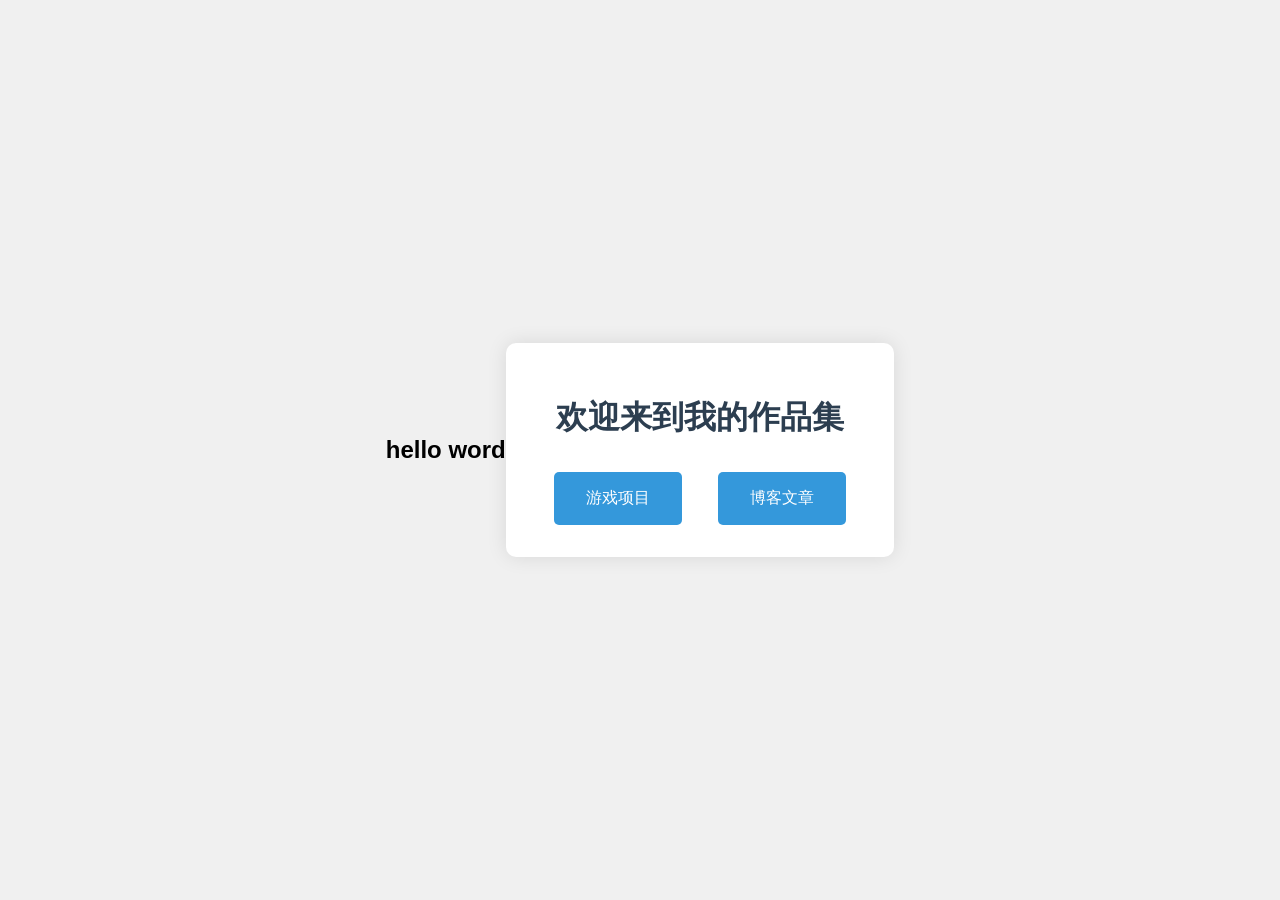
==== index.html @ 4578d1e4 "更新 index.html" ====
<!DOCTYPE html>
<h2>hello word</h2>
<html lang="zh-CN">
<head>
    <meta charset="UTF-8">
    <meta name="viewport" content="width=device-width, initial-scale=1.0">
    <title>测试</title>
    <style>
        body {
            font-family: Arial, sans-serif;
            margin: 0;
            padding: 0;
            background-color: #f0f0f0;
            display: flex;
            justify-content: center;
            align-items: center;
            min-height: 100vh;
        }
        .container {
            text-align: center;
            padding: 2rem;
            background: white;
            border-radius: 10px;
            box-shadow: 0 0 20px rgba(0, 0, 0, 0.1);
        }
        h1 {
            color: #2c3e50;
        }
        .nav-links {
            margin-top: 2rem;
        }
        .nav-link {
            display: inline-block;
            margin: 0 1rem;
            padding: 1rem 2rem;
            background-color: #3498db;
            color: white;
            text-decoration: none;
            border-radius: 5px;
            transition: all 0.3s ease;
        }
        .nav-link:hover {
            background-color: #2980b9;
        }
    </style>
</head>
<body>
    <div class="container">
        <h1>欢迎来到我的作品集</h1>
        <div class="nav-links">
            <a href="game/" class="nav-link">游戏项目</a>
            <a href="blog/" class="nav-link">博客文章</a>
        </div>
    </div>
</body>
</html>
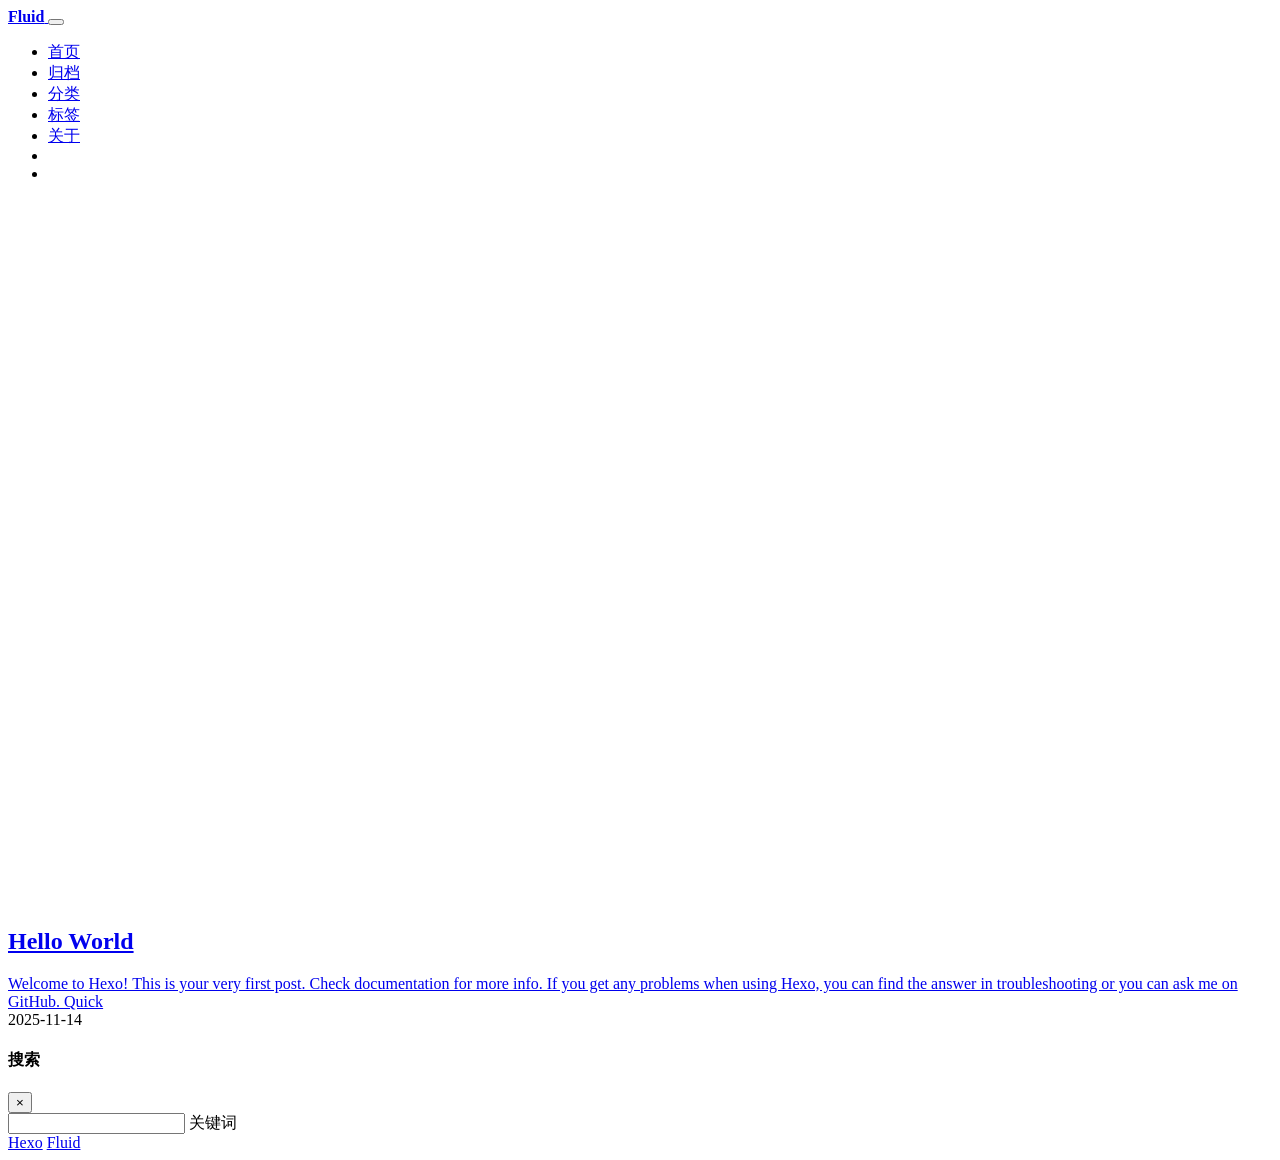
==== commit 250e9b1a: "Site updated: 2025-11-14 19:58:38" ====
--- a/index.html
+++ b/index.html
@@ -1,56 +1,376 @@
+
+
 <!DOCTYPE html>
-<h2>hello word</h2>
-<html lang="zh-CN">
+<html lang="zh-CN" data-default-color-scheme=auto>
+
+
+
 <head>
-    <meta charset="UTF-8">
-    <meta name="viewport" content="width=device-width, initial-scale=1.0">
-    <title>测试</title>
-    <style>
-        body {
-            font-family: Arial, sans-serif;
-            margin: 0;
-            padding: 0;
-            background-color: #f0f0f0;
-            display: flex;
-            justify-content: center;
-            align-items: center;
-            min-height: 100vh;
-        }
-        .container {
-            text-align: center;
-            padding: 2rem;
-            background: white;
-            border-radius: 10px;
-            box-shadow: 0 0 20px rgba(0, 0, 0, 0.1);
-        }
-        h1 {
-            color: #2c3e50;
-        }
-        .nav-links {
-            margin-top: 2rem;
-        }
-        .nav-link {
-            display: inline-block;
-            margin: 0 1rem;
-            padding: 1rem 2rem;
-            background-color: #3498db;
-            color: white;
-            text-decoration: none;
-            border-radius: 5px;
-            transition: all 0.3s ease;
-        }
-        .nav-link:hover {
-            background-color: #2980b9;
-        }
-    </style>
-</head>
+  <meta charset="UTF-8">
+
+  <link rel="apple-touch-icon" sizes="76x76" href="/img/fluid.png">
+  <link rel="icon" href="/img/fluid.png">
+  
+
+  <meta name="viewport" content="width=device-width, initial-scale=1.0, maximum-scale=5.0, shrink-to-fit=no">
+  <meta http-equiv="x-ua-compatible" content="ie=edge">
+  
+  <meta name="theme-color" content="#2f4154">
+  <meta name="author" content="John Doe">
+  <meta name="keywords" content="">
+  
+    <meta property="og:type" content="website">
+<meta property="og:title" content="Hexo">
+<meta property="og:url" content="http://example.com/index.html">
+<meta property="og:site_name" content="Hexo">
+<meta property="og:locale" content="zh_CN">
+<meta property="article:author" content="John Doe">
+<meta name="twitter:card" content="summary_large_image">
+  
+  
+  
+  <title>Hexo</title>
+
+  <link  rel="stylesheet" href="https://lib.baomitu.com/twitter-bootstrap/4.6.1/css/bootstrap.min.css" />
+
+
+
+
+
+<!-- 主题依赖的图标库，不要自行修改 -->
+<!-- Do not modify the link that theme dependent icons -->
+
+<link rel="stylesheet" href="//at.alicdn.com/t/c/font_1749284_5i9bdhy70f8.css">
+
+
+
+<link rel="stylesheet" href="//at.alicdn.com/t/c/font_1736178_k526ubmyhba.css">
+
+
+<link  rel="stylesheet" href="/css/main.css" />
+
+
+  <link id="highlight-css" rel="stylesheet" href="/css/highlight.css" />
+  
+    <link id="highlight-css-dark" rel="stylesheet" href="/css/highlight-dark.css" />
+  
+
+
+
+
+  <script id="fluid-configs">
+    var Fluid = window.Fluid || {};
+    Fluid.ctx = Object.assign({}, Fluid.ctx)
+    var CONFIG = {"hostname":"example.com","root":"/","version":"1.9.8","typing":{"enable":true,"typeSpeed":70,"cursorChar":"_","loop":false,"scope":[]},"anchorjs":{"enable":true,"element":"h1,h2,h3,h4,h5,h6","placement":"left","visible":"hover","icon":""},"progressbar":{"enable":true,"height_px":3,"color":"#29d","options":{"showSpinner":false,"trickleSpeed":100}},"code_language":{"enable":true,"default":"TEXT"},"copy_btn":true,"image_caption":{"enable":true},"image_zoom":{"enable":true,"img_url_replace":["",""]},"toc":{"enable":true,"placement":"right","headingSelector":"h1,h2,h3,h4,h5,h6","collapseDepth":0},"lazyload":{"enable":true,"loading_img":"/img/loading.gif","onlypost":false,"offset_factor":2},"web_analytics":{"enable":false,"follow_dnt":true,"baidu":null,"google":{"measurement_id":null},"tencent":{"sid":null,"cid":null},"leancloud":{"app_id":null,"app_key":null,"server_url":null,"path":"window.location.pathname","ignore_local":false},"umami":{"src":null,"website_id":null,"domains":null,"start_time":"2024-01-01T00:00:00.000Z","token":null,"api_server":null}},"search_path":"/local-search.xml","include_content_in_search":true};
+
+    if (CONFIG.web_analytics.follow_dnt) {
+      var dntVal = navigator.doNotTrack || window.doNotTrack || navigator.msDoNotTrack;
+      Fluid.ctx.dnt = dntVal && (dntVal.startsWith('1') || dntVal.startsWith('yes') || dntVal.startsWith('on'));
+    }
+  </script>
+  <script  src="/js/utils.js" ></script>
+  <script  src="/js/color-schema.js" ></script>
+  
+
+
+  
+<meta name="generator" content="Hexo 7.3.0"></head>
+
+
 <body>
-    <div class="container">
-        <h1>欢迎来到我的作品集</h1>
-        <div class="nav-links">
-            <a href="game/" class="nav-link">游戏项目</a>
-            <a href="blog/" class="nav-link">博客文章</a>
-        </div>
+  
+
+  <header>
+    
+
+<div class="header-inner" style="height: 100vh;">
+  <nav id="navbar" class="navbar fixed-top  navbar-expand-lg navbar-dark scrolling-navbar">
+  <div class="container">
+    <a class="navbar-brand" href="/">
+      <strong>Fluid</strong>
+    </a>
+
+    <button id="navbar-toggler-btn" class="navbar-toggler" type="button" data-toggle="collapse"
+            data-target="#navbarSupportedContent"
+            aria-controls="navbarSupportedContent" aria-expanded="false" aria-label="Toggle navigation">
+      <div class="animated-icon"><span></span><span></span><span></span></div>
+    </button>
+
+    <!-- Collapsible content -->
+    <div class="collapse navbar-collapse" id="navbarSupportedContent">
+      <ul class="navbar-nav ml-auto text-center">
+        
+          
+          
+          
+          
+            <li class="nav-item">
+              <a class="nav-link" href="/" target="_self">
+                <i class="iconfont icon-home-fill"></i>
+                <span>首页</span>
+              </a>
+            </li>
+          
+        
+          
+          
+          
+          
+            <li class="nav-item">
+              <a class="nav-link" href="/archives/" target="_self">
+                <i class="iconfont icon-archive-fill"></i>
+                <span>归档</span>
+              </a>
+            </li>
+          
+        
+          
+          
+          
+          
+            <li class="nav-item">
+              <a class="nav-link" href="/categories/" target="_self">
+                <i class="iconfont icon-category-fill"></i>
+                <span>分类</span>
+              </a>
+            </li>
+          
+        
+          
+          
+          
+          
+            <li class="nav-item">
+              <a class="nav-link" href="/tags/" target="_self">
+                <i class="iconfont icon-tags-fill"></i>
+                <span>标签</span>
+              </a>
+            </li>
+          
+        
+          
+          
+          
+          
+            <li class="nav-item">
+              <a class="nav-link" href="/about/" target="_self">
+                <i class="iconfont icon-user-fill"></i>
+                <span>关于</span>
+              </a>
+            </li>
+          
+        
+        
+          <li class="nav-item" id="search-btn">
+            <a class="nav-link" target="_self" href="javascript:;" data-toggle="modal" data-target="#modalSearch" aria-label="Search">
+              <i class="iconfont icon-search"></i>
+            </a>
+          </li>
+          
+        
+        
+          <li class="nav-item" id="color-toggle-btn">
+            <a class="nav-link" target="_self" href="javascript:;" aria-label="Color Toggle">
+              <i class="iconfont icon-dark" id="color-toggle-icon"></i>
+            </a>
+          </li>
+        
+      </ul>
     </div>
+  </div>
+</nav>
+
+  
+
+<div id="banner" class="banner" parallax=true
+     style="background: url('/img/default.png') no-repeat center center; background-size: cover;">
+  <div class="full-bg-img">
+    <div class="mask flex-center" style="background-color: rgba(0, 0, 0, 0.3)">
+      <div class="banner-text text-center fade-in-up">
+        <div class="h2">
+          
+            <span id="subtitle" data-typed-text="An elegant Material-Design theme for Hexo"></span>
+          
+        </div>
+
+        
+      </div>
+
+      
+        <div class="scroll-down-bar">
+          <i class="iconfont icon-arrowdown"></i>
+        </div>
+      
+    </div>
+  </div>
+</div>
+
+</div>
+
+  </header>
+
+  <main>
+    
+      <div class="container nopadding-x-md">
+        <div id="board"
+          style="margin-top: 0">
+          
+          <div class="container">
+            <div class="row">
+              <div class="col-12 col-md-10 m-auto">
+                
+
+
+  <div class="row mx-auto index-card">
+    
+    
+    <article class="col-12 col-md-12 mx-auto index-info">
+      <h2 class="index-header">
+        
+        <a href="/2025/11/14/hello-world/" target="_self">
+          Hello World
+        </a>
+      </h2>
+
+      
+      <a class="index-excerpt index-excerpt__noimg" href="/2025/11/14/hello-world/" target="_self">
+        <div>
+          Welcome to Hexo! This is your very first post. Check documentation for more info. If you get any problems when using Hexo, you can find the answer in troubleshooting or you can ask me on GitHub. Quick
+        </div>
+      </a>
+
+      <div class="index-btm post-metas">
+        
+          <div class="post-meta mr-3">
+            <i class="iconfont icon-date"></i>
+            <time datetime="2025-11-14 19:41" pubdate>
+              2025-11-14
+            </time>
+          </div>
+        
+        
+        
+      </div>
+    </article>
+  </div>
+
+
+
+
+
+              </div>
+            </div>
+          </div>
+        </div>
+      </div>
+    
+
+    
+      <a id="scroll-top-button" aria-label="TOP" href="#" role="button">
+        <i class="iconfont icon-arrowup" aria-hidden="true"></i>
+      </a>
+    
+
+    
+      <div class="modal fade" id="modalSearch" tabindex="-1" role="dialog" aria-labelledby="ModalLabel"
+     aria-hidden="true">
+  <div class="modal-dialog modal-dialog-scrollable modal-lg" role="document">
+    <div class="modal-content">
+      <div class="modal-header text-center">
+        <h4 class="modal-title w-100 font-weight-bold">搜索</h4>
+        <button type="button" id="local-search-close" class="close" data-dismiss="modal" aria-label="Close">
+          <span aria-hidden="true">&times;</span>
+        </button>
+      </div>
+      <div class="modal-body mx-3">
+        <div class="md-form mb-5">
+          <input type="text" id="local-search-input" class="form-control validate">
+          <label data-error="x" data-success="v" for="local-search-input">关键词</label>
+        </div>
+        <div class="list-group" id="local-search-result"></div>
+      </div>
+    </div>
+  </div>
+</div>
+
+    
+
+    
+  </main>
+
+  <footer>
+    <div class="footer-inner">
+  
+    <div class="footer-content">
+       <a href="https://hexo.io" target="_blank" rel="nofollow noopener"><span>Hexo</span></a> <i class="iconfont icon-love"></i> <a href="https://github.com/fluid-dev/hexo-theme-fluid" target="_blank" rel="nofollow noopener"><span>Fluid</span></a> 
+    </div>
+  
+  
+  
+</div>
+
+  </footer>
+
+  <!-- Scripts -->
+  
+  <script  src="https://lib.baomitu.com/nprogress/0.2.0/nprogress.min.js" ></script>
+  <link  rel="stylesheet" href="https://lib.baomitu.com/nprogress/0.2.0/nprogress.min.css" />
+
+  <script>
+    NProgress.configure({"showSpinner":false,"trickleSpeed":100})
+    NProgress.start()
+    window.addEventListener('load', function() {
+      NProgress.done();
+    })
+  </script>
+
+
+<script  src="https://lib.baomitu.com/jquery/3.6.4/jquery.min.js" ></script>
+<script  src="https://lib.baomitu.com/twitter-bootstrap/4.6.1/js/bootstrap.min.js" ></script>
+<script  src="/js/events.js" ></script>
+<script  src="/js/plugins.js" ></script>
+
+
+  <script  src="https://lib.baomitu.com/typed.js/2.0.12/typed.min.js" ></script>
+  <script>
+    (function (window, document) {
+      var typing = Fluid.plugins.typing;
+      var subtitle = document.getElementById('subtitle');
+      if (!subtitle || !typing) {
+        return;
+      }
+      var text = subtitle.getAttribute('data-typed-text');
+      
+        typing(text);
+      
+    })(window, document);
+  </script>
+
+
+
+
+  
+    <script  src="/js/img-lazyload.js" ></script>
+  
+
+
+
+
+  <script  src="/js/local-search.js" ></script>
+
+
+
+
+
+<!-- 主题的启动项，将它保持在最底部 -->
+<!-- the boot of the theme, keep it at the bottom -->
+<script  src="/js/boot.js" ></script>
+
+
+  
+
+  <noscript>
+    <div class="noscript-warning">博客在允许 JavaScript 运行的环境下浏览效果更佳</div>
+  </noscript>
 </body>
-</html>+</html>
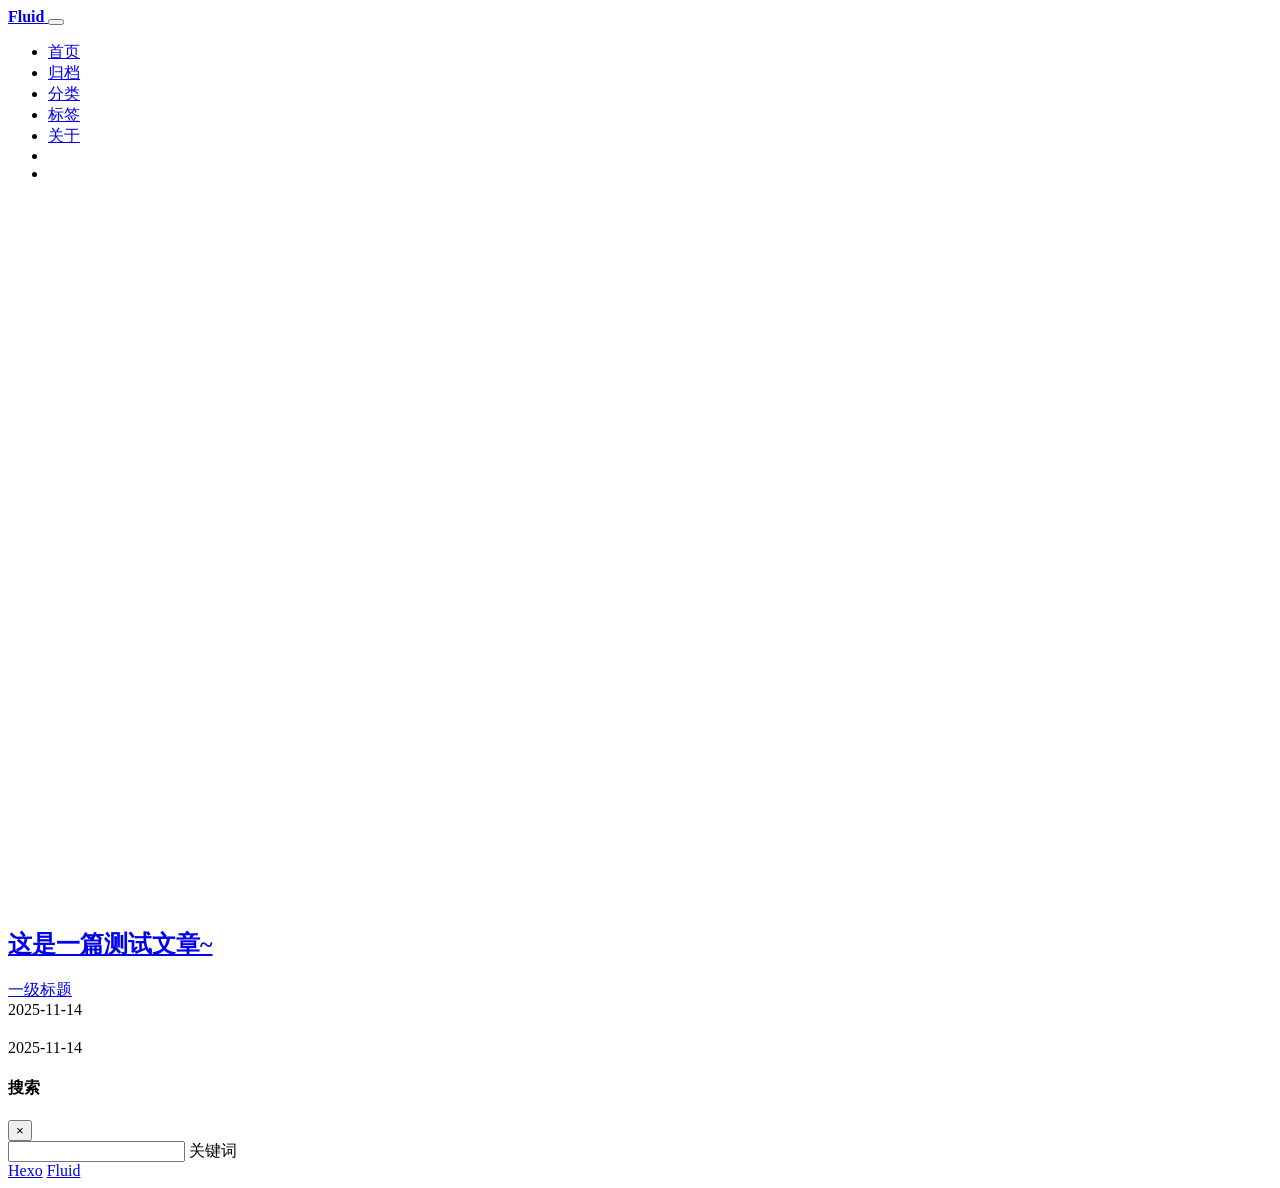
==== commit 299219f2: "Site updated: 2025-11-14 21:02:49" ====
--- a/index.html
+++ b/index.html
@@ -20,16 +20,16 @@
   <meta name="keywords" content="">
   
     <meta property="og:type" content="website">
-<meta property="og:title" content="Hexo">
+<meta property="og:title" content="myblog">
 <meta property="og:url" content="http://example.com/index.html">
-<meta property="og:site_name" content="Hexo">
+<meta property="og:site_name" content="myblog">
 <meta property="og:locale" content="zh_CN">
 <meta property="article:author" content="John Doe">
 <meta name="twitter:card" content="summary_large_image">
   
   
   
-  <title>Hexo</title>
+  <title>myblog</title>
 
   <link  rel="stylesheet" href="https://lib.baomitu.com/twitter-bootstrap/4.6.1/css/bootstrap.min.css" />
 
@@ -227,15 +227,48 @@
     <article class="col-12 col-md-12 mx-auto index-info">
       <h2 class="index-header">
         
-        <a href="/2025/11/14/hello-world/" target="_self">
-          Hello World
+        <a href="/2025/11/14/%E8%BF%99%E6%98%AF%E4%B8%80%E7%AF%87%E6%B5%8B%E8%AF%95%E6%96%87%E7%AB%A0/" target="_self">
+          这是一篇测试文章~
         </a>
       </h2>
 
       
+      <a class="index-excerpt index-excerpt__noimg" href="/2025/11/14/%E8%BF%99%E6%98%AF%E4%B8%80%E7%AF%87%E6%B5%8B%E8%AF%95%E6%96%87%E7%AB%A0/" target="_self">
+        <div>
+          一级标题
+        </div>
+      </a>
+
+      <div class="index-btm post-metas">
+        
+          <div class="post-meta mr-3">
+            <i class="iconfont icon-date"></i>
+            <time datetime="2025-11-14 20:58" pubdate>
+              2025-11-14
+            </time>
+          </div>
+        
+        
+        
+      </div>
+    </article>
+  </div>
+
+  <div class="row mx-auto index-card">
+    
+    
+    <article class="col-12 col-md-12 mx-auto index-info">
+      <h2 class="index-header">
+        
+        <a href="/2025/11/14/hello-world/" target="_self">
+          
+        </a>
+      </h2>
+
+      
       <a class="index-excerpt index-excerpt__noimg" href="/2025/11/14/hello-world/" target="_self">
         <div>
-          Welcome to Hexo! This is your very first post. Check documentation for more info. If you get any problems when using Hexo, you can find the answer in troubleshooting or you can ask me on GitHub. Quick
+          
         </div>
       </a>
 
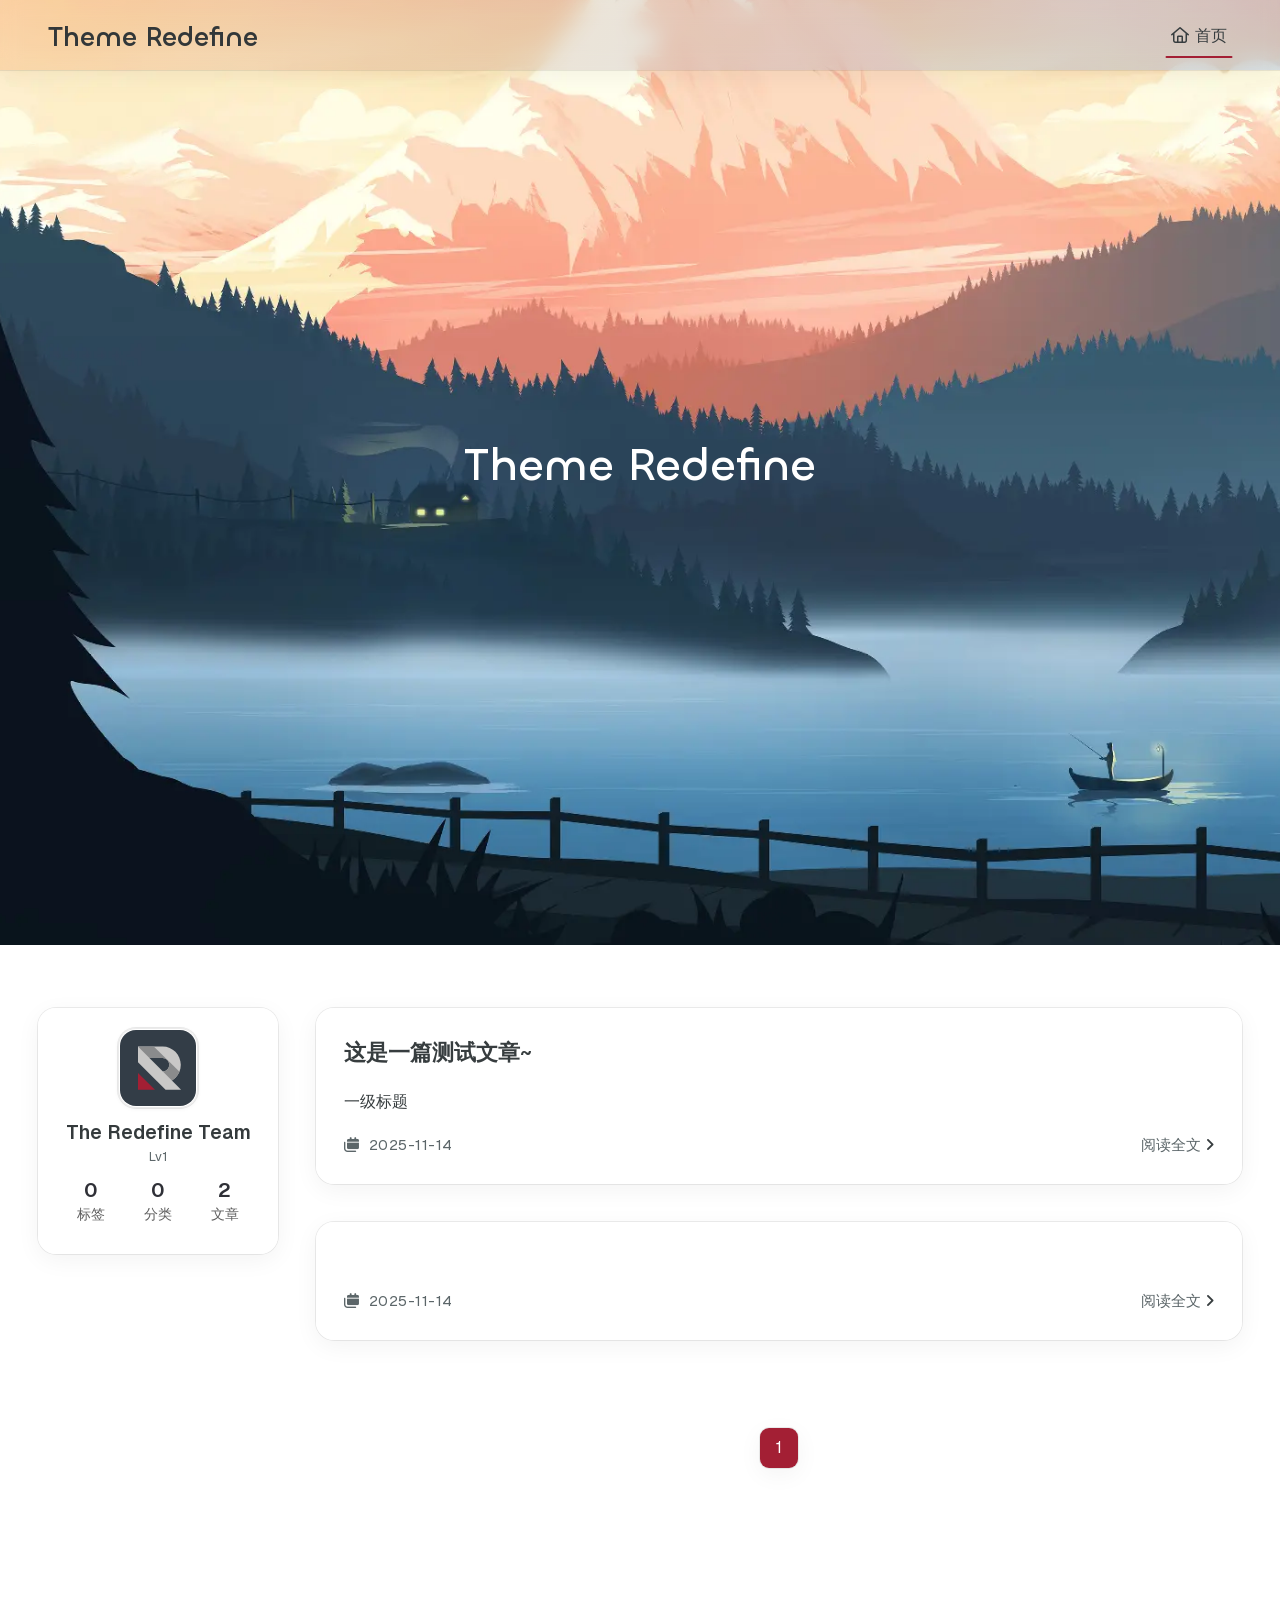
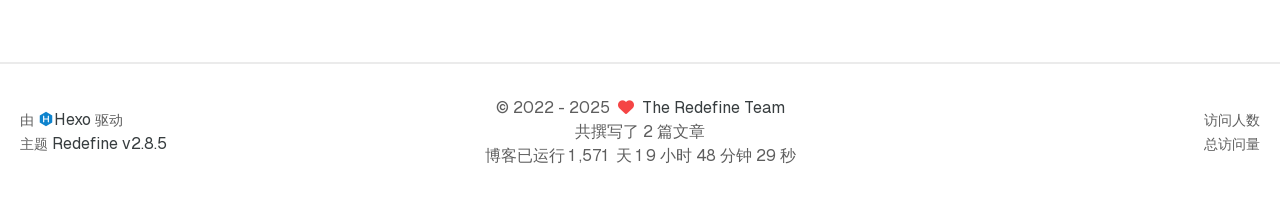
==== commit eecdfff0: "Site updated: 2025-11-15 14:31:35" ====
--- a/index.html
+++ b/index.html
@@ -1,409 +1,774 @@
-
-
 <!DOCTYPE html>
-<html lang="zh-CN" data-default-color-scheme=auto>
-
-
-
+<html lang="zh-CN">
 <head>
-  <meta charset="UTF-8">
-
-  <link rel="apple-touch-icon" sizes="76x76" href="/img/fluid.png">
-  <link rel="icon" href="/img/fluid.png">
-  
-
-  <meta name="viewport" content="width=device-width, initial-scale=1.0, maximum-scale=5.0, shrink-to-fit=no">
-  <meta http-equiv="x-ua-compatible" content="ie=edge">
-  
-  <meta name="theme-color" content="#2f4154">
-  <meta name="author" content="John Doe">
-  <meta name="keywords" content="">
-  
-    <meta property="og:type" content="website">
+    <meta charset="utf-8">
+    <meta name="viewport" content="width=device-width, initial-scale=1">
+    <meta name="keywords" content="Hexo Theme Redefine">
+    
+    <meta name="author" content="The Redefine Team">
+    
+    <!-- Completely eliminate flash of wrong theme -->
+    <script>
+        (function() {
+            const THEME_KEY = "REDEFINE-THEME-STATUS";
+            const DARK = "dark", LIGHT = "light";
+            
+            // Get preferred theme
+            function getTheme() {
+                try {
+                    const saved = localStorage.getItem(THEME_KEY);
+                    if (saved) {
+                        const { isDark } = JSON.parse(saved);
+                        return isDark ? DARK : LIGHT;
+                    }
+                } catch (e) {}
+                
+                return matchMedia("(prefers-color-scheme: dark)").matches ? DARK : LIGHT;
+            }
+            
+            // Apply theme to document
+            function applyTheme(theme) {
+                const isDark = theme === DARK;
+                const root = document.documentElement;
+                
+                // Set data attribute for CSS variables
+                root.setAttribute("data-theme", theme);
+                
+                // Set classes for compatibility
+                root.classList.add(theme);
+                root.classList.remove(isDark ? LIGHT : DARK);
+                root.style.colorScheme = theme;
+            }
+            
+            // Initial application
+            const theme = getTheme();
+            applyTheme(theme);
+            
+            // Listen for system preference changes
+            matchMedia("(prefers-color-scheme: dark)").addEventListener("change", ({ matches }) => {
+                // Only update if using system preference (no localStorage entry)
+                if (!localStorage.getItem(THEME_KEY)) {
+                    applyTheme(matches ? DARK : LIGHT);
+                }
+            });
+            
+            // Set body classes once DOM is ready
+            if (document.readyState !== "loading") {
+                document.body.classList.add(theme + "-mode");
+            } else {
+                document.addEventListener("DOMContentLoaded", () => {
+                    document.body.classList.add(theme + "-mode");
+                    document.body.classList.remove((theme === DARK ? LIGHT : DARK) + "-mode");
+                });
+            }
+        })();
+    </script>
+    
+    <!-- Critical CSS to prevent flash -->
+    <style>
+        :root[data-theme="dark"] {
+            --background-color: #202124;
+            --background-color-transparent: rgba(32, 33, 36, 0.6);
+            --second-background-color: #2d2e32;
+            --third-background-color: #34353a;
+            --third-background-color-transparent: rgba(32, 33, 36, 0.6);
+            --primary-color: #0066CC;
+            --first-text-color: #ffffff;
+            --second-text-color: #eeeeee;
+            --third-text-color: #bebec6;
+            --fourth-text-color: #999999;
+            --default-text-color: #bebec6;
+            --invert-text-color: #373D3F;
+            --border-color: rgba(255, 255, 255, 0.08);
+            --selection-color: #0066CC;
+            --shadow-color-1: rgba(255, 255, 255, 0.08);
+            --shadow-color-2: rgba(255, 255, 255, 0.05);
+        }
+        
+        :root[data-theme="light"] {
+            --background-color: #fff;
+            --background-color-transparent: rgba(255, 255, 255, 0.6);
+            --second-background-color: #f8f8f8;
+            --third-background-color: #f2f2f2;
+            --third-background-color-transparent: rgba(241, 241, 241, 0.6);
+            --primary-color: #0066CC;
+            --first-text-color: #16171a;
+            --second-text-color: #2f3037;
+            --third-text-color: #5e5e5e;
+            --fourth-text-color: #eeeeee;
+            --default-text-color: #373D3F;
+            --invert-text-color: #bebec6;
+            --border-color: rgba(0, 0, 0, 0.08);
+            --selection-color: #0066CC;
+            --shadow-color-1: rgba(0, 0, 0, 0.08);
+            --shadow-color-2: rgba(0, 0, 0, 0.05);
+        }
+        
+        body {
+            background-color: var(--background-color);
+            color: var(--default-text-color);
+        }
+        
+        /* Apply body classes as soon as DOM is ready */
+        :root[data-theme="dark"] body {
+            background-color: var(--background-color);
+            color: var(--default-text-color);
+        }
+    </style>
+    
+    <!-- preconnect -->
+    <link rel="preconnect" href="https://fonts.googleapis.com">
+    <link rel="preconnect" href="https://fonts.gstatic.com" crossorigin>
+
+    
+    <!--- Seo Part-->
+    
+    <link rel="canonical" href="http://example.com/"/>
+    <meta name="robots" content="index,follow">
+    <meta name="googlebot" content="index,follow">
+    <meta name="revisit-after" content="1 days">
+    
+    
+    
+        
+        <meta name="description" content="Hexo Theme Redefine, Redefine Your Hexo Journey.">
+<meta property="og:type" content="website">
 <meta property="og:title" content="myblog">
 <meta property="og:url" content="http://example.com/index.html">
 <meta property="og:site_name" content="myblog">
+<meta property="og:description" content="Hexo Theme Redefine, Redefine Your Hexo Journey.">
 <meta property="og:locale" content="zh_CN">
+<meta property="og:image" content="http://example.com/images/redefine-og.webp">
 <meta property="article:author" content="John Doe">
-<meta name="twitter:card" content="summary_large_image">
+<meta name="twitter:card" content="summary">
+<meta name="twitter:image" content="http://example.com/images/redefine-og.webp">
+    
+    
+    <!--- Icon Part-->
+    <link rel="icon" type="image/png" href="/images/redefine-favicon.svg" sizes="192x192">
+    <link rel="apple-touch-icon" sizes="180x180" href="/images/redefine-favicon.svg">
+    <meta name="theme-color" content="#A31F34">
+    <link rel="shortcut icon" href="/images/redefine-favicon.svg">
+    <!--- Page Info-->
+    
+    <title>
+        
+            Theme Redefine - Redefine Your Hexo Journey.
+        
+    </title>
+
+    
+<link rel="stylesheet" href="/fonts/Chillax/chillax.css">
+
+
+    <!--- Inject Part-->
+    
+
+    
+<link rel="stylesheet" href="/css/style.css">
+
+
+    
+        
+<link rel="stylesheet" href="/css/build/tailwind.css">
+
+    
+
+    
+<link rel="stylesheet" href="/fonts/GeistMono/geist-mono.css">
+
+    
+<link rel="stylesheet" href="/fonts/Geist/geist.css">
+
+    <!--- Font Part-->
+    
+    
+    
+    
+    
+    
+
+    <script id="hexo-configurations">
+    window.config = {"hostname":"example.com","root":"/","language":"zh-CN"};
+    window.theme = {"articles":{"style":{"font_size":"16px","line_height":1.5,"image_border_radius":"14px","image_alignment":"center","image_caption":false,"link_icon":true,"delete_mask":false,"title_alignment":"left","headings_top_spacing":{"h1":"3.2rem","h2":"2.4rem","h3":"1.9rem","h4":"1.6rem","h5":"1.4rem","h6":"1.3rem"}},"word_count":{"enable":true,"count":true,"min2read":true},"author_label":{"enable":true,"auto":false,"list":[]},"code_block":{"copy":true,"style":"mac","highlight_theme":{"light":"github","dark":"vs2015"},"font":{"enable":false,"family":null,"url":null}},"toc":{"enable":true,"max_depth":3,"number":false,"expand":true,"init_open":true},"copyright":{"enable":true,"default":"cc_by_nc_sa"},"lazyload":true,"pangu_js":false,"recommendation":{"enable":false,"title":"推荐阅读","limit":3,"mobile_limit":2,"placeholder":"/images/wallhaven-wqery6-light.webp","skip_dirs":[]}},"colors":{"primary":"#A31F34","secondary":null,"default_mode":"light"},"global":{"fonts":{"chinese":{"enable":false,"family":null,"url":null},"english":{"enable":false,"family":null,"url":null},"title":{"enable":false,"family":null,"url":null}},"content_max_width":"1000px","sidebar_width":"210px","hover":{"shadow":true,"scale":false},"scroll_progress":{"bar":false,"percentage":true},"website_counter":{"url":"https://cn.vercount.one/js","enable":true,"site_pv":true,"site_uv":true,"post_pv":true},"single_page":true,"preloader":{"enable":false,"custom_message":null},"side_tools":{"gear_rotation":true,"auto_expand":false},"open_graph":{"enable":true,"image":"/images/redefine-og.webp","description":"Hexo Theme Redefine, Redefine Your Hexo Journey."},"google_analytics":{"enable":false,"id":null}},"home_banner":{"enable":true,"style":"fixed","image":{"light":"/images/wallhaven-wqery6-light.webp","dark":"/images/wallhaven-wqery6-dark.webp"},"title":"Theme Redefine","subtitle":{"text":[],"hitokoto":{"enable":false,"show_author":false,"api":"https://v1.hitokoto.cn"},"typing_speed":100,"backing_speed":80,"starting_delay":500,"backing_delay":1500,"loop":true,"smart_backspace":true},"text_color":{"light":"#fff","dark":"#d1d1b6"},"text_style":{"title_size":"2.8rem","subtitle_size":"1.5rem","line_height":1.2},"custom_font":{"enable":false,"family":null,"url":null},"social_links":{"enable":false,"style":"default","links":{"github":null,"instagram":null,"zhihu":null,"twitter":null,"email":null},"qrs":{"weixin":null}}},"plugins":{"feed":{"enable":false},"aplayer":{"enable":false,"type":"fixed","audios":[{"name":null,"artist":null,"url":null,"cover":null,"lrc":null}]},"mermaid":{"enable":false,"version":"11.4.1"}},"version":"2.8.5","navbar":{"auto_hide":false,"color":{"left":"#f78736","right":"#367df7","transparency":35},"width":{"home":"1200px","pages":"1000px"},"links":{"Home":{"path":"/","icon":"fa-regular fa-house"}},"search":{"enable":false,"preload":true}},"page_templates":{"friends_column":2,"tags_style":"blur"},"home":{"sidebar":{"enable":true,"position":"left","first_item":"menu","announcement":null,"show_on_mobile":true,"links":null},"article_date_format":"auto","excerpt_length":200,"categories":{"enable":true,"limit":3},"tags":{"enable":true,"limit":3}},"footerStart":"2022/8/17 11:45:14"};
+    window.lang_ago = {"second":"%s 秒前","minute":"%s 分钟前","hour":"%s 小时前","day":"%s 天前","week":"%s 周前","month":"%s 个月前","year":"%s 年前"};
+    window.data = {"masonry":false};
+  </script>
+    
+    <!--- Fontawesome Part-->
+    
+<link rel="stylesheet" href="/fontawesome/fontawesome.min.css">
+
+    
+<link rel="stylesheet" href="/fontawesome/brands.min.css">
+
+    
+<link rel="stylesheet" href="/fontawesome/solid.min.css">
+
+    
+<link rel="stylesheet" href="/fontawesome/regular.min.css">
+
+    
+    
+    
+    
+<meta name="generator" content="Hexo 7.3.0"></head>
+
+
+
+<body>
+	<div class="progress-bar-container">
+	
+
+	
+	<span class="pjax-progress-bar"></span>
+	<!--        <span class="swup-progress-icon">-->
+	<!--            <i class="fa-solid fa-circle-notch fa-spin"></i>-->
+	<!--        </span>-->
+	
+</div>
+
+<main class="page-container" id="swup">
+
+	
+	
+    <style>
+        .home-banner-container {
+            background: none !important;
+        }
+        .home-article-item,
+        .sidebar-links,
+        .sidebar-content,
+        a.page-number,
+        a.extend,
+        .sidebar-links .links:hover,
+        .right-bottom-tools,
+        footer.footer {
+            background-color: var(--background-color-transparent-80) !important;
+        }
+        .right-bottom-tools:hover,
+        a.page-number:hover,
+        a.extend:hover {
+            background-color: var(--primary-color) !important;
+        }
+        .site-info,
+        .home-article-sticky-label {
+            background-color: var(--background-color-transparent-15) !important;
+        }
+        .home-article-sticky-label {
+            backdrop-filter: none !important;
+        }
+    </style>
+    <div class="home-banner-background transition-fade fixed top-0 left-0 w-screen h-screen scale-125 sm:scale-110 box-border will-change-transform bg-cover">
+        <img src="/images/wallhaven-wqery6-light.webp" alt="home-banner-background" class="w-full h-full object-cover dark:hidden">
+        <img src="/images/wallhaven-wqery6-dark.webp" alt="home-banner-background" class="w-full h-full object-cover hidden dark:block">
+    </div>
+
+
+<div class="home-banner-container flex justify-center items-center transition-fade relative">
+    
+    <div class="content mt-8 flex flex-col justify-center items-center transition-fade-down">
+        <div class="description flex flex-col justify-center items-center w-screen font-medium text-center"
+        
+        >
+            Theme Redefine
+            
+            
+                <p><i id="subtitle"></i></p>
+            
+        </div>
+        
+    </div>
+    <script>
+        const scrollToMain = ()=> {
+            console.log('scroll');
+            const target = document.querySelector('.main-content-container');
+            target.scrollIntoView({ behavior: 'smooth'});
+        }
+    </script>
+</div>
+	
+
+	<div class="main-content-container flex flex-col justify-between min-h-dvh">
+		<div class="main-content-header">
+			<header class="navbar-container px-6 md:px-12">
+    <div class="navbar-content transition-navbar has-home-banner">
+        <div class="left">
+            
+            <a class="logo-title" href="/">
+                <h1>
+                Theme Redefine
+                </h1>
+            </a>
+        </div>
+
+        <div class="right">
+            <!-- PC -->
+            <div class="desktop">
+                <ul class="navbar-list">
+                    
+                        
+                            
+
+                            <li class="navbar-item">
+                                <!-- Menu -->
+                                <a class="active"
+                                   href="/"
+                                        >
+                                    <i class="fa-regular fa-house fa-fw"></i>
+                                    首页
+                                    
+                                </a>
+
+                                <!-- Submenu -->
+                                
+                            </li>
+                    
+                    
+                </ul>
+            </div>
+            <!-- Mobile -->
+            <div class="mobile">
+                
+                <div class="icon-item navbar-bar">
+                    <div class="navbar-bar-middle"></div>
+                </div>
+            </div>
+        </div>
+    </div>
+
+    <!-- Mobile sheet -->
+    <div class="navbar-drawer h-dvh w-full absolute top-0 left-0 bg-background-color flex flex-col justify-between">
+        <ul class="drawer-navbar-list flex flex-col px-4 justify-center items-start">
+            
+                
+                    
+
+                    <li class="drawer-navbar-item text-base my-1.5 flex flex-col w-full">
+                        
+                        <a class="py-1.5 px-2 flex flex-row items-center justify-between gap-1 hover:!text-primary active:!text-primary text-2xl font-semibold group border-b border-border-color hover:border-primary w-full active"
+                           href="/"
+                        >
+                            <span>
+                                首页
+                            </span>
+                            
+                                <i class="fa-regular fa-house fa-sm fa-fw"></i>
+                            
+                        </a>
+                        
+
+                        
+                    </li>
+            
+
+            
+            
+        </ul>
+
+        <div class="statistics flex justify-around my-2.5">
+    <a class="item tag-count-item flex flex-col justify-center items-center w-20" href="/tags">
+        <div class="number text-2xl sm:text-xl text-second-text-color font-semibold">0</div>
+        <div class="label text-third-text-color text-sm">标签</div>
+    </a>
+    <a class="item tag-count-item flex flex-col justify-center items-center w-20" href="/categories">
+        <div class="number text-2xl sm:text-xl text-second-text-color font-semibold">0</div>
+        <div class="label text-third-text-color text-sm">分类</div>
+    </a>
+    <a class="item tag-count-item flex flex-col justify-center items-center w-20" href="/archives">
+        <div class="number text-2xl sm:text-xl text-second-text-color font-semibold">2</div>
+        <div class="label text-third-text-color text-sm">文章</div>
+    </a>
+</div>
+    </div>
+
+    <div class="window-mask"></div>
+
+</header>
+
+
+		</div>
+
+		<div class="main-content-body transition-fade-up">
+			
+			<div class="home-sidebar-container">
+    <div class="sticky-container sticky">
+        
+        
+            
+            <div class="sidebar-content" >
+                <div class="avatar flex justify-center">
+    <img src="/images/redefine-avatar.svg">
+</div>
+                <div class="author flex flex-col justify-center my-2.5 mx-0">
+    <div class="name">The Redefine Team</div>
+    
+        <div class="label">Lv1</div>
+    
+</div>
+                <div class="statistics flex justify-around my-2.5">
+    <a class="item tag-count-item flex flex-col justify-center items-center w-20" href="/tags">
+        <div class="number text-2xl sm:text-xl text-second-text-color font-semibold">0</div>
+        <div class="label text-third-text-color text-sm">标签</div>
+    </a>
+    <a class="item tag-count-item flex flex-col justify-center items-center w-20" href="/categories">
+        <div class="number text-2xl sm:text-xl text-second-text-color font-semibold">0</div>
+        <div class="label text-third-text-color text-sm">分类</div>
+    </a>
+    <a class="item tag-count-item flex flex-col justify-center items-center w-20" href="/archives">
+        <div class="number text-2xl sm:text-xl text-second-text-color font-semibold">2</div>
+        <div class="label text-third-text-color text-sm">文章</div>
+    </a>
+</div>
+            </div>
+        
+
+    </div>
+</div>
+
+			
+
+			<div class="main-content">
+				<div class="home-content-container">
+    <ul class="home-article-list">
+        
+            <li class="home-article-item">
+
+                
+
+                
+
+                
+                <div class="flex flex-col gap-5 px-7 pb-7 pt-7">
+                    <h3 class="home-article-title">
+                        <a href="/2025/11/14/%E8%BF%99%E6%98%AF%E4%B8%80%E7%AF%87%E6%B5%8B%E8%AF%95%E6%96%87%E7%AB%A0/">
+                            这是一篇测试文章~
+                        </a>
+                    </h3>
+
+                    <div class="home-article-content markdown-body">
+                        
+                            
+                            一级标题
+
+                        
+                    </div>
+
+                    <div class="home-article-meta-info-container">
+    <div class="home-article-meta-info">
+        <span><i class="fa-solid fa-calendars"></i>&nbsp;
+            <span class="home-article-date" data-date="Fri Nov 14 2025 20:58:02 GMT+0800">
+                
+                    2025-11-14
+                
+            </span>
+        </span>
+        
+        
+    </div>
+
+    <a href="/2025/11/14/%E8%BF%99%E6%98%AF%E4%B8%80%E7%AF%87%E6%B5%8B%E8%AF%95%E6%96%87%E7%AB%A0/">阅读全文<span class="seo-reader-text">这是一篇测试文章~</span>&nbsp;<i class="fa-solid fa-angle-right"></i></a>
+</div>
+
+                </div>
+            </li>
+        
+            <li class="home-article-item">
+
+                
+
+                
+
+                
+                <div class="flex flex-col gap-5 px-7 pb-7 pt-7">
+                    <h3 class="home-article-title">
+                        <a href="/2025/11/14/hello-world/">
+                            
+                        </a>
+                    </h3>
+
+                    <div class="home-article-content markdown-body">
+                        
+                            
+                            
+                        
+                    </div>
+
+                    <div class="home-article-meta-info-container">
+    <div class="home-article-meta-info">
+        <span><i class="fa-solid fa-calendars"></i>&nbsp;
+            <span class="home-article-date" data-date="Fri Nov 14 2025 19:41:50 GMT+0800">
+                
+                    2025-11-14
+                
+            </span>
+        </span>
+        
+        
+    </div>
+
+    <a href="/2025/11/14/hello-world/">阅读全文<span class="seo-reader-text"></span>&nbsp;<i class="fa-solid fa-angle-right"></i></a>
+</div>
+
+                </div>
+            </li>
+        
+    </ul>
+
+    <div class="home-paginator px-7 py-5">
+        <div class="paginator">
+	<span class="page-number current">1</span>
+</div>
   
+    </div>
+</div>
+
+			</div>
+
+			
+		</div>
+
+		<div class="main-content-footer">
+			<footer class="footer mt-5 py-5 h-auto text-base text-third-text-color relative border-t-2 border-t-border-color">
+    <div class="info-container py-3 text-center">
+        
+        <div class="text-center">
+            &copy;
+            
+              <span>2022</span>
+              -
+            
+            2025&nbsp;&nbsp;<i class="fa-solid fa-heart fa-beat" style="--fa-animation-duration: 0.5s; color: #f54545"></i>&nbsp;&nbsp;<a href="/">The Redefine Team</a>
+            
+                
+                <p class="post-count space-x-0.5">
+                    <span>
+                        共撰写了 2 篇文章
+                    </span>
+                    
+                </p>
+            
+        </div>
+        
+            <script data-swup-reload-script src="https://cn.vercount.one/js"></script>
+            <div class="relative text-center lg:absolute lg:right-[20px] lg:top-1/2 lg:-translate-y-1/2 lg:text-right">
+                
+                    <span id="busuanzi_container_site_uv" class="lg:!block">
+                        <span class="text-sm">访问人数</span>
+                        <span id="busuanzi_value_site_uv"></span>
+                    </span>
+                
+                
+                    <span id="busuanzi_container_site_pv" class="lg:!block">
+                        <span class="text-sm">总访问量</span>
+                        <span id="busuanzi_value_site_pv"></span>
+                    </span>
+                
+            </div>
+        
+        <div class="relative text-center lg:absolute lg:left-[20px] lg:top-1/2 lg:-translate-y-1/2 lg:text-left">
+            <span class="lg:block text-sm">由 <?xml version="1.0" encoding="utf-8"?><!DOCTYPE svg PUBLIC "-//W3C//DTD SVG 1.1//EN" "http://www.w3.org/Graphics/SVG/1.1/DTD/svg11.dtd"><svg class="relative top-[2px] inline-block align-baseline" version="1.1" id="圖層_1" xmlns="http://www.w3.org/2000/svg" xmlns:xlink="http://www.w3.org/1999/xlink" x="0px" y="0px" width="1rem" height="1rem" viewBox="0 0 512 512" enable-background="new 0 0 512 512" xml:space="preserve"><path fill="#0E83CD" d="M256.4,25.8l-200,115.5L56,371.5l199.6,114.7l200-115.5l0.4-230.2L256.4,25.8z M349,354.6l-18.4,10.7l-18.6-11V275H200v79.6l-18.4,10.7l-18.6-11v-197l18.5-10.6l18.5,10.8V237h112v-79.6l18.5-10.6l18.5,10.8V354.6z"/></svg><a target="_blank" class="text-base" href="https://hexo.io">Hexo</a> 驱动</span>
+            <span class="text-sm lg:block">主题&nbsp;<a class="text-base" target="_blank" href="https://github.com/EvanNotFound/hexo-theme-redefine">Redefine v2.8.5</a></span>
+        </div>
+        
+        
+            <div>
+                博客已运行 <span class="odometer" id="runtime_days" ></span> 天 <span class="odometer" id="runtime_hours"></span> 小时 <span class="odometer" id="runtime_minutes"></span> 分钟 <span class="odometer" id="runtime_seconds"></span> 秒
+            </div>
+        
+        
+            <script data-swup-reload-script>
+                try {
+                    function odometer_init() {
+                    const elements = document.querySelectorAll('.odometer');
+                    elements.forEach(el => {
+                        new Odometer({
+                            el,
+                            format: '( ddd).dd',
+                            duration: 200
+                        });
+                    });
+                    }
+                    odometer_init();
+                } catch (error) {}
+            </script>
+        
+        
+        
+    </div>  
+</footer>
+		</div>
+	</div>
+
+	
+
+	<div class="right-side-tools-container">
+		<div class="side-tools-container">
+	<ul class="hidden-tools-list">
+		<li class="right-bottom-tools tool-font-adjust-plus flex justify-center items-center">
+			<i class="fa-regular fa-magnifying-glass-plus"></i>
+		</li>
+
+		<li class="right-bottom-tools tool-font-adjust-minus flex justify-center items-center">
+			<i class="fa-regular fa-magnifying-glass-minus"></i>
+		</li>
+
+		<li class="right-bottom-tools tool-dark-light-toggle flex justify-center items-center">
+			<i class="fa-regular fa-moon"></i>
+		</li>
+
+		<!-- rss -->
+		
+
+		
+
+		<li class="right-bottom-tools tool-scroll-to-bottom flex justify-center items-center">
+			<i class="fa-regular fa-arrow-down"></i>
+		</li>
+	</ul>
+
+	<ul class="visible-tools-list">
+		<li class="right-bottom-tools toggle-tools-list flex justify-center items-center">
+			<i class="fa-regular fa-cog fa-spin"></i>
+		</li>
+		
+		<li class="right-bottom-tools tool-scroll-to-top flex justify-center items-center">
+			<i class="arrow-up fas fa-arrow-up"></i>
+			<span class="percent"></span>
+		</li>
+		
+		
+	</ul>
+</div>
+	</div>
+
+	<div class="image-viewer-container">
+	<img src="">
+</div>
+
+	
+
+</main>
+
+
+
+<script src="/js/build/libs/Swup.min.js"></script>
+
+<script src="/js/build/libs/SwupSlideTheme.min.js"></script>
+
+<script src="/js/build/libs/SwupScriptsPlugin.min.js"></script>
+
+<script src="/js/build/libs/SwupProgressPlugin.min.js"></script>
+
+<script src="/js/build/libs/SwupScrollPlugin.min.js"></script>
+
+<script src="/js/build/libs/SwupPreloadPlugin.min.js"></script>
+
+<script>
+    const swup = new Swup({
+        plugins: [
+            new SwupScriptsPlugin({
+                optin: true,
+            }),
+            new SwupProgressPlugin(),
+            new SwupScrollPlugin({
+                offset: 80,
+            }),
+            new SwupSlideTheme({
+                mainElement: ".main-content-body",
+            }),
+            new SwupPreloadPlugin(),
+        ],
+        containers: ["#swup"],
+    });
+</script>
+
+
+
+
+	
+<script src="/js/build/tools/imageViewer.js" type="module"></script>
+
+<script src="/js/build/utils.js" type="module"></script>
+
+<script src="/js/build/main.js" type="module"></script>
+
+<script src="/js/build/layouts/navbarShrink.js" type="module"></script>
+
+<script src="/js/build/tools/scrollTopBottom.js" type="module"></script>
+
+<script src="/js/build/tools/lightDarkSwitch.js" type="module"></script>
+
+<script src="/js/build/layouts/categoryList.js" type="module"></script>
+
+
+
+
+
+    
+<script src="/js/build/tools/codeBlock.js" type="module"></script>
+
+
+
+
+    
+<script src="/js/build/layouts/lazyload.js" type="module"></script>
+
+
+
+
+    
+<script src="/js/build/tools/runtime.js"></script>
+
+    
+<script src="/js/build/libs/odometer.min.js"></script>
+
+    
+<link rel="stylesheet" href="/assets/odometer-theme-minimal.css">
+
+
+
+
   
+<script src="/js/build/libs/Typed.min.js"></script>
+
   
-  <title>myblog</title>
-
-  <link  rel="stylesheet" href="https://lib.baomitu.com/twitter-bootstrap/4.6.1/css/bootstrap.min.css" />
-
-
-
-
-
-<!-- 主题依赖的图标库，不要自行修改 -->
-<!-- Do not modify the link that theme dependent icons -->
-
-<link rel="stylesheet" href="//at.alicdn.com/t/c/font_1749284_5i9bdhy70f8.css">
-
-
-
-<link rel="stylesheet" href="//at.alicdn.com/t/c/font_1736178_k526ubmyhba.css">
-
-
-<link  rel="stylesheet" href="/css/main.css" />
-
-
-  <link id="highlight-css" rel="stylesheet" href="/css/highlight.css" />
-  
-    <link id="highlight-css-dark" rel="stylesheet" href="/css/highlight-dark.css" />
-  
-
-
-
-
-  <script id="fluid-configs">
-    var Fluid = window.Fluid || {};
-    Fluid.ctx = Object.assign({}, Fluid.ctx)
-    var CONFIG = {"hostname":"example.com","root":"/","version":"1.9.8","typing":{"enable":true,"typeSpeed":70,"cursorChar":"_","loop":false,"scope":[]},"anchorjs":{"enable":true,"element":"h1,h2,h3,h4,h5,h6","placement":"left","visible":"hover","icon":""},"progressbar":{"enable":true,"height_px":3,"color":"#29d","options":{"showSpinner":false,"trickleSpeed":100}},"code_language":{"enable":true,"default":"TEXT"},"copy_btn":true,"image_caption":{"enable":true},"image_zoom":{"enable":true,"img_url_replace":["",""]},"toc":{"enable":true,"placement":"right","headingSelector":"h1,h2,h3,h4,h5,h6","collapseDepth":0},"lazyload":{"enable":true,"loading_img":"/img/loading.gif","onlypost":false,"offset_factor":2},"web_analytics":{"enable":false,"follow_dnt":true,"baidu":null,"google":{"measurement_id":null},"tencent":{"sid":null,"cid":null},"leancloud":{"app_id":null,"app_key":null,"server_url":null,"path":"window.location.pathname","ignore_local":false},"umami":{"src":null,"website_id":null,"domains":null,"start_time":"2024-01-01T00:00:00.000Z","token":null,"api_server":null}},"search_path":"/local-search.xml","include_content_in_search":true};
-
-    if (CONFIG.web_analytics.follow_dnt) {
-      var dntVal = navigator.doNotTrack || window.doNotTrack || navigator.msDoNotTrack;
-      Fluid.ctx.dnt = dntVal && (dntVal.startsWith('1') || dntVal.startsWith('yes') || dntVal.startsWith('on'));
-    }
-  </script>
-  <script  src="/js/utils.js" ></script>
-  <script  src="/js/color-schema.js" ></script>
-  
-
-
-  
-<meta name="generator" content="Hexo 7.3.0"></head>
-
-
-<body>
-  
-
-  <header>
-    
-
-<div class="header-inner" style="height: 100vh;">
-  <nav id="navbar" class="navbar fixed-top  navbar-expand-lg navbar-dark scrolling-navbar">
-  <div class="container">
-    <a class="navbar-brand" href="/">
-      <strong>Fluid</strong>
-    </a>
-
-    <button id="navbar-toggler-btn" class="navbar-toggler" type="button" data-toggle="collapse"
-            data-target="#navbarSupportedContent"
-            aria-controls="navbarSupportedContent" aria-expanded="false" aria-label="Toggle navigation">
-      <div class="animated-icon"><span></span><span></span><span></span></div>
-    </button>
-
-    <!-- Collapsible content -->
-    <div class="collapse navbar-collapse" id="navbarSupportedContent">
-      <ul class="navbar-nav ml-auto text-center">
-        
-          
-          
-          
-          
-            <li class="nav-item">
-              <a class="nav-link" href="/" target="_self">
-                <i class="iconfont icon-home-fill"></i>
-                <span>首页</span>
-              </a>
-            </li>
-          
-        
-          
-          
-          
-          
-            <li class="nav-item">
-              <a class="nav-link" href="/archives/" target="_self">
-                <i class="iconfont icon-archive-fill"></i>
-                <span>归档</span>
-              </a>
-            </li>
-          
-        
-          
-          
-          
-          
-            <li class="nav-item">
-              <a class="nav-link" href="/categories/" target="_self">
-                <i class="iconfont icon-category-fill"></i>
-                <span>分类</span>
-              </a>
-            </li>
-          
-        
-          
-          
-          
-          
-            <li class="nav-item">
-              <a class="nav-link" href="/tags/" target="_self">
-                <i class="iconfont icon-tags-fill"></i>
-                <span>标签</span>
-              </a>
-            </li>
-          
-        
-          
-          
-          
-          
-            <li class="nav-item">
-              <a class="nav-link" href="/about/" target="_self">
-                <i class="iconfont icon-user-fill"></i>
-                <span>关于</span>
-              </a>
-            </li>
-          
-        
-        
-          <li class="nav-item" id="search-btn">
-            <a class="nav-link" target="_self" href="javascript:;" data-toggle="modal" data-target="#modalSearch" aria-label="Search">
-              <i class="iconfont icon-search"></i>
-            </a>
-          </li>
-          
-        
-        
-          <li class="nav-item" id="color-toggle-btn">
-            <a class="nav-link" target="_self" href="javascript:;" aria-label="Color Toggle">
-              <i class="iconfont icon-dark" id="color-toggle-icon"></i>
-            </a>
-          </li>
-        
-      </ul>
-    </div>
-  </div>
-</nav>
-
-  
-
-<div id="banner" class="banner" parallax=true
-     style="background: url('/img/default.png') no-repeat center center; background-size: cover;">
-  <div class="full-bg-img">
-    <div class="mask flex-center" style="background-color: rgba(0, 0, 0, 0.3)">
-      <div class="banner-text text-center fade-in-up">
-        <div class="h2">
-          
-            <span id="subtitle" data-typed-text="An elegant Material-Design theme for Hexo"></span>
-          
-        </div>
-
-        
-      </div>
-
-      
-        <div class="scroll-down-bar">
-          <i class="iconfont icon-arrowdown"></i>
-        </div>
-      
-    </div>
-  </div>
-</div>
-
-</div>
-
-  </header>
-
-  <main>
-    
-      <div class="container nopadding-x-md">
-        <div id="board"
-          style="margin-top: 0">
-          
-          <div class="container">
-            <div class="row">
-              <div class="col-12 col-md-10 m-auto">
-                
-
-
-  <div class="row mx-auto index-card">
-    
-    
-    <article class="col-12 col-md-12 mx-auto index-info">
-      <h2 class="index-header">
-        
-        <a href="/2025/11/14/%E8%BF%99%E6%98%AF%E4%B8%80%E7%AF%87%E6%B5%8B%E8%AF%95%E6%96%87%E7%AB%A0/" target="_self">
-          这是一篇测试文章~
-        </a>
-      </h2>
-
-      
-      <a class="index-excerpt index-excerpt__noimg" href="/2025/11/14/%E8%BF%99%E6%98%AF%E4%B8%80%E7%AF%87%E6%B5%8B%E8%AF%95%E6%96%87%E7%AB%A0/" target="_self">
-        <div>
-          一级标题
-        </div>
-      </a>
-
-      <div class="index-btm post-metas">
-        
-          <div class="post-meta mr-3">
-            <i class="iconfont icon-date"></i>
-            <time datetime="2025-11-14 20:58" pubdate>
-              2025-11-14
-            </time>
-          </div>
-        
-        
-        
-      </div>
-    </article>
-  </div>
-
-  <div class="row mx-auto index-card">
-    
-    
-    <article class="col-12 col-md-12 mx-auto index-info">
-      <h2 class="index-header">
-        
-        <a href="/2025/11/14/hello-world/" target="_self">
-          
-        </a>
-      </h2>
-
-      
-      <a class="index-excerpt index-excerpt__noimg" href="/2025/11/14/hello-world/" target="_self">
-        <div>
-          
-        </div>
-      </a>
-
-      <div class="index-btm post-metas">
-        
-          <div class="post-meta mr-3">
-            <i class="iconfont icon-date"></i>
-            <time datetime="2025-11-14 19:41" pubdate>
-              2025-11-14
-            </time>
-          </div>
-        
-        
-        
-      </div>
-    </article>
-  </div>
-
-
-
-
-
-              </div>
-            </div>
-          </div>
-        </div>
-      </div>
-    
-
-    
-      <a id="scroll-top-button" aria-label="TOP" href="#" role="button">
-        <i class="iconfont icon-arrowup" aria-hidden="true"></i>
-      </a>
-    
-
-    
-      <div class="modal fade" id="modalSearch" tabindex="-1" role="dialog" aria-labelledby="ModalLabel"
-     aria-hidden="true">
-  <div class="modal-dialog modal-dialog-scrollable modal-lg" role="document">
-    <div class="modal-content">
-      <div class="modal-header text-center">
-        <h4 class="modal-title w-100 font-weight-bold">搜索</h4>
-        <button type="button" id="local-search-close" class="close" data-dismiss="modal" aria-label="Close">
-          <span aria-hidden="true">&times;</span>
-        </button>
-      </div>
-      <div class="modal-body mx-3">
-        <div class="md-form mb-5">
-          <input type="text" id="local-search-input" class="form-control validate">
-          <label data-error="x" data-success="v" for="local-search-input">关键词</label>
-        </div>
-        <div class="list-group" id="local-search-result"></div>
-      </div>
-    </div>
-  </div>
-</div>
-
-    
-
-    
-  </main>
-
-  <footer>
-    <div class="footer-inner">
-  
-    <div class="footer-content">
-       <a href="https://hexo.io" target="_blank" rel="nofollow noopener"><span>Hexo</span></a> <i class="iconfont icon-love"></i> <a href="https://github.com/fluid-dev/hexo-theme-fluid" target="_blank" rel="nofollow noopener"><span>Fluid</span></a> 
-    </div>
-  
-  
-  
-</div>
-
-  </footer>
-
-  <!-- Scripts -->
-  
-  <script  src="https://lib.baomitu.com/nprogress/0.2.0/nprogress.min.js" ></script>
-  <link  rel="stylesheet" href="https://lib.baomitu.com/nprogress/0.2.0/nprogress.min.css" />
-
-  <script>
-    NProgress.configure({"showSpinner":false,"trickleSpeed":100})
-    NProgress.start()
-    window.addEventListener('load', function() {
-      NProgress.done();
-    })
-  </script>
-
-
-<script  src="https://lib.baomitu.com/jquery/3.6.4/jquery.min.js" ></script>
-<script  src="https://lib.baomitu.com/twitter-bootstrap/4.6.1/js/bootstrap.min.js" ></script>
-<script  src="/js/events.js" ></script>
-<script  src="/js/plugins.js" ></script>
-
-
-  <script  src="https://lib.baomitu.com/typed.js/2.0.12/typed.min.js" ></script>
-  <script>
-    (function (window, document) {
-      var typing = Fluid.plugins.typing;
-      var subtitle = document.getElementById('subtitle');
-      if (!subtitle || !typing) {
-        return;
-      }
-      var text = subtitle.getAttribute('data-typed-text');
-      
-        typing(text);
-      
-    })(window, document);
-  </script>
-
-
-
-
-  
-    <script  src="/js/img-lazyload.js" ></script>
-  
-
-
-
-
-  <script  src="/js/local-search.js" ></script>
-
-
-
-
-
-<!-- 主题的启动项，将它保持在最底部 -->
-<!-- the boot of the theme, keep it at the bottom -->
-<script  src="/js/boot.js" ></script>
-
-
-  
-
-  <noscript>
-    <div class="noscript-warning">博客在允许 JavaScript 运行的环境下浏览效果更佳</div>
-  </noscript>
+<script src="/js/build/plugins/typed.js" type="module"></script>
+
+
+
+
+
+
+
+
+    
+<script src="/js/build/libs/anime.min.js"></script>
+
+
+
+
+
+    
+<script src="/js/build/tools/tocToggle.js" type="module" data-swup-reload-script=""></script>
+
+<script src="/js/build/layouts/toc.js" type="module" data-swup-reload-script=""></script>
+
+<script src="/js/build/plugins/tabs.js" type="module" data-swup-reload-script=""></script>
+
+
+
+
+<script src="/js/build/libs/moment-with-locales.min.js" data-swup-reload-script=""></script>
+
+
+<script src="/js/build/layouts/essays.js" type="module" data-swup-reload-script=""></script>
+
+
+
+
+
+	
 </body>
-</html>
+
+</html>
--- a/fonts/Chillax/chillax.css
+++ b/fonts/Chillax/chillax.css
@@ -0,0 +1,39 @@
+/**
+ * @license
+ *
+ * Font Family: Chillax
+ * Designed by: Manushi Parikh
+ * URL: https://www.fontshare.com/fonts/chillax
+ * © 2023 Indian Type Foundry
+ *
+ * Font Style:
+ * Chillax Variable(Variable font)
+ *
+*/
+
+
+/**
+* This is a variable font
+* You can controll variable axes as shown below:
+* font-variation-settings: 'wght' 700.0;
+*
+* available axes:
+
+* 'wght' (range from 200.0 to 700.0)
+
+*/
+
+@font-face {
+    font-family: 'Chillax-Variable';
+    src:local('Chillax-Variable'),
+        local('ChillaxVariable'),
+        local('Chillax Variable'),
+        local('Chillax'),
+        url('Chillax-Variable.woff2') format('woff2'),
+        url('Chillax-Variable.woff') format('woff'),
+        url('Chillax-Variable.ttf') format('truetype');
+    font-weight: 200 700;
+    font-display: swap;
+    font-style: normal;
+}
+
--- a/css/style.css
+++ b/css/style.css
@@ -0,0 +1,6170 @@
+.title-hover-animation {
+  display: inline-block;
+  position: relative;
+  border-bottom: none;
+  line-height: 1.3;
+  vertical-align: top;
+  color: var(--second-text-color);
+}
+.title-hover-animation::before {
+  content: '';
+  position: absolute;
+  width: 100%;
+  height: 2px;
+  bottom: -4px;
+  left: 0;
+  background-color: var(--second-text-color);
+  visibility: hidden;
+  transform: scaleX(0);
+  transition-property: color, background, box-shadow, border-color, visibility, transform;
+  transition-delay: 0s, 0s, 0s, 0s, 0s, 0s;
+  transition-duration: 0.2s, 0.2s, 0.2s, 0.2s, 0.2s, 0.2s;
+  transition-timing-function: ease, ease, ease, ease, ease-in-out, ease-in-out;
+}
+@-moz-keyframes fade-in-down {
+  0% {
+    opacity: 0;
+    transform: translateY(-50px);
+  }
+  100% {
+    opacity: 1;
+    transform: translateY(0);
+  }
+}
+@-webkit-keyframes fade-in-down {
+  0% {
+    opacity: 0;
+    transform: translateY(-50px);
+  }
+  100% {
+    opacity: 1;
+    transform: translateY(0);
+  }
+}
+@-o-keyframes fade-in-down {
+  0% {
+    opacity: 0;
+    transform: translateY(-50px);
+  }
+  100% {
+    opacity: 1;
+    transform: translateY(0);
+  }
+}
+@keyframes fade-in-down {
+  0% {
+    opacity: 0;
+    transform: translateY(-50px);
+  }
+  100% {
+    opacity: 1;
+    transform: translateY(0);
+  }
+}
+@-moz-keyframes icon-animate {
+  0%, 100% {
+    transform: scale(1);
+  }
+  10%, 30% {
+    transform: scale(0.88);
+  }
+  20%, 40%, 60%, 80% {
+    transform: scale(1.08);
+  }
+  50%, 70% {
+    transform: scale(1.08);
+  }
+}
+@-webkit-keyframes icon-animate {
+  0%, 100% {
+    transform: scale(1);
+  }
+  10%, 30% {
+    transform: scale(0.88);
+  }
+  20%, 40%, 60%, 80% {
+    transform: scale(1.08);
+  }
+  50%, 70% {
+    transform: scale(1.08);
+  }
+}
+@-o-keyframes icon-animate {
+  0%, 100% {
+    transform: scale(1);
+  }
+  10%, 30% {
+    transform: scale(0.88);
+  }
+  20%, 40%, 60%, 80% {
+    transform: scale(1.08);
+  }
+  50%, 70% {
+    transform: scale(1.08);
+  }
+}
+@keyframes icon-animate {
+  0%, 100% {
+    transform: scale(1);
+  }
+  10%, 30% {
+    transform: scale(0.88);
+  }
+  20%, 40%, 60%, 80% {
+    transform: scale(1.08);
+  }
+  50%, 70% {
+    transform: scale(1.08);
+  }
+}
+:root {
+  --background-color: #fff;
+  --background-color-transparent: rgba(255,255,255,0.6);
+  --background-color-transparent-15: rgba(255,255,255,0.15);
+  --background-color-transparent-40: rgba(255,255,255,0.4);
+  --background-color-transparent-80: rgba(255,255,255,0.8);
+  --second-background-color: #fafafa;
+  --third-background-color: #f7f7f7;
+  --third-background-color-transparent: rgba(241,241,241,0.6);
+  --primary-color: #a31f34;
+  --first-text-color: #323739;
+  --second-text-color: #343a3c;
+  --third-text-color: #5c6669;
+  --fourth-text-color: #eaeced;
+  --default-text-color: #373d3f;
+  --invert-text-color: #bebec6;
+  --border-color: rgba(0,0,0,0.08);
+  --selection-color: #be243c;
+  --shadow-color-1: rgba(0,0,0,0.08);
+  --shadow-color-2: rgba(0,0,0,0.05);
+  --shadow-hover-color: rgba(0,0,0,0.28);
+  --scrollbar-color: #c1c1c1;
+  --scrollbar-color-hover: #a1a1a1;
+  --scroll-bar-bg-color: #fafafa;
+  --link-color: #323739;
+  --copyright-info-color: #c03;
+  --avatar-background-color: #06c;
+  --pjax-progress-bar-color: linear-gradient(45deg, #f10006, #ef5b00, #e59c01, #19ca05, #00cab5, #0264c8, #c303c3);
+  --archive-timeline-last-child-color: linear-gradient(to bottom, #e8e8e8 60%, rgba(0,0,0,0) 100%) 1 100%;
+  --note-blue-title-bg: #d6f7fb;
+  --note-red-title-bg: #fde9e9;
+  --note-cyan-title-bg: #e9fdf9;
+  --note-green-title-bg: #e9fde9;
+  --note-yellow-title-bg: #fdf9e9;
+  --note-gray-title-bg: #f9f9f9;
+  --note-type-title-bg: #fdf3e9;
+  --note-black-title-bg: #e9e9e9;
+  --note-purple-title-bg: #f9e9fd;
+  --home-banner-text-color: #fff;
+  --home-banner-icons-container-border-color: rgba(255,255,255,0.35);
+  --home-banner-icons-container-background-color: rgba(255,255,255,0.3);
+  --redefine-box-shadow: var(--shadow-color-2) 0px 6px 24px 0px, var(--shadow-color-1) 0px 0px 0px 1px;
+  --redefine-box-shadow-hover: var(--shadow-color-2) 0px 6px 24px 0px, var(--shadow-color-1) 0px 0px 0px 1px, var(--shadow-color-1) 0px 0px 0px 1px inset;
+  --redefine-box-shadow-flat: var(--shadow-color-2) 0px 1px 4px 0px, var(--shadow-color-1) 0px 0px 0px 1px;
+  --redefine-box-shadow-flat-hover: var(--shadow-color-2) 0px 1px 4px 0px, var(--shadow-color-1) 0px 0px 0px 1px, var(--shadow-color-1) 0px 0px 0px 1px inset;
+  --mermaid-theme: $mermaid-theme;
+}
+.light-mode {
+  --background-color: #fff;
+  --background-color-transparent: rgba(255,255,255,0.6);
+  --background-color-transparent-15: rgba(255,255,255,0.15);
+  --background-color-transparent-40: rgba(255,255,255,0.4);
+  --background-color-transparent-80: rgba(255,255,255,0.8);
+  --second-background-color: #fafafa;
+  --third-background-color: #f7f7f7;
+  --third-background-color-transparent: rgba(241,241,241,0.6);
+  --primary-color: #a31f34;
+  --first-text-color: #323739;
+  --second-text-color: #343a3c;
+  --third-text-color: #5c6669;
+  --fourth-text-color: #eaeced;
+  --default-text-color: #373d3f;
+  --invert-text-color: #bebec6;
+  --border-color: rgba(0,0,0,0.08);
+  --selection-color: #be243c;
+  --shadow-color-1: rgba(0,0,0,0.08);
+  --shadow-color-2: rgba(0,0,0,0.05);
+  --shadow-hover-color: rgba(0,0,0,0.28);
+  --scrollbar-color: #c1c1c1;
+  --scrollbar-color-hover: #a1a1a1;
+  --scroll-bar-bg-color: #fafafa;
+  --link-color: #323739;
+  --copyright-info-color: #c03;
+  --avatar-background-color: #06c;
+  --pjax-progress-bar-color: linear-gradient(45deg, #f10006, #ef5b00, #e59c01, #19ca05, #00cab5, #0264c8, #c303c3);
+  --archive-timeline-last-child-color: linear-gradient(to bottom, #e8e8e8 60%, rgba(0,0,0,0) 100%) 1 100%;
+  --note-blue-title-bg: #d6f7fb;
+  --note-red-title-bg: #fde9e9;
+  --note-cyan-title-bg: #e9fdf9;
+  --note-green-title-bg: #e9fde9;
+  --note-yellow-title-bg: #fdf9e9;
+  --note-gray-title-bg: #f9f9f9;
+  --note-type-title-bg: #fdf3e9;
+  --note-black-title-bg: #e9e9e9;
+  --note-purple-title-bg: #f9e9fd;
+  --home-banner-text-color: #fff;
+  --home-banner-icons-container-border-color: rgba(255,255,255,0.35);
+  --home-banner-icons-container-background-color: rgba(255,255,255,0.3);
+  --redefine-box-shadow: var(--shadow-color-2) 0px 6px 24px 0px, var(--shadow-color-1) 0px 0px 0px 1px;
+  --redefine-box-shadow-hover: var(--shadow-color-2) 0px 6px 24px 0px, var(--shadow-color-1) 0px 0px 0px 1px, var(--shadow-color-1) 0px 0px 0px 1px inset;
+  --redefine-box-shadow-flat: var(--shadow-color-2) 0px 1px 4px 0px, var(--shadow-color-1) 0px 0px 0px 1px;
+  --redefine-box-shadow-flat-hover: var(--shadow-color-2) 0px 1px 4px 0px, var(--shadow-color-1) 0px 0px 0px 1px, var(--shadow-color-1) 0px 0px 0px 1px inset;
+  --mermaid-theme: $mermaid-theme;
+}
+.dark-mode {
+  --background-color: #202124;
+  --background-color-transparent: rgba(32,33,36,0.4);
+  --background-color-transparent-15: rgba(32,33,36,0.15);
+  --background-color-transparent-40: rgba(32,33,36,0.4);
+  --background-color-transparent-80: rgba(32,33,36,0.8);
+  --second-background-color: #242529;
+  --third-background-color: #292b2f;
+  --third-background-color-transparent: rgba(32,33,36,0.6);
+  --primary-color: #a31f34;
+  --first-text-color: #d2d2d7;
+  --second-text-color: #cbcbd1;
+  --third-text-color: #9595a2;
+  --fourth-text-color: #36363e;
+  --default-text-color: #bebec6;
+  --invert-text-color: #373d3f;
+  --border-color: rgba(255,255,255,0.08);
+  --selection-color: #be243c;
+  --shadow-color-1: rgba(255,255,255,0.08);
+  --shadow-color-2: rgba(255,255,255,0.05);
+  --shadow-hover-color: rgba(69,69,69,0.28);
+  --scrollbar-color: #898989;
+  --scrollbar-color-hover: #a1a1a1;
+  --scroll-bar-bg-color: #2a2c30;
+  --link-color: #c5c5cc;
+  --copyright-info-color: #a30029;
+  --avatar-background-color: #005cb8;
+  --pjax-progress-bar-color: linear-gradient(45deg, #ea404a, #ea722f, #e9a71f, #67e559, #18ecec, #1b85f1, #ee1dee);
+  --archive-timeline-last-child-color: linear-gradient(to bottom, #323232 60%, rgba(255,255,255,0) 100%) 1 100%;
+  --note-blue-title-bg: #1e3e46;
+  --note-red-title-bg: #4e1e1e;
+  --note-cyan-title-bg: #1e4e4e;
+  --note-green-title-bg: #1e4e1e;
+  --note-yellow-title-bg: #4e4e1e;
+  --note-gray-title-bg: #4e4e4e;
+  --note-type-title-bg: #4e3a1e;
+  --note-black-title-bg: #1e1e1e;
+  --note-purple-title-bg: #4e1e4e;
+  --home-banner-text-color: #d1d1b6;
+  --home-banner-icons-container-border-color: rgba(197,197,197,0.35);
+  --home-banner-icons-container-background-color: rgba(197,197,197,0.3);
+  --redefine-box-shadow: var(--shadow-color-2) 0px 6px 24px 0px, var(--shadow-color-1) 0px 0px 0px 1px;
+  --redefine-box-shadow-hover: var(--shadow-color-2) 0px 6px 24px 0px, var(--shadow-color-1) 0px 0px 0px 1px, var(--shadow-color-1) 0px 0px 0px 1px inset;
+  --redefine-box-shadow-flat: var(--shadow-color-2) 0px 1px 4px 0px, var(--shadow-color-1) 0px 0px 0px 1px;
+  --redefine-box-shadow-flat-hover: var(--shadow-color-2) 0px 1px 4px 0px, var(--shadow-color-1) 0px 0px 0px 1px, var(--shadow-color-1) 0px 0px 0px 1px inset;
+  --mermaid-theme: $dark-mermaid-theme;
+}
+.redefine-box-shadow {
+  box-shadow: var(--redefine-box-shadow);
+}
+.redefine-box-shadow-flat {
+  box-shadow: var(--redefine-box-shadow-flat);
+}
+@media (min-width: 640px) {
+  .redefine-box-shadow:hover {
+    box-shadow: var(--redefine-box-shadow-hover);
+  }
+  .redefine-box-shadow-flat:hover {
+    box-shadow: var(--redefine-box-shadow);
+  }
+}
+.ellipsis {
+  overflow: hidden;
+  text-overflow: ellipsis;
+  white-space: nowrap;
+  width: 100%;
+}
+* {
+  transition-property: color, background, box-shadow, border-color;
+  transition-delay: 0s, 0s, 0s, 0s;
+  transition-duration: 0.2s, 0.2s, 0.2s, 0.2s;
+  transition-timing-function: ease, ease, ease, ease;
+}
+html,
+body {
+  position: relative;
+  width: 100%;
+  height: 100%;
+  margin: 0;
+  padding: 0;
+  color: var(--default-text-color);
+  background: var(--background-color);
+  font-family: Geist Variable, Noto Sans SC, -apple-system, system-ui, Segoe UI, Roboto, Ubuntu, Cantarell, Noto Sans, sans-serif, BlinkMacSystemFont, Helvetica Neue, PingFang SC, Hiragino Sans GB, Microsoft YaHei, Arial;
+  font-weight: 400;
+  font-size: 16px;
+  line-height: 1.5;
+  --navbar-height: 70px;
+}
+html::-webkit-scrollbar,
+body::-webkit-scrollbar {
+  width: 14px;
+  height: 8px;
+  transition: all 0.2s ease;
+  display: block;
+}
+html::-webkit-scrollbar-thumb,
+body::-webkit-scrollbar-thumb {
+  background: var(--scrollbar-color);
+  border-radius: 18px;
+  background-clip: content-box;
+  border: 3px solid transparent;
+}
+html::-webkit-scrollbar-track,
+body::-webkit-scrollbar-track {
+  background-color: var(--scroll-bar-bg-color);
+  border: 1px solid var(--shadow-color-1);
+}
+html::-webkit-scrollbar-thumb:hover,
+body::-webkit-scrollbar-thumb:hover {
+  background: var(--scrollbar-color-hover);
+  border-radius: 18px;
+  background-clip: content-box;
+  border: 3px solid transparent;
+}
+@media (max-width: 768px) {
+  html,
+  body {
+    font-size: 15.36px;
+    line-height: 1.44;
+  }
+}
+@media (max-width: 640px) {
+  html,
+  body {
+    font-size: 14.4px;
+    line-height: 1.35;
+  }
+}
+html .navbar-shrink,
+body .navbar-shrink {
+  --navbar-height: 50.4px;
+}
+::selection {
+  background: var(--selection-color);
+  color: #fff;
+}
+ul,
+ol,
+li {
+  list-style: none;
+}
+a {
+  text-decoration: none;
+  color: var(--default-text-color);
+}
+a i,
+a span {
+  color: var(--default-text-color);
+}
+a:hover,
+a:active {
+  text-decoration: none !important;
+  color: var(--primary-color);
+}
+a:hover i,
+a:active i,
+a:hover span,
+a:active span {
+  color: var(--primary-color);
+}
+img[lazyload] {
+  padding: 10px;
+  margin: 20px auto !important;
+  cursor: not-allowed;
+  pointer-events: none;
+}
+button {
+  padding: 0;
+  margin: 0;
+  border: 0;
+  outline: none;
+  cursor: pointer;
+  background: transparent;
+}
+.btn {
+  display: inline-block;
+  position: relative;
+  text-align: center;
+  cursor: pointer;
+  white-space: nowrap;
+  padding: 8px 16px;
+  background-color: var(--second-background-color) !important;
+  border-radius: 14px !important;
+  padding: 12px 16px !important;
+  text-decoration: none !important;
+  padding: 0;
+  border-radius: 18px;
+  box-sizing: border-box;
+  background: var(--background-color);
+  margin-bottom: 1rem;
+  box-shadow: var(--redefine-box-shadow);
+  box-shadow: var(--redefine-box-shadow-flat) !important;
+  user-select: none;
+  -moz-user-select: none;
+  -webkit-user-select: none;
+  -ms-user-select: none;
+  box-shadow: var(--redefine-box-shadow);
+  transition-property: color, background, box-shadow, border-color, transform;
+  transition-delay: 0s, 0s, 0s, 0s, 0s;
+  transition-duration: 0.2s, 0.2s, 0.2s, 0.2s, 0.2s;
+  transition-timing-function: ease, ease, ease, ease, linear;
+}
+@media (max-width: 768px) {
+  .btn {
+    margin-bottom: 0.8rem;
+  }
+}
+@media (max-width: 640px) {
+  .btn {
+    margin-bottom: 0.6rem;
+  }
+}
+.btn:hover {
+  box-shadow: var(--redefine-box-shadow-hover);
+}
+@media (max-width: 768px) {
+  .btn {
+    padding: -4;
+    border-radius: 18px;
+  }
+}
+@media (max-width: 640px) {
+  .btn {
+    padding: -8;
+    border-radius: 18px;
+  }
+}
+.btn:hover {
+  box-shadow: var(--redefine-box-shadow-hover);
+}
+.btn:hover,
+.btn:focus {
+  color: var(--primary-color);
+  background-color: var(--background-color) !important;
+  box-shadow: var(--redefine-box-shadow) !important;
+}
+.btn:active {
+  box-shadow: var(--redefine-box-shadow-flat) !important;
+  transform: scale(0.95);
+  transition: transform 0.1s ease;
+  background-color: var(--third-background-color) !important;
+}
+.clear {
+  clear: both;
+}
+.markdown-body {
+  font-family: 'Geist Variable', -apple-system, BlinkMacSystemFont, 'PingFang SC', 'Microsoft YaHei', 'Heiti SC', 'WenQuanYi Micro Hei', sans-serif, sans-serif;
+  font-size: 16px;
+}
+.markdown-body blockquote {
+  box-sizing: border-box;
+  margin: 20px 0;
+  color: var(--default-text-color);
+  background: var(--third-background-color);
+  padding: 0 1rem 0 0.5rem;
+  border-radius: 0 14px 14px 0;
+  position: relative;
+  border-left: 5px solid var(--default-text-color);
+}
+.markdown-body blockquote p,
+.markdown-body blockquote ul,
+.markdown-body blockquote ol {
+  padding: 5px 5px 5px 10px;
+}
+.markdown-body p {
+  line-height: 1.5;
+  color: var(--default-text-color);
+  font-weight: 400;
+  margin-bottom: 1rem;
+  margin-top: 0;
+}
+.markdown-body a {
+  position: relative;
+  outline: 0;
+  text-decoration: underline;
+  overflow-wrap: break-word;
+  cursor: pointer;
+  box-sizing: border-box;
+  padding-bottom: 2px;
+  text-underline-offset: 2px;
+  text-decoration-color: var(--fourth-text-color);
+  transition: text-decoration-color 0.2s ease;
+}
+.markdown-body a.link {
+  padding-right: 0.1em;
+}
+.markdown-body a .fas,
+.markdown-body a .far,
+.markdown-body a fab {
+  margin: 0 2px 0 6px;
+  position: relative;
+  color: var(--third-text-color);
+  font-size: 0.88rem;
+}
+.markdown-body a .link-icon {
+  transition: transform 0.2s ease;
+}
+.markdown-body a:hover,
+.markdown-body a:focus {
+  text-decoration: underline !important;
+  text-decoration-color: var(--primary-color) !important;
+}
+.markdown-body a:hover .link-icon,
+.markdown-body a:focus .link-icon {
+  transform: translate(0.1em, -0.1em);
+}
+.markdown-body a:hover::after,
+.markdown-body a:focus::after {
+  background: var(--primary-color);
+  text-decoration: underline;
+}
+.markdown-body strong {
+  color: var(--default-text-color);
+}
+.markdown-body hr {
+  margin: 2rem 0;
+  border: 0;
+  border-top: 2px solid var(--shadow-color-1);
+}
+.markdown-body em {
+  color: var(--default-text-color);
+}
+.markdown-body ul > li,
+.markdown-body ol > li {
+  margin-left: 20px;
+  line-height: 2rem;
+}
+.markdown-body ul {
+  margin-bottom: 1.2rem;
+}
+.markdown-body ul li {
+  list-style: disc;
+}
+.markdown-body ul li ul li {
+  list-style: circle;
+}
+.markdown-body ul li ul li ul li {
+  list-style: square;
+}
+.markdown-body ol {
+  margin-bottom: 1.2rem;
+}
+.markdown-body ol li {
+  list-style: decimal;
+}
+.markdown-body ol li ul li {
+  list-style: disc;
+}
+.markdown-body ol li ul ul li {
+  list-style: circle;
+}
+.markdown-body ol li ol li {
+  list-style: upper-alpha;
+}
+.markdown-body ol li ol li ol li {
+  list-style: upper-roman;
+}
+.markdown-body li {
+  color: var(--default-text-color);
+}
+.markdown-body h1,
+.markdown-body h2,
+.markdown-body h3,
+.markdown-body h4,
+.markdown-body h5,
+.markdown-body h6,
+.markdown-body .h1,
+.markdown-body .h2,
+.markdown-body .h3,
+.markdown-body .h4,
+.markdown-body .h5,
+.markdown-body .h6 {
+  font-family: 'Geist Variable', -apple-system, BlinkMacSystemFont, 'PingFang SC', 'Microsoft YaHei', 'Heiti SC', 'WenQuanYi Micro Hei', sans-serif, sans-serif;
+  color: var(--second-text-color);
+  line-height: 1.5;
+}
+@media (max-width: 768px) {
+  .markdown-body h1,
+  .markdown-body h2,
+  .markdown-body h3,
+  .markdown-body h4,
+  .markdown-body h5,
+  .markdown-body h6,
+  .markdown-body .h1,
+  .markdown-body .h2,
+  .markdown-body .h3,
+  .markdown-body .h4,
+  .markdown-body .h5,
+  .markdown-body .h6 {
+    line-height: 1.44;
+  }
+}
+.markdown-body h1,
+.markdown-body .h1 {
+  font-size: 3.2rem;
+  font-weight: 650;
+  border-bottom: solid 2px var(--fourth-text-color);
+  margin-top: 3.2rem;
+  margin-bottom: 1rem;
+  letter-spacing: -0.025em;
+  line-height: 1.2;
+}
+@media (max-width: 768px) {
+  .markdown-body h1,
+  .markdown-body .h1 {
+    font-size: 1.7rem;
+    line-height: 1.2;
+  }
+}
+.markdown-body h2,
+.markdown-body .h2 {
+  font-size: 2.5rem;
+  font-weight: 650;
+  padding: 3px 0;
+  border-bottom: solid 2px var(--fourth-text-color);
+  margin-top: 2.4rem;
+  margin-bottom: 1rem;
+  letter-spacing: -0.025em;
+  line-height: 1.1;
+}
+@media (max-width: 768px) {
+  .markdown-body h2,
+  .markdown-body .h2 {
+    font-size: 1.6rem;
+    line-height: 1.1;
+  }
+}
+.markdown-body h3,
+.markdown-body .h3 {
+  font-size: 1.8rem;
+  font-weight: 600;
+  margin-top: 1.9rem;
+  margin-bottom: 0.75rem;
+  letter-spacing: -0.025em;
+  line-height: 1.3;
+}
+@media (max-width: 768px) {
+  .markdown-body h3,
+  .markdown-body .h3 {
+    font-size: 1.5rem;
+    line-height: 1.2;
+  }
+}
+.markdown-body h4,
+.markdown-body .h4 {
+  font-size: 1.5rem;
+  font-weight: 600;
+  margin-top: 1.6rem;
+  margin-bottom: 0.75rem;
+  line-height: 1.4;
+}
+@media (max-width: 768px) {
+  .markdown-body h4,
+  .markdown-body .h4 {
+    font-size: 1.4rem;
+    line-height: 1.3;
+  }
+}
+.markdown-body h5,
+.markdown-body .h5 {
+  font-size: 1.28rem;
+  font-weight: 600;
+  margin-top: 1.4rem;
+  margin-bottom: 0.5rem;
+  line-height: 1.3;
+}
+@media (max-width: 768px) {
+  .markdown-body h5,
+  .markdown-body .h5 {
+    font-size: 1.18rem;
+    line-height: 1.2;
+  }
+}
+.markdown-body h6,
+.markdown-body .h6 {
+  font-size: 1.2rem;
+  font-weight: 600;
+  margin-top: 1.3rem;
+  margin-bottom: 0.5rem;
+  line-height: 1.2;
+}
+@media (max-width: 768px) {
+  .markdown-body h6,
+  .markdown-body .h6 {
+    font-size: 1.1rem;
+    line-height: 1.1;
+  }
+}
+.markdown-body img {
+  box-sizing: border-box;
+  border-radius: 14px;
+  max-width: 100%;
+  cursor: zoom-in;
+  display: block;
+  transition-property: color, background, box-shadow, border-color, padding, margin;
+  transition-delay: 0s, 0s, 0s, 0s, 0s, 0s;
+  transition-duration: 0.2s, 0.2s, 0.2s, 0.2s, 0.2s, 0.2s;
+  transition-timing-function: ease, ease, ease, ease, linear, linear;
+  margin: 1rem auto 1rem;
+}
+.markdown-body del.mask {
+  text-decoration: none !important;
+  transition: 0.2s cubic-bezier(0.25, 0.46, 0.45, 0.94) color, 0.2s cubic-bezier(0.25, 0.46, 0.45, 0.94) background;
+}
+.markdown-body del.mask * {
+  transition: 0.35s cubic-bezier(0.25, 0.46, 0.45, 0.94) opacity;
+}
+.markdown-body del.mask:not(:hover) {
+  color: transparent !important;
+  background: #000 !important;
+}
+.markdown-body del.mask:not(:hover) * {
+  opacity: 0 !important;
+}
+.markdown-body del.mask:not(:hover),
+.markdown-body del.mask:not(:hover) * {
+  border: none !important;
+}
+.markdown-body > table,
+.markdown-body .tab-pane > table {
+  border-spacing: 0;
+  border-collapse: collapse;
+  width: 100%;
+  overflow: auto;
+  margin-bottom: 1.2rem;
+  margin-top: 1rem;
+  box-shadow: var(--redefine-box-shadow-flat);
+  border-radius: 14px;
+}
+.markdown-body > table thead th,
+.markdown-body .tab-pane > table thead th {
+  border-bottom: 1px solid var(--shadow-color-1);
+  background-color: var(--third-background-color) !important;
+}
+.markdown-body > table thead th:first-child,
+.markdown-body .tab-pane > table thead th:first-child {
+  border-top-left-radius: 14px;
+}
+.markdown-body > table thead th:last-child,
+.markdown-body .tab-pane > table thead th:last-child {
+  border-top-right-radius: 14px;
+}
+.markdown-body > table tbody tr:last-child td:first-child,
+.markdown-body .tab-pane > table tbody tr:last-child td:first-child {
+  border-bottom-left-radius: 14px;
+}
+.markdown-body > table tbody tr:last-child td:last-child,
+.markdown-body .tab-pane > table tbody tr:last-child td:last-child {
+  border-bottom-right-radius: 14px;
+}
+.markdown-body > table td,
+.markdown-body .tab-pane > table td,
+.markdown-body > table th,
+.markdown-body .tab-pane > table th {
+  padding: 8px 16px;
+  border-left: 1px solid var(--shadow-color-1);
+}
+.markdown-body > table td:first-child,
+.markdown-body .tab-pane > table td:first-child,
+.markdown-body > table th:first-child,
+.markdown-body .tab-pane > table th:first-child {
+  border-left: none;
+}
+.markdown-body > table tr,
+.markdown-body .tab-pane > table tr {
+  background-color: var(--background-color);
+}
+.markdown-body > table tr:nth-child(2n),
+.markdown-body .tab-pane > table tr:nth-child(2n) {
+  background-color: var(--second-background-color);
+}
+.markdown-body mjx-container {
+  display: inline;
+  overflow-x: auto;
+  white-space: nowrap;
+  margin: 0 0.2rem;
+}
+.markdown-body mjx-container:hover::-webkit-scrollbar-thumb {
+  border: 3px solid rgba(183,183,183,0.3);
+}
+.markdown-body mjx-container::-webkit-scrollbar {
+  width: 6px;
+  height: 6px;
+  transition: all 0.2s ease;
+  display: block;
+}
+.markdown-body mjx-container::-webkit-scrollbar-track {
+  background: transparent;
+  border: none;
+}
+.markdown-body mjx-container::-webkit-scrollbar-thumb {
+  border-radius: 20px;
+  border: 3px solid rgba(183,183,183,0);
+  transition: all 0.2s ease;
+}
+.markdown-body mjx-container svg {
+  display: inline-block /* Allow content to be centered properly */;
+}
+.markdown-body mjx-container[display="true"] {
+  display: block;
+  justify-content: center;
+  vertical-align: baseline;
+  overflow-x: auto;
+  text-align: center;
+  white-space: nowrap;
+  scrollbar-width: thin;
+  padding-bottom: 8px;
+}
+.markdown-body mjx-container[display="true"]:hover::-webkit-scrollbar-thumb {
+  border: 3px solid rgba(183,183,183,0.3);
+}
+.markdown-body mjx-container[display="true"]::-webkit-scrollbar {
+  width: 6px;
+  height: 6px;
+  transition: all 0.2s ease;
+  display: block;
+}
+.markdown-body mjx-container[display="true"]::-webkit-scrollbar-track {
+  background: transparent;
+  border: none;
+}
+.markdown-body mjx-container[display="true"]::-webkit-scrollbar-thumb {
+  border-radius: 20px;
+  border: 3px solid rgba(183,183,183,0);
+  transition: all 0.2s ease;
+}
+.markdown-body mjx-container[display="true"] svg {
+  display: inline-block;
+}
+:root {
+  --inline-code-foreground: #24292e;
+  --inline-code-background: #f1f1f1;
+  --highlight-background: #fdfdfd;
+  --highlight-foreground: #24292e;
+  --highlight-keyword: #d73a49;
+  --highlight-link: #d73a49 /* Following the pattern, link should have the same color as keyword */;
+  --highlight-built-in: #e36209;
+  --highlight-number: #005cc5;
+  --highlight-string: #032f62;
+  --highlight-regexp: #032f62;
+  --highlight-subst: #24292e;
+  --highlight-comment: #6a737d;
+  --highlight-doctag: #d73a49;
+  --highlight-meta: #005cc5 /* Mapped based on the pattern for constant */;
+  --highlight-variable: #005cc5;
+  --highlight-attr: #005cc5;
+  --highlight-section: #005cc5;
+  --highlight-bullet: #735c0f;
+  --highlight-addition: #22863a;
+  --highlight-deletion: #b31d28;
+}
+@media (prefers-color-scheme: light) {
+  :root {
+    --inline-code-foreground: #24292e;
+    --inline-code-background: #f1f1f1;
+    --highlight-background: #fdfdfd;
+    --highlight-foreground: #24292e;
+    --highlight-keyword: #d73a49;
+    --highlight-link: #d73a49 /* Following the pattern, link should have the same color as keyword */;
+    --highlight-built-in: #e36209;
+    --highlight-number: #005cc5;
+    --highlight-string: #032f62;
+    --highlight-regexp: #032f62;
+    --highlight-subst: #24292e;
+    --highlight-comment: #6a737d;
+    --highlight-doctag: #d73a49;
+    --highlight-meta: #005cc5 /* Mapped based on the pattern for constant */;
+    --highlight-variable: #005cc5;
+    --highlight-attr: #005cc5;
+    --highlight-section: #005cc5;
+    --highlight-bullet: #735c0f;
+    --highlight-addition: #22863a;
+    --highlight-deletion: #b31d28;
+  }
+}
+@media (prefers-color-scheme: dark) {
+  :root {
+    --inline-code-foreground: #c9d1d9;
+    --inline-code-background: #313131;
+    --highlight-background: #1e1e1e;
+    --highlight-foreground: #dcdcdc;
+    --highlight-keyword: #569cd6;
+    --highlight-link: #569cd6;
+    --highlight-built-in: #4ec9b0;
+    --highlight-number: #b8d7a3;
+    --highlight-string: #d69d85;
+    --highlight-regexp: #9a5334;
+    --highlight-subst: #dcdcdc;
+    --highlight-comment: #57a64a;
+    --highlight-doctag: #608b4e;
+    --highlight-meta: #9b9b9b;
+    --highlight-variable: #bd63c5;
+    --highlight-attr: #9cdcfe;
+    --highlight-section: #ffd700;
+    --highlight-bullet: #d7ba7d;
+    --highlight-addition: #144212;
+    --highlight-deletion: #600;
+  }
+}
+.light-mode {
+  --inline-code-foreground: #24292e;
+  --inline-code-background: #f1f1f1;
+  --highlight-background: #fdfdfd;
+  --highlight-foreground: #24292e;
+  --highlight-keyword: #d73a49;
+  --highlight-link: #d73a49 /* Following the pattern, link should have the same color as keyword */;
+  --highlight-built-in: #e36209;
+  --highlight-number: #005cc5;
+  --highlight-string: #032f62;
+  --highlight-regexp: #032f62;
+  --highlight-subst: #24292e;
+  --highlight-comment: #6a737d;
+  --highlight-doctag: #d73a49;
+  --highlight-meta: #005cc5 /* Mapped based on the pattern for constant */;
+  --highlight-variable: #005cc5;
+  --highlight-attr: #005cc5;
+  --highlight-section: #005cc5;
+  --highlight-bullet: #735c0f;
+  --highlight-addition: #22863a;
+  --highlight-deletion: #b31d28;
+}
+.dark-mode {
+  --inline-code-foreground: #c9d1d9;
+  --inline-code-background: #313131;
+  --highlight-background: #1e1e1e;
+  --highlight-foreground: #dcdcdc;
+  --highlight-keyword: #569cd6;
+  --highlight-link: #569cd6;
+  --highlight-built-in: #4ec9b0;
+  --highlight-number: #b8d7a3;
+  --highlight-string: #d69d85;
+  --highlight-regexp: #9a5334;
+  --highlight-subst: #dcdcdc;
+  --highlight-comment: #57a64a;
+  --highlight-doctag: #608b4e;
+  --highlight-meta: #9b9b9b;
+  --highlight-variable: #bd63c5;
+  --highlight-attr: #9cdcfe;
+  --highlight-section: #ffd700;
+  --highlight-bullet: #d7ba7d;
+  --highlight-addition: #144212;
+  --highlight-deletion: #600;
+}
+pre,
+.highlight {
+  -webkit-text-size-adjust: none;
+  overflow: auto;
+  margin: 20px 0;
+  padding: 0;
+  font-size: 1rem;
+  line-height: 1.5rem;
+  color: var(--highlight-foreground);
+  background: var(--highlight-background);
+}
+pre,
+code {
+  line-height: 1.5 !important;
+  font-family: 'Geist Mono', Courier, monospace !important;
+}
+pre.mermaid {
+  background-color: var(--background-color);
+}
+pre.mermaid svg {
+  display: block;
+  margin: auto;
+}
+code {
+  padding: 3px 4px;
+  word-wrap: break-word;
+  border-radius: 4px;
+  color: var(--inline-code-foreground);
+  background: var(--inline-code-background);
+}
+.main-content code {
+  font-size: 0.9em;
+}
+pre {
+  font-size: 0.9rem !important;
+  padding-top: 14px !important;
+  tab-size: 4;
+}
+pre code {
+  padding: 0;
+  color: var(--highlight-foreground);
+  background: none;
+  text-shadow: none;
+}
+.highlight {
+  border-radius: 0px 0px 18px 18px;
+  padding-bottom: 5px;
+  overflow: auto;
+  margin: 0 !important;
+  border-top: 1px solid var(--shadow-color-1);
+}
+.highlight:hover::-webkit-scrollbar-thumb {
+  border: 3px solid rgba(183,183,183,0.3);
+}
+.highlight::-webkit-scrollbar {
+  width: 6px;
+  height: 6px;
+  transition: all 0.2s ease;
+  display: block;
+}
+.highlight::-webkit-scrollbar-track {
+  background: transparent;
+  border: none;
+}
+.highlight::-webkit-scrollbar-thumb {
+  border-radius: 20px;
+  border: 3px solid rgba(183,183,183,0);
+  transition: all 0.2s ease;
+}
+.highlight pre {
+  border: none;
+  margin: 0;
+  padding: 10px 0;
+}
+.highlight table {
+  margin: 0;
+  width: auto;
+  border: none;
+  border-spacing: unset;
+}
+.highlight td {
+  border: none;
+  padding: 0;
+}
+.highlight figcaption {
+  font-size: 1rem;
+  color: var(--highlight-foreground);
+  line-height: 1rem;
+  margin-bottom: 1rem;
+}
+.highlight figcaption a {
+  float: right;
+  color: var(--highlight-foreground);
+}
+.highlight figcaption a:hover {
+  border-bottom-color: var(--highlight-foreground);
+}
+.highlight .gutter pre {
+  padding-left: 10px;
+  padding-right: 10px;
+  color: var(--highlight-gutter-color);
+  text-align: center;
+  background-color: var(--highlight-gutter-bg-color);
+}
+.highlight .code pre {
+  width: 100%;
+  padding-left: 10px;
+  padding-right: 10px;
+  background-color: var(--highlight-background);
+}
+.gutter {
+  -webkit-user-select: none;
+  -moz-user-select: none;
+  -ms-user-select: none;
+  user-select: none;
+}
+.gist table {
+  width: auto;
+}
+.gist table td {
+  border: none;
+}
+pre .keyword,
+pre .literal,
+pre .symbol,
+pre .name {
+  color: var(--highlight-keyword);
+}
+pre .link {
+  color: var(--highlight-link);
+  text-decoration: underline;
+}
+pre .built_in,
+pre .type {
+  color: var(--highlight-built-in);
+}
+pre .number,
+pre .class {
+  color: var(--highlight-number);
+}
+pre .string,
+pre .meta .string {
+  color: var(--highlight-string);
+}
+pre .regexp,
+pre .template-tag {
+  color: var(--highlight-regexp);
+}
+pre .subst,
+pre .function,
+pre .title,
+pre .params,
+pre .formula {
+  color: var(--highlight-subst);
+}
+pre .comment,
+pre .quote {
+  color: var(--highlight-comment);
+  font-style: italic;
+}
+pre .doctag {
+  color: var(--highlight-doctag);
+}
+pre .meta,
+pre .meta .keyword,
+pre .tag {
+  color: var(--highlight-meta);
+}
+pre .variable,
+pre .template-variable {
+  color: var(--highlight-variable);
+}
+pre .attr,
+pre .attribute {
+  color: var(--highlight-attr);
+}
+pre .section {
+  color: var(--highlight-section);
+}
+pre .emphasis {
+  font-style: italic;
+}
+pre .strong {
+  font-weight: bold;
+}
+pre .bullet,
+pre .selector-tag,
+pre .selector-id,
+pre .selector-class,
+pre .selector-attr,
+pre .selector-pseudo {
+  color: var(--highlight-bullet);
+}
+pre .addition {
+  color: var(--highlight-addition);
+  display: inline-block;
+  width: 100%;
+}
+pre .deletion {
+  color: var(--highlight-deletion);
+  display: inline-block;
+  width: 100%;
+}
+.code-container {
+  position: relative;
+}
+.code-container:hover .copy-button,
+.code-container .copy-button:focus,
+.code-container:hover .fold-button,
+.code-container .fold-button:focus {
+  opacity: 1;
+}
+.fold-button {
+  cursor: pointer;
+  border-radius: 0 0 0 0;
+  display: inline-block;
+  font-weight: bold;
+  line-height: 1.8;
+  opacity: 0;
+  outline: 0;
+  padding: 6px 15px;
+  position: absolute;
+  vertical-align: middle;
+  white-space: nowrap;
+  font-size: 1rem;
+  color: var(--default-text-color);
+  -moz-user-select: none;
+  -ms-user-select: none;
+  -webkit-user-select: none;
+  user-select: none;
+  transition-property: color, background, box-shadow, border-color, opacity;
+  transition-delay: 0s, 0s, 0s, 0s, 0s;
+  transition-duration: 0.2s, 0.2s, 0.2s, 0.2s, 0.2s;
+  transition-timing-function: ease, ease, ease, ease, ease-in-out;
+  background: var(--scond-background-color);
+  border: 0;
+  right: 40px;
+  top: 0;
+}
+.copy-button {
+  cursor: pointer;
+  border-radius: 0 18px 0 0;
+  display: inline-block;
+  font-weight: bold;
+  line-height: 1.8;
+  opacity: 0;
+  outline: 0;
+  padding: 6px 15px;
+  position: absolute;
+  vertical-align: middle;
+  white-space: nowrap;
+  font-size: 1rem;
+  color: var(--default-text-color);
+  -moz-user-select: none;
+  -ms-user-select: none;
+  -webkit-user-select: none;
+  user-select: none;
+  transition-property: color, background, box-shadow, border-color, opacity;
+  transition-delay: 0s, 0s, 0s, 0s, 0s;
+  transition-duration: 0.2s, 0.2s, 0.2s, 0.2s, 0.2s;
+  transition-timing-function: ease, ease, ease, ease, ease-in-out;
+  background: var(--scond-background-color);
+  border: 0;
+  right: 0;
+  top: 0;
+}
+.code-container {
+  background: var(--third-background-color);
+  border-radius: 18px;
+  box-shadow: var(--redefine-box-shadow-flat);
+  padding-top: 40px;
+  margin-top: 10px;
+  margin-bottom: 1.2rem;
+  position: relative;
+}
+.code-container figcaption {
+  font-weight: bold;
+  font-size: 16px;
+  position: absolute;
+  top: 12px;
+  left: 50%;
+  transform: translateX(-50%);
+}
+.code-container figcaption a {
+  margin-left: 10px;
+}
+.code-container::before {
+  position: absolute;
+  content: attr(data-rel);
+  line-height: 38px;
+  border-radius: 50%;
+  box-shadow: none;
+  height: 12px;
+  left: 12px;
+  position: absolute;
+  width: auto;
+  margin-left: 80px;
+  top: 0;
+  color: var(--default-text-color);
+  font-weight: bold;
+  font-size: 16px;
+}
+.code-container .folded {
+  height: 0 !important;
+}
+.code-container .folded figure {
+  height: 0 !important;
+  width: 0 !important;
+  overflow: hidden !important;
+}
+.code-container::after {
+  content: ' ';
+  position: absolute;
+  -webkit-border-radius: 50%;
+  border-radius: 50%;
+  background: #fc625d;
+  width: 12px;
+  height: 12px;
+  top: 0;
+  left: 20px;
+  margin-top: 13px;
+  -webkit-box-shadow: 20px 0px #fdbc40, 40px 0px #35cd4b;
+  box-shadow: 20px 0px #fdbc40, 40px 0px #35cd4b;
+  z-index: 3;
+}
+.nf-container {
+  width: 100%;
+  text-align: center;
+}
+.nf-text {
+  vertical-align: middle;
+}
+.nf-text h1 {
+  line-height: 1;
+  font-size: 100px;
+  vertical-align: baseline;
+  display: inline-block;
+  padding-right: 12px;
+  color: var(first-text-color);
+}
+.archive-list-container .article-item::before {
+  content: attr(date-is);
+  position: absolute;
+  left: 2em;
+  font-weight: bold;
+  top: 1em;
+  display: block;
+  font-size: 0.785rem;
+  color: var(--third-text-color);
+}
+.archive-list-container .article-item::after {
+  width: 12px;
+  height: 12px;
+  display: block;
+  top: 20px;
+  position: absolute;
+  left: -7px;
+  border-radius: 10px;
+  content: '';
+  border: 2px solid var(--third-text-color);
+  background: var(--background-color);
+  transition: background 0.2s ease-in-out;
+}
+.archive-list-container .article-item:last-child {
+  border-image: var(--archive-timeline-last-child-color);
+}
+.archive-list-container .article-item span.article-title {
+  position: relative;
+  display: block;
+}
+.archive-list-container .article-item span.article-title::after {
+  content: "";
+  width: 7px;
+  height: 7px;
+  background: var(--fourth-text-color);
+  border: 1px solid var(--border-color);
+  position: absolute;
+  left: -1.79rem;
+  top: 0.5em;
+  border-radius: 50px;
+}
+.article-copyright-info-container {
+  font-family: 'Geist Variable', -apple-system, BlinkMacSystemFont, 'PingFang SC', 'Microsoft YaHei', 'Heiti SC', 'WenQuanYi Micro Hei', sans-serif;
+  position: relative;
+  width: 100%;
+  box-sizing: border-box;
+  padding: 10px 6px;
+  font-size: 1rem;
+  background: var(--third-background-color);
+  border-radius: 14px;
+  border: 1px solid var(--shadow-color-1);
+}
+.article-copyright-info-container ul {
+  margin-left: 10px;
+}
+.article-copyright-info-container ul li {
+  margin-bottom: 5px;
+  overflow: hidden;
+  text-overflow: ellipsis;
+  white-space: nowrap;
+  color: var(--default-text-color);
+}
+.article-copyright-info-container ul li .license {
+  font-weight: bold;
+}
+.article-copyright-info-container ul li:last-child {
+  margin-bottom: 0;
+}
+.article-meta-info {
+  font-size: 0.8rem;
+  color: var(--third-text-color);
+}
+.article-meta-info .article-meta-item {
+  margin-right: 10px;
+}
+.article-meta-info .article-meta-item:last-child {
+  margin-right: 0;
+}
+.article-meta-info .article-date {
+  position: relative;
+}
+.article-meta-info .article-date .hover-info {
+  opacity: 0;
+  position: absolute;
+  transition: opacity 0.3s;
+  top: 1.5rem;
+  left: 50%;
+  width: auto;
+  transform: translateX(-50%);
+  border: 1px solid var(--border-color);
+  padding: 0 5px;
+  border-radius: 9px;
+  background-color: var(--second-background-color);
+}
+.article-meta-info .article-date:hover .hover-info {
+  opacity: 1;
+  transition: opacity 0.2s;
+}
+.article-meta-info .article-date .mobile {
+  display: none;
+}
+@media (max-width: 768px) {
+  .article-meta-info .article-date .desktop {
+    display: none;
+  }
+  .article-meta-info .article-date .mobile {
+    display: inline;
+  }
+}
+.article-meta-info .article-tags,
+.article-meta-info .article-categories {
+  display: inline;
+}
+.article-meta-info .article-tags ul,
+.article-meta-info .article-categories ul,
+.article-meta-info .article-tags li,
+.article-meta-info .article-categories li {
+  display: inline;
+}
+.article-meta-info .article-tags a,
+.article-meta-info .article-categories a {
+  color: var(--third-text-color);
+}
+.article-meta-info .article-tags a:hover,
+.article-meta-info .article-categories a:hover {
+  color: var(--primary-color);
+}
+@media (max-width: 768px) {
+  .article-meta-info .article-tags {
+    display: none;
+  }
+}
+.footer .odometer.odometer-auto-theme,
+.footer .odometer.odometer-theme-default {
+  display: inline-block;
+  vertical-align: baseline;
+  position: relative;
+}
+.footer .odometer.odometer-auto-theme .odometer-digit,
+.footer .odometer.odometer-theme-default .odometer-digit {
+  display: inline-block;
+  vertical-align: baseline;
+  position: relative;
+}
+.footer .odometer.odometer-auto-theme .odometer-digit .odometer-digit-spacer,
+.footer .odometer.odometer-theme-default .odometer-digit .odometer-digit-spacer {
+  display: inline-block;
+  vertical-align: baseline;
+  visibility: hidden;
+}
+.footer .odometer.odometer-auto-theme .odometer-digit .odometer-digit-inner,
+.footer .odometer.odometer-theme-default .odometer-digit .odometer-digit-inner {
+  text-align: left;
+  display: block;
+  position: absolute;
+  top: 0;
+  left: 0;
+  right: 0;
+  bottom: 0;
+  overflow: hidden;
+}
+.footer .odometer.odometer-auto-theme .odometer-digit .odometer-ribbon,
+.footer .odometer.odometer-theme-default .odometer-digit .odometer-ribbon {
+  display: block;
+}
+.footer .odometer.odometer-auto-theme .odometer-digit .odometer-ribbon-inner,
+.footer .odometer.odometer-theme-default .odometer-digit .odometer-ribbon-inner {
+  display: block;
+  -webkit-backface-visibility: hidden;
+}
+.footer .odometer.odometer-auto-theme .odometer-digit .odometer-value,
+.footer .odometer.odometer-theme-default .odometer-digit .odometer-value {
+  display: block;
+}
+.footer .odometer.odometer-auto-theme .odometer-digit .odometer-value.odometer-last-value,
+.footer .odometer.odometer-theme-default .odometer-digit .odometer-value.odometer-last-value {
+  position: absolute;
+}
+.footer .odometer.odometer-auto-theme.odometer-animating-up .odometer-ribbon-inner,
+.footer .odometer.odometer-theme-default.odometer-animating-up .odometer-ribbon-inner {
+  transition: transform 999ms;
+}
+.footer .odometer.odometer-auto-theme.odometer-animating-up.odometer-animating .odometer-ribbon-inner,
+.footer .odometer.odometer-theme-default.odometer-animating-up.odometer-animating .odometer-ribbon-inner {
+  transform: translateY(-100%);
+}
+.footer .odometer.odometer-auto-theme.odometer-animating-down .odometer-ribbon-inner,
+.footer .odometer.odometer-theme-default.odometer-animating-down .odometer-ribbon-inner {
+  transform: translateY(-100%);
+}
+.footer .odometer.odometer-auto-theme.odometer-animating-down.odometer-animating .odometer-ribbon-inner,
+.footer .odometer.odometer-theme-default.odometer-animating-down.odometer-animating .odometer-ribbon-inner {
+  transition: transform 999ms;
+  transform: translateY(0);
+}
+.footer .odometer.odometer-auto-theme,
+.footer .odometer.odometer-theme-default {
+  line-height: 1.1em;
+}
+.footer .odometer.odometer-auto-theme .odometer-value,
+.footer .odometer.odometer-theme-default .odometer-value {
+  text-align: center;
+}
+.home-banner-background {
+  transition: filter 0.3s ease;
+}
+.home-banner-container {
+  font-family: 'Chillax-Variable', sans-serif;
+  position: relative;
+  box-sizing: border-box;
+  width: 100%;
+  min-height: 100vh;
+  overflow: hidden;
+  will-change: transform;
+}
+.home-banner-container .content {
+  position: relative;
+  box-sizing: border-box;
+  min-height: 90vh;
+}
+.home-banner-container .content .description {
+  font-size: 2.8rem;
+  line-height: 1.2;
+  color: var(--home-banner-text-color);
+}
+.home-banner-container .content .description p {
+  margin: 0;
+  opacity: 0.9;
+  font-family: 'Geist Variable', sans-serif;
+  font-weight: 350;
+}
+.home-banner-container .content .description p i {
+  font-size: 1.5rem;
+  font-style: normal;
+}
+.home-banner-container .content .description p span {
+  font-size: 1.575rem;
+}
+@media (max-width: 768px) {
+  .home-banner-container .content .description {
+    font-size: 2.52rem;
+  }
+}
+.image-viewer-container {
+  position: fixed;
+  left: 0;
+  top: 0;
+  width: 100%;
+  height: 100%;
+  display: flex;
+  align-items: center;
+  justify-content: center;
+  background: rgba(0,0,0,0);
+  visibility: hidden;
+  z-index: 1008;
+  padding: 6%;
+  box-sizing: border-box;
+  backdrop-filter: blur(0px);
+  -webkit-backdrop-filter: blur(0px);
+  transition-property: color, background, box-shadow, border-color, visibility, background, backdrop-filter;
+  transition-delay: 0s, 0s, 0s, 0s, 0s, 0s, 0s;
+  transition-duration: 0.2s, 0.2s, 0.2s, 0.2s, 0.3s, 0.3s, 0.3s;
+  transition-timing-function: ease, ease, ease, ease, ease, ease, ease;
+}
+.image-viewer-container.active {
+  background: rgba(0,0,0,0.3);
+  backdrop-filter: blur(10px);
+  -webkit-backdrop-filter: blur(10px);
+  visibility: visible;
+}
+.image-viewer-container.active img {
+  cursor: grab;
+  transform: scale(1);
+  opacity: 1;
+  padding: 2px;
+  background: var(--background-color);
+}
+.image-viewer-container img {
+  max-width: 100%;
+  max-height: 100%;
+  transform: scale(0.5);
+  opacity: 0;
+  transition-property: color, background, box-shadow, border-color, transform, opacity;
+  transition-delay: 0s, 0s, 0s, 0s, 0s, 0s;
+  transition-duration: 0.2s, 0.2s, 0.2s, 0.2s, 0.3s, 0.3s;
+  transition-timing-function: ease, ease, ease, ease, ease;
+}
+.search-pop-overlay {
+  position: fixed;
+  display: flex;
+  height: 100%;
+  width: 100%;
+  left: 0;
+  top: 0;
+  background: rgba(0,0,0,0);
+  visibility: hidden;
+  z-index: 1008;
+  transition-property: color, background, box-shadow, border-color, visibility, background;
+  transition-delay: 0s, 0s, 0s, 0s, 0s, 0s;
+  transition-duration: 0.2s, 0.2s, 0.2s, 0.2s, 0.3s, 0.3s;
+  transition-timing-function: ease, ease, ease, ease, ease, ease;
+}
+.search-pop-overlay.active {
+  visibility: visible;
+  background: rgba(0,0,0,0.35);
+}
+.search-pop-overlay.active .search-popup {
+  transform: scale(1);
+}
+.search-pop-overlay .search-popup {
+  background: var(--background-color);
+  border-radius: 5px;
+  height: 80%;
+  width: 70%;
+  margin: auto;
+  transform: scale(0);
+  z-index: 1006;
+  transition-property: color, background, box-shadow, border-color, transform;
+  transition-delay: 0s, 0s, 0s, 0s, 0s;
+  transition-duration: 0.2s, 0.2s, 0.2s, 0.2s, 0.3s;
+  transition-timing-function: ease, ease, ease, ease, ease;
+}
+@media (max-width: 768px) {
+  .search-pop-overlay .search-popup {
+    width: 80%;
+  }
+}
+@media (max-width: 640px) {
+  .search-pop-overlay .search-popup {
+    width: 90%;
+  }
+}
+.search-pop-overlay .search-popup .search-header {
+  background: var(--fourth-text-color);
+  border-top-left-radius: 2px;
+  border-top-right-radius: 2px;
+  display: flex;
+  padding: 10px;
+}
+.search-pop-overlay .search-popup .search-header .search-input-field-pre,
+.search-pop-overlay .search-popup .search-header .popup-btn-close {
+  font-size: 1.2rem;
+  padding: 0 10px;
+  display: flex;
+  align-items: center;
+}
+.search-pop-overlay .search-popup .search-header .search-input-field-pre {
+  cursor: pointer;
+  color: var(--third-text-color);
+}
+.search-pop-overlay .search-popup .search-header .popup-btn-close {
+  color: var(--default-text-color);
+}
+.search-pop-overlay .search-popup .search-header .search-input-container {
+  flex-grow: 1;
+  padding: 2px;
+}
+.search-pop-overlay .search-popup .search-header .search-input-container .search-input {
+  background: transparent;
+  border: 0;
+  outline: 0;
+  width: 100%;
+  font-size: 1.2rem;
+  color: var(--default-text-color);
+}
+.search-pop-overlay .search-popup .search-header .search-input-container .search-input::-webkit-search-cancel-button {
+  display: none;
+}
+.search-pop-overlay .search-popup .search-header .popup-btn-close {
+  cursor: pointer;
+}
+.search-pop-overlay .search-popup .search-header .popup-btn-close:hover .fas,
+.search-pop-overlay .search-popup .search-header .popup-btn-close far,
+.search-pop-overlay .search-popup .search-header .popup-btn-close fab {
+  color: var(--first-text-color);
+}
+.search-pop-overlay .search-popup #search-result {
+  display: flex;
+  height: calc(100% - 55px);
+  overflow: auto;
+  padding: 5px 25px;
+}
+.search-pop-overlay .search-popup #search-result .search-result-list {
+  width: 100%;
+  height: 100%;
+  font-size: 1rem;
+}
+.search-pop-overlay .search-popup #search-result .search-result-list li {
+  border-bottom: 1px dashed var(--border-color);
+  padding: 10px 0;
+  margin: 10px 0;
+  box-sizing: border-box;
+}
+.search-pop-overlay .search-popup #search-result .search-result-list li:last-child {
+  border-bottom: none;
+}
+.search-pop-overlay .search-popup #search-result .search-result-list li .search-result-title {
+  position: relative;
+  font-weight: bold;
+  margin-bottom: 10px;
+  padding-left: 16px;
+  display: flex;
+  align-items: center;
+}
+.search-pop-overlay .search-popup #search-result .search-result-list li .search-result-title::after {
+  content: '';
+  position: absolute;
+  width: 5px;
+  height: 5px;
+  border-radius: 50%;
+  top: 50%;
+  transform: translateY(-50%);
+  left: 0;
+  background: var(--default-text-color);
+}
+.search-pop-overlay .search-popup #search-result .search-result-list li .search-result {
+  line-height: 2rem;
+  margin: 0;
+  padding-left: 16px;
+  word-wrap: break-word;
+}
+.search-pop-overlay .search-popup #search-result .search-result-list li a:hover {
+  color: var(--default-text-color);
+}
+.search-pop-overlay .search-popup #search-result .search-result-list li .search-keyword {
+  border-bottom: 1px dashed var(--primary-color);
+  color: var(--primary-color);
+  font-weight: bold;
+}
+.search-pop-overlay .search-popup #search-result #no-result {
+  color: var(--third-text-color);
+  margin: auto;
+}
+.navbar-container {
+  font-family: 'Chillax-Variable', sans-serif;
+  width: 100%;
+  height: 100%;
+  box-sizing: border-box;
+  display: flex;
+  align-items: center;
+  justify-content: center;
+  background: linear-gradient(120deg, rgba(247,135,54,0.208) 0%, rgba(54,125,247,0.208) 100%);
+  -webkit-backdrop-filter: blur(10px);
+  backdrop-filter: blur(10px);
+  padding-top: 2px;
+  box-shadow: var(--redefine-box-shadow);
+}
+.navbar-container:hover {
+  box-shadow: var(--redefine-box-shadow-hover);
+}
+.navbar-container .navbar-content {
+  position: relative;
+  height: 100%;
+  width: 100%;
+  max-width: 1000px;
+  display: flex;
+  flex-direction: row;
+  justify-content: space-between;
+  align-items: center;
+  z-index: 1005;
+  transition: max-width 0.3s ease;
+}
+.navbar-container .navbar-content.has-home-banner {
+  max-width: 1200px;
+}
+.navbar-container .navbar-content .left {
+  display: flex;
+  align-items: center;
+}
+.navbar-container .navbar-content .logo-title {
+  font-size: 1.7rem;
+  font-weight: 520;
+  line-height: 1;
+  color: var(--first-text-color);
+  transform: translateY(1px);
+}
+.navbar-container .navbar-content .logo-title h1 {
+  margin: 0;
+  font-size: 1.7rem;
+  font-weight: 520;
+  line-height: 1;
+  color: var(--first-text-color);
+  transform: translateY(1px);
+}
+@media (max-width: 768px) {
+  .navbar-container .navbar-content .logo-title h1 {
+    font-size: 1.53rem;
+  }
+}
+@media (max-width: 640px) {
+  .navbar-container .navbar-content .logo-title h1 {
+    font-size: 1.36rem;
+  }
+}
+@media (max-width: 768px) {
+  .navbar-container .navbar-content .logo-title {
+    font-size: 1.53rem;
+  }
+}
+@media (max-width: 640px) {
+  .navbar-container .navbar-content .logo-title {
+    font-size: 1.36rem;
+  }
+}
+.navbar-container .right .desktop .navbar-list {
+  display: flex;
+  gap: 24px;
+  align-items: center;
+}
+@media (max-width: 768px) {
+  .navbar-container .right .desktop .navbar-list {
+    display: none;
+  }
+}
+.navbar-container .right .desktop .navbar-list .navbar-item {
+  float: left;
+  position: relative;
+  font-size: 1rem;
+  font-weight: 500;
+  cursor: pointer;
+  color: var(--default-text-color);
+}
+.navbar-container .right .desktop .navbar-list .navbar-item a {
+  display: block;
+  padding: 5px;
+}
+.navbar-container .right .desktop .navbar-list .navbar-item a .fa-chevron-down {
+  transform: rotate(0deg);
+  transition: transform 0.3s ease;
+}
+.navbar-container .right .desktop .navbar-list .navbar-item a::after,
+.navbar-container .right .desktop .navbar-list .navbar-item .active::after {
+  content: '';
+  position: absolute;
+  bottom: -5px;
+  left: 50%;
+  width: 100%;
+  height: 2px;
+  transform: translate3d(-50%, -5px, 0);
+  border-radius: 18px;
+  background: var(--primary-color);
+  opacity: 0;
+  transition-property: color, background, box-shadow, border-color, transform, bottom, opacity;
+  transition-delay: 0s, 0s, 0s, 0s, 0.2s, 0.2s, 0.2s;
+  transition-duration: 0.2s, 0.2s, 0.2s, 0.2s, 0.2s, 0.2s, 0.2s;
+  transition-timing-function: ease, ease, ease, ease, ease, ease, ease;
+}
+.navbar-shrink .navbar-container .right .desktop .navbar-list .navbar-item a::after,
+.navbar-shrink .navbar-container .right .desktop .navbar-list .navbar-item .active::after {
+  bottom: -8.2px;
+}
+.navbar-container .right .desktop .navbar-list .navbar-item:hover a .fa-chevron-down {
+  transform: rotate(180deg);
+}
+.navbar-container .right .desktop .navbar-list .navbar-item:hover .has-dropdown::after {
+  display: none !important;
+}
+.navbar-container .right .desktop .navbar-list .navbar-item:hover a::after,
+.navbar-container .right .desktop .navbar-list .navbar-item .active::after {
+  transform: translate3d(-50%, 0, 0);
+  opacity: 1;
+  transition-property: color, background, box-shadow, border-color, transform, bottom, opacity;
+  transition-delay: 0s, 0s, 0s, 0s, 0s, 0s, 0s;
+  transition-duration: 0.2s, 0.2s, 0.2s, 0.2s, 0.2s, 0.2s, 0.2s;
+  transition-timing-function: ease, ease, ease, ease, ease, ease, ease;
+}
+.navbar-shrink .navbar-container .right .desktop .navbar-list .navbar-item:hover a::after,
+.navbar-shrink .navbar-container .right .desktop .navbar-list .navbar-item .active::after {
+  bottom: -8.2px;
+}
+.navbar-container .right .desktop .navbar-list .navbar-item.search {
+  font-size: 1.5rem;
+  margin-left: 26px;
+}
+.navbar-container .right .desktop .navbar-list .navbar-item.search i {
+  color: var(--default-text-color);
+}
+.navbar-container .right .desktop .navbar-list .navbar-item .sub-menu {
+  position: absolute;
+  right: auto;
+  left: 50%;
+  -webkit-transform: translate(-50%, 0);
+  -o-transform: translate(-50%, 0);
+  transform: translate(-50%, 0);
+  margin-top: 0px;
+  width: auto;
+  text-align: center;
+  list-style: none;
+  padding: 0 10px;
+  border-radius: 18px;
+  max-height: 0px;
+  overflow: hidden;
+  transition-property: color, background, box-shadow, border-color, all;
+  transition-delay: 0s, 0s, 0s, 0s, 0s;
+  transition-duration: 0.2s, 0.2s, 0.2s, 0.2s, 0.2s;
+  transition-timing-function: ease, ease, ease, ease, linear;
+}
+.navbar-container .right .desktop .navbar-list .navbar-item .sub-menu li a {
+  white-space: nowrap;
+  color: var(--default-text-color);
+  font-size: 1rem;
+  padding: 3px 15px;
+  display: block;
+  text-align: center;
+  border-radius: 8px;
+  transition-property: color, background, box-shadow, border-color, all;
+  transition-delay: 0s, 0s, 0s, 0s, 0s;
+  transition-duration: 0.2s, 0.2s, 0.2s, 0.2s, 0.2s;
+  transition-timing-function: ease, ease, ease, ease, linear;
+}
+.navbar-container .right .desktop .navbar-list .navbar-item .sub-menu li a:hover {
+  color: var(--primary-color);
+  background-color: var(--third-background-color);
+}
+.navbar-container .right .desktop .navbar-list .navbar-item:hover .sub-menu {
+  max-height: 500px;
+  transition-property: color, background, box-shadow, border-color, all;
+  transition-delay: 0s, 0s, 0s, 0s, 0s;
+  transition-duration: 0.2s, 0.2s, 0.2s, 0.2s, 0.2s;
+  transition-timing-function: ease, ease, ease, ease, ease;
+  padding: 10px;
+  border-radius: 18px;
+  box-sizing: border-box;
+  background: var(--background-color);
+  margin-bottom: 5px;
+  box-shadow: var(--redefine-box-shadow);
+}
+@media (max-width: 768px) {
+  .navbar-container .right .desktop .navbar-list .navbar-item:hover .sub-menu {
+    margin-bottom: 4px;
+  }
+}
+@media (max-width: 640px) {
+  .navbar-container .right .desktop .navbar-list .navbar-item:hover .sub-menu {
+    margin-bottom: 3px;
+  }
+}
+.navbar-container .right .desktop .navbar-list .navbar-item:hover .sub-menu:hover {
+  box-shadow: var(--redefine-box-shadow-hover);
+}
+@media (max-width: 768px) {
+  .navbar-container .right .desktop .navbar-list .navbar-item:hover .sub-menu {
+    padding: 6px;
+    border-radius: 18px;
+  }
+}
+@media (max-width: 640px) {
+  .navbar-container .right .desktop .navbar-list .navbar-item:hover .sub-menu {
+    padding: 2px;
+    border-radius: 18px;
+  }
+}
+.navbar-container .right .mobile {
+  display: flex;
+  justify-content: space-between;
+  align-items: center;
+}
+.navbar-container .right .mobile .icon-item {
+  display: none;
+  position: relative;
+  cursor: pointer;
+  font-size: 18px;
+  margin-left: 12px;
+  width: 20px;
+  height: 20px;
+  color: var(--default-text-color);
+}
+.navbar-container .right .mobile .icon-item i {
+  color: var(--default-text-color);
+}
+.navbar-container .right .mobile .icon-item:first-child {
+  margin-left: 0;
+}
+@media (max-width: 768px) {
+  .navbar-container .right .mobile .icon-item {
+    display: flex;
+    justify-content: center;
+    align-items: center;
+  }
+}
+.navbar-container .right .mobile .navbar-bar .navbar-bar-middle {
+  width: 18px;
+  height: 2.5px;
+  position: relative;
+  background: var(--default-text-color);
+}
+.navbar-drawer-show .navbar-container .right .mobile .navbar-bar .navbar-bar-middle {
+  background: transparent;
+}
+.navbar-container .right .mobile .navbar-bar .navbar-bar-middle::before,
+.navbar-container .right .mobile .navbar-bar .navbar-bar-middle::after {
+  content: '';
+  position: absolute;
+  left: 0;
+  width: 100%;
+  height: 2.5px;
+  background: var(--default-text-color);
+  transition-property: color, background, box-shadow, border-color, transform;
+  transition-delay: 0s, 0s, 0s, 0s, 0s;
+  transition-duration: 0.2s, 0.2s, 0.2s, 0.2s, 0.38s;
+  transition-timing-function: ease, ease, ease, ease, ease;
+}
+.navbar-container .right .mobile .navbar-bar .navbar-bar-middle::before {
+  top: -6px;
+}
+.navbar-drawer-show .navbar-container .right .mobile .navbar-bar .navbar-bar-middle::before {
+  transform: translateY(6px) rotate(45deg);
+}
+.navbar-container .right .mobile .navbar-bar .navbar-bar-middle::after {
+  bottom: -6px;
+}
+.navbar-drawer-show .navbar-container .right .mobile .navbar-bar .navbar-bar-middle::after {
+  transform: translateY(-6px) rotate(-45deg);
+}
+.navbar-drawer {
+  padding: 70px 0 20px 0;
+  transform: translateX(100%);
+  transform-origin: top;
+  z-index: 1002;
+  height: 100vh;
+  overflow-y: auto;
+  transition-property: color, background, box-shadow, border-color, transform;
+  transition-delay: 0s, 0s, 0s, 0s, 0s;
+  transition-duration: 0.2s, 0.2s, 0.2s, 0.2s, 0.38s;
+  transition-timing-function: ease, ease, ease, ease, ease;
+}
+.navbar-drawer-show .navbar-drawer {
+  transform: translateX(0);
+}
+.window-mask {
+  position: absolute;
+  top: 0;
+  width: 100%;
+  height: 100vh;
+  background: rgba(0,0,0,0.4);
+  z-index: 1001;
+  visibility: hidden;
+  opacity: 0;
+  transition-property: color, background, box-shadow, border-color, transform, opacity;
+  transition-delay: 0s, 0s, 0s, 0s, 0s, 0s;
+  transition-duration: 0.2s, 0.2s, 0.2s, 0.2s, 0.38s, 0.38s;
+  transition-timing-function: ease, ease, ease, ease, ease, ease;
+}
+.navbar-drawer-show .window-mask {
+  visibility: visible;
+  opacity: 1;
+}
+.navbar-drawer-show {
+  overflow: hidden;
+}
+[data-target] {
+  display: block; /* or flex, depending on your layout */
+  overflow: hidden;
+}
+[data-target] .submenu-item {
+  opacity: 0;
+}
+.icon-rotated {
+  transform: rotate(90deg);
+}
+.transition-navbar {
+  transition: max-width 0.3s ease-out;
+}
+html.is-animating .transition-navbar {
+  max-width: 1000px !important;
+  transition: max-width 0.2s ease-out;
+}
+.page-template-container {
+  padding: 30px;
+  border-radius: 18px;
+  box-sizing: border-box;
+  background: var(--background-color);
+  margin-bottom: 30px;
+  box-shadow: var(--redefine-box-shadow);
+/* Loading */
+/* Images */
+}
+@media (max-width: 768px) {
+  .page-template-container {
+    margin-bottom: 24px;
+  }
+}
+@media (max-width: 640px) {
+  .page-template-container {
+    margin-bottom: 18px;
+  }
+}
+.page-template-container:hover {
+  box-shadow: var(--redefine-box-shadow-hover);
+}
+@media (max-width: 768px) {
+  .page-template-container {
+    padding: 26px;
+    border-radius: 18px;
+  }
+}
+@media (max-width: 640px) {
+  .page-template-container {
+    padding: 22px;
+    border-radius: 18px;
+  }
+}
+@media (max-width: 640px) {
+  .page-template-container {
+    padding: 1.2rem 0.2rem;
+    box-shadow: none;
+  }
+  .page-template-container:hover {
+    box-shadow: none;
+  }
+}
+.page-template-container .page-template-content {
+  color: var(--default-text-color);
+}
+.page-template-container .page-template-content h1:first-child,
+.page-template-container .page-template-content h2:first-child,
+.page-template-container .page-template-content h3:first-child,
+.page-template-container .page-template-content h4:first-child,
+.page-template-container .page-template-content h5:first-child,
+.page-template-container .page-template-content h6:first-child {
+  margin: 6px 0 36px 0;
+  border-bottom: none;
+  line-height: 1;
+}
+.page-template-container #shuoshuo-content img:hover {
+  cursor: zoom-in;
+}
+.page-template-container #masonry-container {
+  position: relative;
+  display: none;
+  opacity: 0;
+  transition: opacity 0.1s ease-in;
+}
+.page-template-container #masonry-container .masonry-item {
+  position: absolute;
+  box-sizing: border-box;
+}
+.page-template-container #masonry-container .masonry-item:hover img {
+  box-shadow: var(--redefine-box-shadow);
+}
+.page-template-container #masonry-container .masonry-item img {
+  width: 100%;
+  border-radius: 14px;
+  box-shadow: var(--redefine-box-shadow-flat);
+  cursor: zoom-in;
+}
+.page-template-container .loading-placeholder {
+  display: block;
+  justify-content: center;
+  align-items: center;
+  opacity: 1;
+  transition: opacity 0.1s ease-out;
+}
+.page-template-container .loading {
+  -webkit-animation: gradient-slide 1.1s ease infinite;
+  animation: gradient-slide 1.1s ease infinite;
+  background: 0 0/300% 300% linear-gradient(120deg, rgba(156,156,156,0.125) 40%, rgba(131,131,131,0.145) 50%, rgba(156,156,156,0.125) 60%);
+}
+.page-template-container .flex-grid {
+  display: grid;
+  grid-template-columns: repeat(auto-fill, minmax(150px, 1fr));
+  gap: 10px;
+}
+@media screen and (min-width: 768px) {
+  .page-template-container .flex-grid {
+    grid-template-columns: repeat(auto-fill, minmax(255px, 1fr));
+  }
+}
+.page-template-container .card {
+  border: 1px solid var(--border-color);
+  border-radius: 14px;
+  box-sizing: border-box;
+  min-height: 80vh;
+  padding: 30px;
+}
+.page-template-container .image-container {
+  position: relative;
+}
+.page-template-container .image-title {
+  position: absolute;
+  top: 5px;
+  left: 5px;
+  color: var(--default-text-color);
+  background-color: var(--background-color-transparent-40);
+  padding: 5px 10px;
+  font-size: 14px;
+  opacity: 0;
+  backdrop-filter: blur(10px);
+  -webkit-backdrop-filter: blur(10px);
+  border-radius: 9px;
+  transition: opacity 0.2s ease-out;
+}
+.page-template-container .image-description {
+  position: absolute;
+  bottom: 11px;
+  right: 5px;
+  color: var(--default-text-color);
+  background-color: var(--background-color-transparent-40);
+  padding: 5px 10px;
+  font-size: 14px;
+  opacity: 0;
+  max-width: 80%;
+  backdrop-filter: blur(10px);
+  -webkit-backdrop-filter: blur(10px);
+  border-radius: 9px;
+  transition: opacity 0.2s ease-out;
+}
+.page-template-container figure.image-caption img {
+  margin-bottom: 0;
+}
+.page-template-container figure.image-caption figcaption {
+  margin-top: 5px;
+  margin-bottom: 10px;
+  text-align: center;
+  font-size: 0.9rem;
+  color: var(--third-text-color);
+}
+.page-template-container .image-container:hover .image-title,
+.page-template-container .image-container:hover .image-description {
+  opacity: 1;
+}
+.page-template-container .image-container img {
+  width: 100%;
+  height: auto;
+  transition: box-shadow 0.3s ease-in-out;
+  overflow: hidden;
+}
+.page-template-container .image-container:hover img {
+  box-shadow: var(--redefine-box-shadow-hover);
+}
+@-moz-keyframes gradient-slide {
+  0% {
+    background-position: 100% 50%;
+  }
+  to {
+    background-position: 0% 50%;
+  }
+}
+@-webkit-keyframes gradient-slide {
+  0% {
+    background-position: 100% 50%;
+  }
+  to {
+    background-position: 0% 50%;
+  }
+}
+@-o-keyframes gradient-slide {
+  0% {
+    background-position: 100% 50%;
+  }
+  to {
+    background-position: 0% 50%;
+  }
+}
+@keyframes gradient-slide {
+  0% {
+    background-position: 100% 50%;
+  }
+  to {
+    background-position: 0% 50%;
+  }
+}
+.paginator {
+  font-size: 1rem;
+  margin-top: 30px;
+  border-radius: 12px;
+  display: flex;
+  justify-content: center;
+}
+.paginator a {
+  margin: 0 0.3rem;
+}
+.paginator a.active {
+  color: var(--background-color);
+  background: var(--primary-color);
+}
+.paginator a.prev {
+  float: left;
+}
+@media (max-width: 640px) {
+  .paginator a.prev {
+    display: none;
+  }
+}
+.paginator a.next {
+  float: right;
+}
+@media (max-width: 640px) {
+  .paginator a.next {
+    display: none;
+  }
+}
+.paginator .space {
+  padding: 8px 10px;
+}
+@media (max-width: 640px) {
+  .paginator .space {
+    padding: 8px 2px;
+  }
+}
+.paginator a.page-number,
+.paginator span.page-number,
+.paginator a.prev,
+.paginator a.next {
+  display: inline-block;
+  position: relative;
+  text-align: center;
+  cursor: pointer;
+  white-space: nowrap;
+  border-radius: 9px;
+  padding: 8px 16px;
+  background: var(--background-color);
+  box-shadow: var(--redefine-box-shadow);
+  transition-property: color, background, box-shadow, border-color, transform;
+  transition-delay: 0s, 0s, 0s, 0s, 0s;
+  transition-duration: 0.2s, 0.2s, 0.2s, 0.2s, 0.2s;
+  transition-timing-function: ease, ease, ease, ease, linear;
+}
+.paginator a.page-number:hover,
+.paginator span.page-number:hover,
+.paginator a.prev:hover,
+.paginator a.next:hover {
+  box-shadow: var(--redefine-box-shadow-hover);
+}
+.paginator a.page-number:hover,
+.paginator span.page-number:hover,
+.paginator a.prev:hover,
+.paginator a.next:hover {
+  color: var(--background-color);
+  background: var(--primary-color);
+}
+.paginator a.page-number:active,
+.paginator span.page-number:active,
+.paginator a.prev:active,
+.paginator a.next:active {
+  transform: scale(0.95);
+  transition: transform 0.1s ease;
+}
+.paginator span.current {
+  color: var(--background-color);
+  background: var(--primary-color);
+}
+.paginator i.fa-regular {
+  color: var(--default-text-color);
+}
+.paginator .extend:hover i.fa-regular {
+  color: var(--background-color);
+}
+.post-tools-container .article-tools-list li {
+  cursor: pointer;
+  width: 42px;
+  height: 42px;
+  border-radius: 10px;
+  font-size: 1.2rem;
+  display: flex;
+  align-items: center;
+  justify-content: center;
+  margin-bottom: 5px;
+  background: var(--background-color);
+  color: var(--default-text-color);
+  box-shadow: var(--redefine-box-shadow);
+  transition-property: color, background, box-shadow, border-color, transform;
+  transition-delay: 0s, 0s, 0s, 0s, 0s;
+  transition-duration: 0.2s, 0.2s, 0.2s, 0.2s, 0.2s;
+  transition-timing-function: ease, ease, ease, ease, linear;
+}
+.post-tools-container .article-tools-list li i {
+  color: var(--default-text-color);
+}
+.post-tools-container .article-tools-list li:hover {
+  background: var(--primary-color);
+  color: var(--background-color);
+}
+.post-tools-container .article-tools-list li:hover i {
+  color: var(--background-color);
+}
+.post-tools-container .article-tools-list li:last-child {
+  margin-bottom: 0;
+}
+.post-tools-container .article-tools-list li:hover {
+  box-shadow: var(--redefine-box-shadow-hover);
+}
+.post-tools-container .article-tools-list li.page-aside-toggle {
+  display: none;
+}
+@media (max-width: 768px) {
+  .post-tools-container .article-tools-list li.page-aside-toggle {
+    display: none !important;
+  }
+}
+.progress-bar-container {
+  position: fixed;
+  top: 0;
+  left: 0;
+  width: 100%;
+  z-index: 1009;
+}
+html.is-animating .scroll-progress-bar {
+  opacity: 0;
+  transition: opacity 0.1s ease-out;
+}
+.swup-progress-bar {
+  background: #12c2e9;
+  height: 2px;
+  background: linear-gradient(to right, #12c2e9, #c471ed, #f64f59);
+}
+.side-tools-container .right-bottom-tools {
+  width: 42px;
+  height: 42px;
+  font-size: 1.3rem;
+  margin-bottom: 5px;
+  cursor: pointer;
+  border-right: none;
+  border-radius: 12px;
+  box-shadow: var(--redefine-box-shadow);
+  color: var(--default-text-color);
+  background: var(--background-color);
+}
+.side-tools-container .right-bottom-tools i {
+  color: var(--default-text-color);
+}
+.side-tools-container .right-bottom-tools:hover {
+  color: var(--background-color);
+  background: var(--primary-color);
+  box-shadow: var(--redefine-box-shadow);
+}
+.side-tools-container .right-bottom-tools:hover i {
+  color: var(--background-color);
+}
+@media (max-width: 768px) {
+  .side-tools-container .right-bottom-tools {
+    width: 37.800000000000004px;
+    height: 37.800000000000004px;
+    font-size: 1.17rem;
+    margin-bottom: 2px;
+  }
+}
+.side-tools-container .right-bottom-tools.rss a {
+  border-radius: 12px;
+  width: 100%;
+  height: 100%;
+}
+.side-tools-container .right-bottom-tools.rss a:hover {
+  color: var(--background-color);
+  background: var(--primary-color);
+  box-shadow: var(--redefine-box-shadow);
+}
+.side-tools-container .hidden-tools-list {
+  opacity: 0;
+  transform: translateX(250%);
+  transition-property: color, background, box-shadow, border-color, transform, opacity;
+  transition-delay: 0s, 0s, 0s, 0s, 0s, 0s;
+  transition-duration: 0.2s, 0.2s, 0.2s, 0.2s, 0.2s, 0.2s;
+  transition-timing-function: ease, ease, ease, ease, ease, ease;
+}
+@media (max-width: 768px) {
+  .side-tools-container .hidden-tools-list .tool-expand-width {
+    display: none;
+  }
+}
+.side-tools-container .hidden-tools-list.show {
+  opacity: 1;
+  transform: translateX(0);
+}
+.side-tools-container .visible-tools-list .tool-scroll-to-top {
+  display: none;
+}
+.side-tools-container .visible-tools-list .tool-scroll-to-top.show {
+  display: flex;
+}
+.side-tools-container .visible-tools-list .tool-scroll-to-top:hover .percent {
+  display: none;
+}
+.side-tools-container .visible-tools-list .tool-scroll-to-top:hover .arrow-up {
+  display: flex;
+}
+.side-tools-container .visible-tools-list .tool-scroll-to-top .arrow-up {
+  display: none;
+}
+.side-tools-container .visible-tools-list .tool-scroll-to-top .percent {
+  display: flex;
+  font-size: 1rem;
+}
+@media (max-width: 640px) {
+  :hover {
+    box-shadow: none;
+  }
+}
+.tagcloud-header {
+  margin: 6px 0 12px 0;
+  font-size: 3.2rem;
+  padding: 0;
+  line-height: 1;
+  font-weight: bold;
+  color: var(--second-text-color);
+}
+.tagcloud-content {
+  text-align: justify;
+}
+.tagcloud-content:hover .tag-list a {
+  filter: blur(0px) !important;
+  transition: filter 0.3s ease;
+}
+.tagcloud-content .tag-list[data-show-value] a::after {
+  content: attr(data-weight);
+  font-size: 1.5rem;
+  background-color: var(--third-background-color);
+  padding: 4px 8px;
+  min-width: 35px;
+  margin-left: 10px;
+  border-radius: 9px;
+  color: var(--third-text-color);
+  transition: background-color 0.2s ease;
+}
+.tagcloud-content .tags-punctuation,
+.tagcloud-content .tag-list {
+  list-style: none;
+  padding-left: 0;
+  display: flex;
+  flex-wrap: wrap;
+  align-items: center;
+  justify-content: center;
+  line-height: 2.5rem;
+}
+.tagcloud-content .tags-punctuation li a,
+.tagcloud-content .tag-list li a {
+  font-size: 1.4rem;
+  opacity: var(--opacity);
+  padding: 0.9rem 1.4rem;
+  display: block;
+  position: relative;
+  flex: 1;
+  border-radius: 18px;
+  box-shadow: var(--redefine-box-shadow);
+  margin: 10px;
+  color: var(--default-text-color);
+  filter: blur(var(--blur));
+  transform: scaleX(1) scaleY(1);
+  background-color: var(--default-background-color);
+  transition: transform 0.2s ease, filter 0.3s ease, color 0.2s ease, background-color 0.2s ease;
+}
+.tagcloud-content .tags-punctuation li a[data-weight],
+.tagcloud-content .tag-list li a[data-weight] {
+  --blur: 0;
+}
+.tagcloud-content .tags-punctuation li a[data-weight='1'],
+.tagcloud-content .tag-list li a[data-weight='1'] {
+  --blur: 3px;
+}
+.tagcloud-content .tags-punctuation li a[data-weight='2'],
+.tagcloud-content .tag-list li a[data-weight='2'] {
+  --blur: 1.8px;
+}
+.tagcloud-content .tags-punctuation li a[data-weight='3'],
+.tagcloud-content .tag-list li a[data-weight='3'] {
+  --blur: 0.8px;
+}
+.tagcloud-content .tags-punctuation li a[data-weight='4'],
+.tagcloud-content .tag-list li a[data-weight='4'] {
+  --blur: 0.4px;
+}
+.tagcloud-content .tags-punctuation li a[data-weight='5'],
+.tagcloud-content .tag-list li a[data-weight='5'] {
+  --blur: 0;
+}
+.tagcloud-content .tags-punctuation li a .fa-hashtag,
+.tagcloud-content .tag-list li a .fa-hashtag {
+  margin-right: 5px;
+  opacity: 0.3;
+}
+.tagcloud-content .tags-punctuation li a:hover,
+.tagcloud-content .tag-list li a:hover {
+  transform: scaleX(1.05) scaleY(1.05);
+  box-shadow: var(--redefine-box-shadow-hover);
+  background-color: var(--primary-color);
+  color: var(--invert-text-color);
+  transition: transform 0.3s ease, background-color 0.3s ease, color 0.3s ease;
+}
+.tagcloud-content .tags-punctuation li a:hover .fa-hashtag,
+.tagcloud-content .tag-list li a:hover .fa-hashtag {
+  margin-right: 5px;
+  color: var(--invert-text-color);
+  opacity: 0.4;
+}
+.tagcloud-content .tags-punctuation li a:active,
+.tagcloud-content .tag-list li a:active {
+  transform: translateY(2px);
+  transition: transform 0.1s;
+}
+@media (prefers-reduced-motion) {
+  .tagcloud-content .tag-list * {
+    transition: none !important;
+  }
+}
+.post-toc-wrap {
+  width: 100%;
+  font-size: 0.92rem;
+  box-sizing: border-box;
+  font-family: 'Geist Variable', -apple-system, BlinkMacSystemFont, 'PingFang SC', 'Microsoft YaHei', 'Heiti SC', 'WenQuanYi Micro Hei', sans-serif, 'Noto Sans', 'Noto Sans SC', sans-serif;
+}
+.post-toc-wrap .post-toc .toc-title {
+  font-size: 0.8rem;
+  color: var(--default-text-color);
+  font-weight: 500;
+  margin-bottom: 0.2rem;
+}
+.post-toc-wrap .post-toc .page-title {
+  white-space: normal;
+  font-size: 1.1rem;
+  color: var(--second-text-color);
+  font-weight: bold;
+  margin-bottom: 0.6rem;
+}
+.post-toc-wrap .post-toc ol {
+  list-style: none;
+  margin: 0;
+  padding: 0 2px 12px 10px;
+  text-align: left;
+}
+.post-toc-wrap .post-toc ol ol {
+  border-left: 2px dotted var(--shadow-color-1);
+}
+.post-toc-wrap .post-toc ol:last-child {
+  padding-bottom: 0;
+}
+.post-toc-wrap .post-toc ol > ol {
+  padding-left: 0;
+}
+.post-toc-wrap .post-toc ol a {
+  transition-property: all;
+}
+.post-toc-wrap .post-toc .nav-item {
+  line-height: 2;
+  overflow: hidden;
+  text-overflow: ellipsis;
+  white-space: nowrap;
+  font-size: 0.9rem;
+  transition: all 0.3s ease;
+}
+.post-toc-wrap .post-toc .nav-item a > span:first-child::before {
+  content: ' ';
+  width: 10px;
+  height: 1.7rem;
+  margin: auto 0;
+  transform: translate(-12px, 0);
+  border-left: 2px solid var(--primary-color);
+  position: absolute;
+  margin-right: 4px;
+  color: var(--primary-color);
+  opacity: 0;
+  transition: all 0.1s linear;
+}
+.post-toc-wrap .post-toc .nav .nav-child {
+  display: block;
+}
+.post-toc-wrap .post-toc .nav .active > .nav-child {
+  display: block;
+}
+.post-toc-wrap .post-toc .nav .active-current > .nav-child {
+  display: block;
+}
+.post-toc-wrap .post-toc .nav .active-current > .nav-child > .nav-item {
+  display: block;
+}
+.post-toc-wrap .post-toc .nav .nav-number,
+.post-toc-wrap .post-toc .nav .nav-text {
+  color: var(--third-text-color);
+  padding-left: 0;
+  transition: all 0.3s ease;
+}
+.post-toc-wrap .post-toc .nav .active > a .nav-number,
+.post-toc-wrap .post-toc .nav .active > a .nav-text {
+  color: var(--primary-color);
+  font-weight: bold;
+}
+.post-toc-wrap .post-toc .nav .active-current .nav-number,
+.post-toc-wrap .post-toc .nav .active-current .nav-text {
+  color: var(--primary-color) !important;
+  font-weight: bold;
+  transition: all 0.3s ease;
+}
+.post-toc-wrap .post-toc .nav .active-current > span:first-child::before {
+  content: ' ';
+  width: 10px;
+  height: 1.7rem;
+  margin: auto 0;
+  transform: translate(-12px, 0);
+  border-left: 2px solid var(--primary-color);
+  position: absolute;
+  margin-right: 4px;
+  color: var(--primary-color);
+  opacity: 1;
+  transition: all 0.1s linear;
+}
+:root {
+  --waline-font-size: 1rem;
+  --waline-white: #fff;
+  --waline-light-grey: #999;
+  --waline-dark-grey: #666;
+  --waline-theme-color: var(--primary-color);
+  --waline-active-color: #be243c;
+  --waline-color: #444;
+  --waline-bgcolor: var(--background-color);
+  --waline-bgcolor-light: var(--second-background-color);
+  --waline-bgcolor-hover: var(--second-background-color);
+  --waline-border-color: #ddd;
+  --waline-disable-bgcolor: #f8f8f8;
+  --waline-disable-color: #000;
+  --waline-code-bgcolor: #282c34;
+  --waline-bq-color: var(--background-color);
+  --waline-avatar-size: 3.25rem;
+  --waline-m-avatar-size: calc((var(--waline-avatar-size) * 9 / 13));
+  --waline-badge-color: #3498db;
+  --waline-badge-font-size: 0.75em;
+  --waline-info-bgcolor: #f8f8f8;
+  --waline-info-color: #999;
+  --waline-info-font-size: 0.625em;
+  --waline-border: none;
+  --waline-avatar-radius: 28%;
+}
+[data-waline] {
+  font-size: var(--waline-font-size);
+  text-align: start;
+}
+[dir=rtl] [data-waline] {
+  direction: rtl;
+}
+[data-waline] * {
+  box-sizing: content-box;
+  line-height: 1.75;
+}
+[data-waline] p {
+  color: var(--waline-color);
+}
+[data-waline] a {
+  position: relative;
+  display: inline-block;
+  color: var(--waline-theme-color);
+  text-decoration: none;
+  word-break: break-word;
+  cursor: pointer;
+}
+[data-waline] a:hover {
+  color: var(--waline-active-color);
+}
+[data-waline] img {
+  max-width: 100%;
+  max-height: 400px;
+  border: none;
+}
+[data-waline] hr {
+  margin: 0.825em 0;
+  border-style: dashed;
+  border-color: var(--second-background-color);
+}
+[data-waline] code,
+[data-waline] pre {
+  margin: 0;
+  padding: 0.2em 0.4em;
+  border-radius: 3px;
+  background: var(--second-background-color);
+  font-size: 85%;
+}
+[data-waline] pre {
+  overflow: auto;
+  padding: 10px;
+  line-height: 1.45;
+}
+[data-waline] pre::-webkit-scrollbar {
+  width: 6px;
+  height: 6px;
+}
+[data-waline] pre::-webkit-scrollbar-track-piece:horizontal {
+  -webkit-border-radius: 6px;
+  border-radius: 6px;
+  background: rgba(0,0,0,0.1);
+}
+[data-waline] pre::-webkit-scrollbar-thumb:horizontal {
+  width: 6px;
+  -webkit-border-radius: 6px;
+  border-radius: 6px;
+  background: var(--waline-theme-color);
+}
+[data-waline] pre code {
+  padding: 0;
+  background: rgba(0,0,0,0);
+  color: var(--waline-color);
+  white-space: pre-wrap;
+  word-break: keep-all;
+}
+[data-waline] blockquote {
+  margin: 0.5em 0;
+  padding: 0.5em 0 0.5em 1em;
+  border-inline-start: 8px solid var(--waline-bq-color);
+  color: var(--waline-dark-grey);
+}
+[data-waline] blockquote>p {
+  margin: 0;
+}
+[data-waline] ol,
+[data-waline] ul {
+  margin-inline-start: 1.25em;
+  padding: 0;
+}
+[data-waline] input[type=checkbox],
+[data-waline] input[type=radio] {
+  display: inline-block;
+  vertical-align: middle;
+  margin-top: -2px;
+}
+.wl-btn {
+  display: inline-block;
+  vertical-align: middle;
+  min-width: 2.5em;
+  margin-bottom: 0;
+  padding: 0.5em 1em;
+  border: 1px solid var(--waline-border-color);
+  border-radius: 0.5em;
+  background: rgba(0,0,0,0);
+  color: var(--waline-color);
+  font-weight: 400;
+  font-size: 0.75em;
+  line-height: 1.5;
+  text-align: center;
+  white-space: nowrap;
+  cursor: pointer;
+  user-select: none;
+  transition-duration: 0.4s;
+  touch-action: manipulation;
+}
+.wl-btn:hover,
+.wl-btn:active {
+  border-color: var(--waline-theme-color);
+  color: var(--waline-theme-color);
+}
+.wl-btn:disabled {
+  border-color: var(--waline-border-color);
+  background: var(--waline-disable-bgcolor);
+  color: var(--waline-disable-color);
+  cursor: not-allowed;
+}
+.wl-btn.primary {
+  border-color: var(--waline-theme-color);
+  background: var(--waline-theme-color);
+  color: var(--waline-white);
+}
+.wl-btn.primary:hover,
+.wl-btn.primary:active {
+  border-color: var(--waline-active-color);
+  background: var(--waline-active-color);
+  color: var(--waline-white);
+}
+.wl-btn.primary:disabled {
+  border-color: var(--waline-border-color);
+  background: var(--waline-disable-bgcolor);
+  color: var(--waline-disable-color);
+  cursor: not-allowed;
+}
+.wl-loading {
+  text-align: center;
+}
+.wl-loading svg {
+  margin: 0 auto;
+}
+.wl-comment {
+  position: relative;
+  display: flex;
+  margin-bottom: 0.75em;
+}
+.wl-close {
+  position: absolute;
+  top: -4px;
+  inset-inline-end: -4px;
+  padding: 0;
+  border: none;
+  background: rgba(0,0,0,0);
+  line-height: 1;
+  cursor: pointer;
+}
+.wl-login-info {
+  max-width: 80px;
+  margin-top: 0.75em;
+  text-align: center;
+}
+.wl-logout-btn {
+  position: absolute;
+  top: -10px;
+  inset-inline-end: -10px;
+  padding: 3px;
+  border: none;
+  background: rgba(0,0,0,0);
+  line-height: 0;
+  cursor: pointer;
+}
+.wl-avatar {
+  position: relative;
+  width: var(--waline-avatar-size);
+  height: var(--waline-avatar-size);
+  margin: 0 auto;
+  border: var(--waline-border);
+  border-radius: var(--waline-avatar-radius);
+}
+@media (max-width: 720px) {
+  .wl-avatar {
+    width: var(--waline-m-avatar-size);
+    height: var(--waline-m-avatar-size);
+  }
+}
+.wl-avatar img {
+  width: 100%;
+  height: 100%;
+  border-radius: var(--waline-avatar-radius);
+}
+.wl-login-nick {
+  display: block;
+  color: var(--waline-theme-color);
+  font-size: 0.75em;
+  word-break: break-all;
+}
+.wl-panel {
+  position: relative;
+  flex-shrink: 1;
+  width: 100%;
+  margin: 0.5em;
+  border: var(--waline-border);
+  border-radius: 0.75em;
+  background: var(--background-color);
+  box-shadow: var(--redefine-box-shadow-flat);
+}
+.wl-panel:hover {
+  box-shadow: var(--redefine-box-shadow-flat-hover);
+}
+.wl-header {
+  display: flex;
+  overflow: hidden;
+  padding: 0 4px;
+  border-bottom: 2px dashed var(--waline-border-color);
+  border-top-left-radius: 0.75em;
+  border-top-right-radius: 0.75em;
+}
+@media (max-width: 580px) {
+  .wl-header {
+    display: block;
+  }
+}
+.wl-header label {
+  min-width: 40px;
+  padding: 0.75em 0.5em;
+  color: var(--waline-color);
+  font-size: 0.75em;
+  text-align: center;
+}
+.wl-header input {
+  flex: 1;
+  width: 0;
+  padding: 0.5em;
+  background: rgba(0,0,0,0);
+  font-size: 0.625em;
+  resize: none;
+}
+.wl-header-item {
+  display: flex;
+  flex: 1;
+}
+@media (max-width: 580px) {
+  .wl-header-item:not(:last-child) {
+    border-bottom: 2px dashed var(--waline-border-color);
+  }
+}
+.wl-header-1 .wl-header-item {
+  width: 100%;
+}
+.wl-header-2 .wl-header-item {
+  width: 50%;
+}
+@media (max-width: 580px) {
+  .wl-header-2 .wl-header-item {
+    flex: 0;
+    width: 100%;
+  }
+}
+.wl-header-3 .wl-header-item {
+  width: 33.33%;
+}
+@media (max-width: 580px) {
+  .wl-header-3 .wl-header-item {
+    width: 100%;
+  }
+}
+.wl-editor {
+  position: relative;
+  width: calc(100% - 1em);
+  min-height: 8.75em;
+  margin: 0.75em 0.5em;
+  border-radius: 0.5em;
+  background: rgba(0,0,0,0);
+  font-size: 0.875em;
+  resize: vertical;
+}
+.wl-editor,
+.wl-input {
+  max-width: 100%;
+  border: none;
+  color: var(--waline-color);
+  outline: none;
+  transition: all 0.25s ease;
+}
+.wl-editor:focus,
+.wl-input:focus {
+  background: var(--second-background-color);
+}
+.wl-preview {
+  padding: 0 0.5em 0.5em;
+}
+.wl-preview h4 {
+  margin: 0.25em;
+  font-weight: bold;
+  font-size: 0.9375em;
+}
+.wl-preview .wl-content {
+  min-height: 1.25em;
+  padding: 0.25em;
+  word-break: break-word;
+  hyphens: auto;
+}
+.wl-preview .wl-content>*:first-child {
+  margin-top: 0;
+}
+.wl-preview .wl-content>*:last-child {
+  margin-bottom: 0;
+}
+.wl-footer {
+  position: relative;
+  display: flex;
+  flex-wrap: wrap;
+  margin: 0.5em 0.75em;
+}
+.wl-actions {
+  display: flex;
+  flex: 2;
+  align-items: center;
+}
+.wl-action {
+  display: inline-flex;
+  align-items: center;
+  justify-content: center;
+  width: 1.5em;
+  height: 1.5em;
+  margin: 2px;
+  padding: 0;
+  border: none;
+  background: rgba(0,0,0,0);
+  color: var(--waline-color);
+  font-size: 16px;
+  cursor: pointer;
+}
+.wl-action:hover {
+  color: var(--waline-theme-color);
+}
+.wl-action.active {
+  color: var(--waline-active-color);
+}
+#wl-image-upload {
+  display: none;
+}
+#wl-image-upload:focus+label {
+  color: var(--waline-color);
+}
+#wl-image-upload:focus-visible+label {
+  outline: -webkit-focus-ring-color auto 1px;
+}
+.wl-info {
+  display: flex;
+  flex: 3;
+  align-items: center;
+  justify-content: flex-end;
+}
+.wl-info .wl-text-number {
+  color: var(--waline-info-color);
+  font-size: 0.75em;
+}
+.wl-info .wl-text-number .illegal {
+  color: #f00;
+}
+.wl-info button {
+  margin-inline-start: 0.75em;
+}
+.wl-info button svg {
+  display: block;
+  margin: 0 auto;
+  line-height: 18px;
+}
+.wl-emoji-popup {
+  position: absolute;
+  top: 100%;
+  inset-inline-start: 1.25em;
+  z-index: 10;
+  max-width: 526px;
+  border: var(--waline-border);
+  border-radius: 6px;
+  background: var(--background-color);
+  box-shadow: var(--redefine-box-shadow-flat);
+  opacity: 0;
+  visibility: hidden;
+  transition: transform 0.2s ease-out, opacity 0.2s ease-out;
+  transform: scale(0.9, 0.9);
+  transform-origin: 0 0;
+}
+.wl-emoji-popup.display {
+  opacity: 1;
+  visibility: visible;
+  transform: none;
+}
+.wl-emoji-popup button {
+  display: inline-block;
+  vertical-align: middle;
+  width: 2em;
+  margin: 0.125em;
+  padding: 0;
+  border-width: 0;
+  background: rgba(0,0,0,0);
+  font-size: inherit;
+  line-height: 2;
+  text-align: center;
+  cursor: pointer;
+}
+.wl-emoji-popup button:hover {
+  background: var(--waline-bgcolor-hover);
+}
+.wl-emoji-popup .wl-emoji {
+  display: inline-block;
+  vertical-align: middle;
+  max-width: 1.5em;
+  max-height: 1.5em;
+}
+.wl-emoji-popup .wl-tab-wrapper {
+  overflow-y: auto;
+  max-height: 145px;
+  padding: 0.5em;
+}
+.wl-emoji-popup .wl-tab-wrapper::-webkit-scrollbar {
+  width: 6px;
+  height: 6px;
+}
+.wl-emoji-popup .wl-tab-wrapper::-webkit-scrollbar-track-piece:vertical {
+  -webkit-border-radius: 6px;
+  border-radius: 6px;
+  background: rgba(0,0,0,0.1);
+}
+.wl-emoji-popup .wl-tab-wrapper::-webkit-scrollbar-thumb:vertical {
+  width: 6px;
+  -webkit-border-radius: 6px;
+  border-radius: 6px;
+  background: var(--waline-theme-color);
+}
+.wl-emoji-popup .wl-tabs {
+  position: relative;
+  overflow-x: auto;
+  padding: 0 6px;
+  white-space: nowrap;
+}
+.wl-emoji-popup .wl-tabs::before {
+  content: ' ';
+  position: absolute;
+  top: 0;
+  right: 0;
+  left: 0;
+  z-index: 2;
+  height: 1px;
+  background: var(--waline-border-color);
+}
+.wl-emoji-popup .wl-tabs::-webkit-scrollbar {
+  width: 6px;
+  height: 6px;
+}
+.wl-emoji-popup .wl-tabs::-webkit-scrollbar-track-piece:horizontal {
+  -webkit-border-radius: 6px;
+  border-radius: 6px;
+  background: rgba(0,0,0,0.1);
+}
+.wl-emoji-popup .wl-tabs::-webkit-scrollbar-thumb:horizontal {
+  height: 6px;
+  -webkit-border-radius: 6px;
+  border-radius: 6px;
+  background: var(--waline-theme-color);
+}
+.wl-emoji-popup .wl-tab {
+  position: relative;
+  margin: 0;
+  padding: 0 0.5em;
+}
+.wl-emoji-popup .wl-tab.active {
+  z-index: 3;
+  border: 1px solid var(--waline-border-color);
+  border-top-width: 0;
+  border-bottom-right-radius: 6px;
+  border-bottom-left-radius: 6px;
+  background: var(--background-color);
+}
+.wl-gif-popup {
+  position: absolute;
+  top: 100%;
+  inset-inline-start: 1.25em;
+  z-index: 10;
+  width: calc(100% - 3em);
+  padding: 0.75em 0.75em 0.25em;
+  border: var(--waline-border);
+  border-radius: 6px;
+  background: var(--background-color);
+  box-shadow: var(--redefine-box-shadow-flat);
+  opacity: 0;
+  visibility: hidden;
+  transition: transform 0.2s ease-out, opacity 0.2s ease-out;
+  transform: scale(0.9, 0.9);
+  transform-origin: 0 0;
+}
+.wl-gif-popup.display {
+  opacity: 1;
+  visibility: visible;
+  transform: none;
+}
+.wl-gif-popup input {
+  box-sizing: border-box;
+  width: 100%;
+  margin-bottom: 10px;
+  padding: 3px 5px;
+  border: var(--waline-border);
+}
+.wl-gif-popup img {
+  display: block;
+  box-sizing: border-box;
+  width: 100%;
+  border-width: 2px;
+  border-style: solid;
+  border-color: #fff;
+  cursor: pointer;
+}
+.wl-gif-popup img:hover {
+  border-color: var(--waline-theme-color);
+  border-radius: 2px;
+}
+.wl-gallery {
+  display: flex;
+  overflow-y: auto;
+  max-height: 80vh;
+}
+.wl-gallery-column {
+  display: flex;
+  flex: 1;
+  flex-direction: column;
+  height: -webkit-max-content;
+  height: -moz-max-content;
+  height: max-content;
+}
+.wl-cards .wl-user {
+  --avatar-size: var(--waline-avatar-size);
+  position: relative;
+  margin-inline-end: 0.75em;
+}
+@media (max-width: 720px) {
+  .wl-cards .wl-user {
+    --avatar-size: var(--waline-m-avatar-size);
+  }
+}
+.wl-cards .wl-user img {
+  width: var(--avatar-size);
+  height: var(--avatar-size);
+  border-radius: var(--waline-avatar-radius);
+  box-shadow: var(--redefine-box-shadow-flat);
+}
+.wl-cards .wl-user .verified-icon {
+  position: absolute;
+  top: calc((var(--avatar-size) * 3 / 4));
+  inset-inline-start: calc((var(--avatar-size) * 3 / 4));
+  border-radius: 50%;
+  background: var(--background-color);
+  box-shadow: var(--redefine-box-shadow-flat);
+}
+.wl-card-item {
+  position: relative;
+  display: flex;
+  padding: 0.5em;
+}
+.wl-card-item .wl-card-item {
+  padding-inline-end: 0;
+}
+.wl-card {
+  flex: 1;
+  width: 0;
+  padding-bottom: 0.5em;
+  border-bottom: 1px dashed var(--waline-border-color);
+}
+.wl-card:first-child {
+  margin-inline-start: 1em;
+}
+.wl-card-item:last-child .wl-card {
+  border-bottom: none;
+}
+.wl-card .wl-head {
+  overflow: hidden;
+  line-height: 1.5;
+}
+.wl-card .wl-nick {
+  position: relative;
+  display: inline-block;
+  margin-inline-end: 0.5em;
+  font-weight: bold;
+  font-size: 0.875em;
+  line-height: 1;
+  text-decoration: none;
+}
+.wl-card .wl-nick svg {
+  position: relative;
+  bottom: -0.125em;
+  line-height: 1;
+}
+.wl-card span.wl-nick {
+  color: var(--waline-dark-grey);
+}
+.wl-card .wl-badge {
+  display: inline-block;
+  margin-inline-end: 1em;
+  padding: 0 0.3em;
+  border: 1px solid var(--waline-badge-color);
+  border-radius: 4px;
+  color: var(--waline-badge-color);
+  font-size: var(--waline-badge-font-size);
+}
+.wl-card .wl-time {
+  margin-inline-end: 0.875em;
+  color: var(--waline-info-color);
+  font-size: 0.75em;
+}
+.wl-card .wl-meta {
+  display: flex;
+  flex-direction: row;
+  position: relative;
+  line-height: 1;
+}
+.wl-card .wl-meta>span {
+  display: flex;
+  align-items: center;
+  flex-direction: row;
+  margin-inline-end: 0.25em;
+  padding: 2px 4px;
+  border-radius: 0.2em;
+  background: var(--second-background-color);
+  color: var(--waline-info-color);
+  font-size: var(--waline-info-font-size);
+  line-height: 1.5;
+}
+.wl-card .wl-meta>span:empty {
+  display: none;
+}
+.wl-card .wl-comment-actions {
+  float: right;
+  line-height: 1;
+}
+[dir=rtl] .wl-card .wl-comment-actions {
+  float: left;
+}
+.wl-card .wl-delete,
+.wl-card .wl-like,
+.wl-card .wl-reply,
+.wl-card .wl-edit {
+  display: inline-flex;
+  align-items: center;
+  border: none;
+  background: rgba(0,0,0,0);
+  color: var(--waline-color);
+  line-height: 1;
+  cursor: pointer;
+  transition: color 0.2s ease;
+}
+.wl-card .wl-delete:hover,
+.wl-card .wl-like:hover,
+.wl-card .wl-reply:hover,
+.wl-card .wl-edit:hover {
+  color: var(--waline-theme-color);
+}
+.wl-card .wl-delete.active,
+.wl-card .wl-like.active,
+.wl-card .wl-reply.active,
+.wl-card .wl-edit.active {
+  color: var(--waline-active-color);
+}
+.wl-card .wl-content {
+  position: relative;
+  margin-bottom: 0.75em;
+  padding-top: 0.625em;
+  font-size: 0.875em;
+  line-height: 2;
+  word-wrap: break-word;
+}
+.wl-card .wl-content.expand {
+  overflow: hidden;
+  max-height: 8em;
+  cursor: pointer;
+}
+.wl-card .wl-content.expand::before {
+  content: '';
+  position: absolute;
+  top: 0;
+  bottom: 3.15em;
+  inset-inline-start: 0;
+  z-index: 999;
+  display: block;
+  width: 100%;
+  background: linear-gradient(180deg, #000, rgba(255,255,255,0.9));
+}
+.wl-card .wl-content.expand::after {
+  content: attr(data-expand);
+  position: absolute;
+  bottom: 0;
+  inset-inline-start: 0;
+  z-index: 999;
+  display: block;
+  width: 100%;
+  height: 3.15em;
+  background: rgba(255,255,255,0.9);
+  color: #828586;
+  line-height: 3.15em;
+  text-align: center;
+}
+.wl-card .wl-content>*:first-child {
+  margin-top: 0;
+}
+.wl-card .wl-content>*:last-child {
+  margin-bottom: 0;
+}
+.wl-card .wl-admin-actions {
+  margin: 8px 0;
+  font-size: 12px;
+  text-align: right;
+}
+.wl-card .wl-comment-status {
+  margin: 0 8px;
+}
+.wl-card .wl-comment-status .wl-btn {
+  border-radius: 0;
+}
+.wl-card .wl-comment-status .wl-btn:first-child {
+  border-inline-end: 0;
+  border-radius: 0.5em 0 0 0.5em;
+}
+.wl-card .wl-comment-status .wl-btn:last-child {
+  border-inline-start: 0;
+  border-radius: 0 0.5em 0.5em 0;
+}
+.wl-card .wl-quote {
+  border-inline-start: 1px dashed rgba(237,237,237,0.5);
+}
+.wl-card .wl-quote .wl-user {
+  --avatar-size: var(--waline-m-avatar-size);
+}
+.wl-close-icon {
+  color: var(--waline-border-color);
+}
+.wl-content .vemoji,
+.wl-content .wl-emoji {
+  display: inline-block;
+  vertical-align: baseline;
+  height: 1.25em;
+  margin: -0.125em 0.25em;
+}
+.wl-content .wl-tex {
+  background: var(--waline-info-bgcolor);
+  color: var(--waline-info-color);
+}
+.wl-content span.wl-tex {
+  display: inline-block;
+  margin-inline-end: 0.25em;
+  padding: 2px 4px;
+  border-radius: 0.2em;
+  font-size: var(--waline-info-font-size);
+  line-height: 1.5;
+}
+.wl-content p.wl-tex {
+  text-align: center;
+}
+.wl-content .katex-display {
+  overflow: auto hidden;
+  -webkit-overflow-scrolling: touch;
+  padding-top: 0.2em;
+  padding-bottom: 0.2em;
+}
+.wl-content .katex-display::-webkit-scrollbar {
+  height: 3px;
+}
+.wl-content .katex-error {
+  color: #f00;
+}
+.wl-count {
+  flex: 1;
+  font-weight: bold;
+  font-size: 1.25em;
+}
+.wl-empty {
+  overflow: auto;
+  padding: 1.25em;
+  color: var(--waline-color);
+  text-align: center;
+}
+.wl-operation {
+  text-align: center;
+}
+.wl-operation button {
+  margin: 1em 0;
+}
+.wl-power {
+  padding: 0.5em 0;
+  color: var(--waline-light-grey);
+  font-size: var(--waline-info-font-size);
+  text-align: end;
+}
+.wl-meta-head {
+  display: flex;
+  flex-direction: row;
+  align-items: center;
+  padding: 0.375em;
+}
+.wl-sort {
+  margin: 0;
+  list-style-type: none;
+}
+.wl-sort li {
+  display: inline-block;
+  color: var(--waline-info-color);
+  font-size: 0.75em;
+  cursor: pointer;
+}
+.wl-sort li.active {
+  color: var(--waline-theme-color);
+}
+.wl-sort li+li {
+  margin-inline-start: 1em;
+}
+.wl-reaction {
+  overflow: auto hidden;
+  margin-bottom: 1.75em;
+  text-align: center;
+}
+.wl-reaction img {
+  width: 100%;
+  height: 100%;
+  transition: all 250ms ease-in-out;
+}
+.wl-reaction-title {
+  margin: 16px auto;
+  font-weight: bold;
+  font-size: 18px;
+}
+.wl-reaction-list {
+  display: flex;
+  flex-direction: row;
+  gap: 16px;
+  justify-content: center;
+  margin: 0;
+  padding: 8px;
+  list-style-type: none;
+}
+@media (max-width: 580px) {
+  .wl-reaction-list {
+    gap: 12px;
+  }
+}
+[data-waline] .wl-reaction-list {
+  margin-inline-start: 0;
+}
+.wl-reaction-item {
+  display: flex;
+  flex-direction: column;
+  align-items: center;
+  cursor: pointer;
+}
+.wl-reaction-item:hover img,
+.wl-reaction-item.active img {
+  transform: scale(1.15);
+}
+.wl-reaction-img {
+  position: relative;
+  width: 42px;
+  height: 42px;
+}
+@media (max-width: 580px) {
+  .wl-reaction-img {
+    width: 32px;
+    height: 32px;
+  }
+}
+.wl-reaction-loading {
+  position: absolute;
+  top: -4px;
+  inset-inline-end: -5px;
+  width: 18px;
+  height: 18px;
+  color: var(--waline-theme-color);
+}
+.wl-reaction-votes {
+  position: absolute;
+  top: -9px;
+  inset-inline-end: -9px;
+  min-width: 1em;
+  padding: 2px;
+  border: 1px solid var(--waline-theme-color);
+  border-radius: 1em;
+  background: var(--background-color);
+  color: var(--waline-theme-color);
+  font-weight: 700;
+  font-size: 0.75em;
+  line-height: 1;
+}
+.wl-reaction-item.active .wl-reaction-votes {
+  background: var(--waline-theme-color);
+  color: var(--background-color);
+}
+.wl-reaction-text {
+  font-size: 0.875em;
+}
+.wl-reaction-item.active .wl-reaction-text {
+  color: var(--waline-theme-color);
+}
+.wl-content pre,
+.wl-content pre[class*=language-] {
+  overflow: auto;
+  margin: 0.75rem 0;
+  padding: 1rem 1.25rem;
+  border-radius: 6px;
+  background: var(--waline-code-bgcolor);
+  line-height: 1.4;
+}
+.wl-content pre code,
+.wl-content pre[class*=language-] code {
+  padding: 0;
+  border-radius: 0;
+  background: rgba(0,0,0,0) !important;
+  color: #bbb;
+  direction: ltr;
+}
+.wl-content code[class*=language-],
+.wl-content pre[class*=language-] {
+  background: none;
+  color: #ccc;
+  font-size: 1em;
+  font-family: Consolas, Monaco, 'Andale Mono', 'Geist Mono', monospace;
+  text-align: left;
+  white-space: pre;
+  word-spacing: normal;
+  word-wrap: normal;
+  word-break: normal;
+  tab-size: 4;
+  hyphens: none;
+}
+.wl-content pre[class*=language-] {
+  overflow: auto;
+}
+.wl-content :not(pre)>code[class*=language-],
+.wl-content pre[class*=language-] {
+  background: #2d2d2d;
+}
+.wl-content :not(pre)>code[class*=language-] {
+  padding: 0.1em;
+  border-radius: 0.3em;
+  white-space: normal;
+}
+.wl-content .token.comment,
+.wl-content .token.block-comment,
+.wl-content .token.prolog,
+.wl-content .token.doctype,
+.wl-content .token.cdata {
+  color: #999;
+}
+.wl-content .token.punctuation {
+  color: #ccc;
+}
+.wl-content .token.tag,
+.wl-content .token.attr-name,
+.wl-content .token.namespace,
+.wl-content .token.deleted {
+  color: #e2777a;
+}
+.wl-content .token.function-name {
+  color: #6196cc;
+}
+.wl-content .token.boolean,
+.wl-content .token.number,
+.wl-content .token.function {
+  color: #f08d49;
+}
+.wl-content .token.property,
+.wl-content .token.class-name,
+.wl-content .token.constant,
+.wl-content .token.symbol {
+  color: #f8c555;
+}
+.wl-content .token.selector,
+.wl-content .token.important,
+.wl-content .token.atrule,
+.wl-content .token.keyword,
+.wl-content .token.builtin {
+  color: #cc99cd;
+}
+.wl-content .token.string,
+.wl-content .token.char,
+.wl-content .token.attr-value,
+.wl-content .token.regex,
+.wl-content .token.variable {
+  color: #7ec699;
+}
+.wl-content .token.operator,
+.wl-content .token.entity,
+.wl-content .token.url {
+  color: #67cdcc;
+}
+.wl-content .token.important,
+.wl-content .token.bold {
+  font-weight: bold;
+}
+.wl-content .token.italic {
+  font-style: italic;
+}
+.wl-content .token.entity {
+  cursor: help;
+}
+.wl-content .token.inserted {
+  color: #008000;
+}
+.wl-recent-item p {
+  display: inline;
+}
+.wl-user-list {
+  padding: 0;
+  list-style: none;
+}
+.wl-user-list a,
+.wl-user-list a:hover,
+.wl-user-list a:visited {
+  color: var(--waline-color);
+  text-decoration: none;
+}
+.wl-user-list .wl-user-avatar {
+  position: relative;
+  display: inline-block;
+  overflow: hidden;
+  margin-inline-end: 10px;
+  border-radius: 4px;
+  line-height: 0;
+}
+.wl-user-list .wl-user-avatar>img {
+  width: var(--waline-user-avatar-size, 48px);
+  height: var(--waline-user-avatar-size, 48px);
+}
+.wl-user-list .wl-user-badge {
+  position: absolute;
+  bottom: 0;
+  inset-inline-end: 0;
+  min-width: 0.7em;
+  height: 1.5em;
+  padding: 0 0.4em;
+  border-radius: 4px;
+  background: var(--waline-info-bgcolor);
+  color: var(--waline-info-color);
+  font-weight: bold;
+  font-size: 10px;
+  line-height: 1.5em;
+  text-align: center;
+}
+.wl-user-list .wl-user-item {
+  margin: 10px 0;
+}
+.wl-user-list .wl-user-item:nth-child(1) .wl-user-badge {
+  background: var(--waline-rank-gold-bgcolor, #fa3939);
+  color: var(--waline-white);
+  font-weight: bold;
+}
+.wl-user-list .wl-user-item:nth-child(2) .wl-user-badge {
+  background: var(--waline-rank-silver-bgcolor, #fb811c);
+  color: var(--waline-white);
+  font-weight: bold;
+}
+.wl-user-list .wl-user-item:nth-child(3) .wl-user-badge {
+  background: var(--waline-rank-copper-bgcolor, #feb207);
+  color: var(--waline-white);
+}
+.wl-user-list .wl-user-meta {
+  display: inline-block;
+  vertical-align: top;
+}
+.wl-user-list .wl-badge {
+  display: inline-block;
+  vertical-align: text-top;
+  margin-inline-start: 0.5em;
+  padding: 0 0.3em;
+  border: 1px solid var(--waline-badge-color);
+  border-radius: 4px;
+  color: var(--waline-badge-color);
+  font-size: var(--waline-badge-font-size);
+}
+.wl-user-wall {
+  padding: 0;
+  list-style: none;
+}
+.wl-user-wall .wl-user-badge,
+.wl-user-wall .wl-user-meta {
+  display: none;
+}
+.wl-user-wall .wl-user-item {
+  position: relative;
+  display: inline-block;
+  transition: transform ease-in-out 0.2s;
+}
+.wl-user-wall .wl-user-item::before,
+.wl-user-wall .wl-user-item::after {
+  position: absolute;
+  bottom: 100%;
+  left: 50%;
+  z-index: 10;
+  opacity: 0;
+  pointer-events: none;
+  transition: all 0.18s ease-out 0.18s;
+  transform: translate(-50%, 4px);
+  transform-origin: top;
+}
+.wl-user-wall .wl-user-item::before {
+  content: '';
+  width: 0;
+  height: 0;
+  border: 5px solid rgba(0,0,0,0);
+  border-top-color: rgba(16,16,16,0.95);
+}
+.wl-user-wall .wl-user-item::after {
+  content: attr(aria-label);
+  margin-bottom: 10px;
+  padding: 0.5em 1em;
+  border-radius: 2px;
+  background: rgba(16,16,16,0.95);
+  color: #fff;
+  font-size: 12px;
+  white-space: nowrap;
+}
+.wl-user-wall .wl-user-item:hover {
+  transform: scale(1.1);
+}
+.wl-user-wall .wl-user-item:hover::before,
+.wl-user-wall .wl-user-item:hover::after {
+  opacity: 1;
+  pointer-events: none;
+  transform: translate(-50%, 0);
+}
+.wl-user-wall .wl-user-item img {
+  width: var(--waline-user-avatar-size, 48px);
+  height: var(--waline-user-avatar-size, 48px);
+}
+.wl-meta > span::before {
+  content: '';
+  display: inline-block;
+  width: 1em;
+  height: 1em;
+  margin-right: 2px;
+  background-position: center center;
+  background-repeat: no-repeat;
+}
+.wl-meta > .wl-addr::before {
+  background-image: url("data:image/svg+xml,%3Csvg xmlns='http://www.w3.org/2000/svg' viewBox='0 0 512 512' fill='%23999'%3E%3Cpath d='M444.52 3.52 28.74 195.42c-47.97 22.39-31.98 92.75 19.19 92.75h175.91v175.91c0 51.17 70.36 67.17 92.75 19.19l191.9-415.78c15.99-38.39-25.59-79.97-63.97-63.97z'/%3E%3C/svg%3E");
+}
+.wl-meta > .wl-os::before,
+.wl-meta > .wl-browser::before {
+  background-image: url("data:image/svg+xml,%3Csvg xmlns='http://www.w3.org/2000/svg' viewBox='0 0 512 512' fill='%23999'%3E%3Cpath d='M464 32H48C21.5 32 0 53.5 0 80v352c0 26.5 21.5 48 48 48h416c26.5 0 48-21.5 48-48V80c0-26.5-21.5-48-48-48zm0 394c0 3.3-2.7 6-6 6H54c-3.3 0-6-2.7-6-6V192h416v234z'/%3E%3C/svg%3E");
+}
+.wl-meta > .wl-os[data-value^='windows'i]::before {
+  background-image: url("data:image/svg+xml,%3Csvg xmlns='http://www.w3.org/2000/svg' viewBox='0 0 448 512' fill='%23999'%3E%3Cpath d='m0 93.7 183.6-25.3v177.4H0V93.7zm0 324.6 183.6 25.3V268.4H0v149.9zm203.8 28L448 480V268.4H203.8v177.9zm0-380.6v180.1H448V32L203.8 65.7z'/%3E%3C/svg%3E");
+}
+.wl-meta > .wl-os[data-value^='mac'i]::before,
+.wl-meta > .wl-os[data-value^='ios'i]::before,
+.wl-meta > .wl-os[data-value^='iphone'i]::before,
+.wl-meta > .wl-os[data-value^='ipad'i]::before {
+  background-image: url("data:image/svg+xml,%3Csvg xmlns='http://www.w3.org/2000/svg' viewBox='0 0 384 512' fill='%23999'%3E%3Cpath d='M318.7 268.7c-.2-36.7 16.4-64.4 50-84.8-18.8-26.9-47.2-41.7-84.7-44.6-35.5-2.8-74.3 20.7-88.5 20.7-15 0-49.4-19.7-76.4-19.7C63.3 141.2 4 184.8 4 273.5q0 39.3 14.4 81.2c12.8 36.7 59 126.7 107.2 125.2 25.2-.6 43-17.9 75.8-17.9 31.8 0 48.3 17.9 76.4 17.9 48.6-.7 90.4-82.5 102.6-119.3-65.2-30.7-61.7-90-61.7-91.9zm-56.6-164.2c27.3-32.4 24.8-61.9 24-72.5-24.1 1.4-52 16.4-67.9 34.9-17.5 19.8-27.8 44.3-25.6 71.9 26.1 2 49.9-11.4 69.5-34.3z'/%3E%3C/svg%3E");
+}
+.wl-meta > .wl-os[data-value^='linux'i]::before {
+  background-image: url("data:image/svg+xml,%3Csvg xmlns='http://www.w3.org/2000/svg' viewBox='0 0 448 512' fill='%23999'%3E%3Cpath d='M220.8 123.3c1 .5 1.8 1.7 3 1.7 1.1 0 2.8-.4 2.9-1.5.2-1.4-1.9-2.3-3.2-2.9-1.7-.7-3.9-1-5.5-.1-.4.2-.8.7-.6 1.1.3 1.3 2.3 1.1 3.4 1.7zm-21.9 1.7c1.2 0 2-1.2 3-1.7 1.1-.6 3.1-.4 3.5-1.6.2-.4-.2-.9-.6-1.1-1.6-.9-3.8-.6-5.5.1-1.3.6-3.4 1.5-3.2 2.9.1 1 1.8 1.5 2.8 1.4zM420 403.8c-3.6-4-5.3-11.6-7.2-19.7-1.8-8.1-3.9-16.8-10.5-22.4-1.3-1.1-2.6-2.1-4-2.9-1.3-.8-2.7-1.5-4.1-2 9.2-27.3 5.6-54.5-3.7-79.1-11.4-30.1-31.3-56.4-46.5-74.4-17.1-21.5-33.7-41.9-33.4-72C311.1 85.4 315.7.1 234.8 0 132.4-.2 158 103.4 156.9 135.2c-1.7 23.4-6.4 41.8-22.5 64.7-18.9 22.5-45.5 58.8-58.1 96.7-6 17.9-8.8 36.1-6.2 53.3-6.5 5.8-11.4 14.7-16.6 20.2-4.2 4.3-10.3 5.9-17 8.3s-14 6-18.5 14.5c-2.1 3.9-2.8 8.1-2.8 12.4 0 3.9.6 7.9 1.2 11.8 1.2 8.1 2.5 15.7.8 20.8-5.2 14.4-5.9 24.4-2.2 31.7 3.8 7.3 11.4 10.5 20.1 12.3 17.3 3.6 40.8 2.7 59.3 12.5 19.8 10.4 39.9 14.1 55.9 10.4 11.6-2.6 21.1-9.6 25.9-20.2 12.5-.1 26.3-5.4 48.3-6.6 14.9-1.2 33.6 5.3 55.1 4.1.6 2.3 1.4 4.6 2.5 6.7v.1c8.3 16.7 23.8 24.3 40.3 23 16.6-1.3 34.1-11 48.3-27.9 13.6-16.4 36-23.2 50.9-32.2 7.4-4.5 13.4-10.1 13.9-18.3.4-8.2-4.4-17.3-15.5-29.7zM223.7 87.3c9.8-22.2 34.2-21.8 44-.4 6.5 14.2 3.6 30.9-4.3 40.4-1.6-.8-5.9-2.6-12.6-4.9 1.1-1.2 3.1-2.7 3.9-4.6 4.8-11.8-.2-27-9.1-27.3-7.3-.5-13.9 10.8-11.8 23-4.1-2-9.4-3.5-13-4.4-1-6.9-.3-14.6 2.9-21.8zM183 75.8c10.1 0 20.8 14.2 19.1 33.5-3.5 1-7.1 2.5-10.2 4.6 1.2-8.9-3.3-20.1-9.6-19.6-8.4.7-9.8 21.2-1.8 28.1 1 .8 1.9-.2-5.9 5.5-15.6-14.6-10.5-52.1 8.4-52.1zm-13.6 60.7c6.2-4.6 13.6-10 14.1-10.5 4.7-4.4 13.5-14.2 27.9-14.2 7.1 0 15.6 2.3 25.9 8.9 6.3 4.1 11.3 4.4 22.6 9.3 8.4 3.5 13.7 9.7 10.5 18.2-2.6 7.1-11 14.4-22.7 18.1-11.1 3.6-19.8 16-38.2 14.9-3.9-.2-7-1-9.6-2.1-8-3.5-12.2-10.4-20-15-8.6-4.8-13.2-10.4-14.7-15.3-1.4-4.9 0-9 4.2-12.3zm3.3 334c-2.7 35.1-43.9 34.4-75.3 18-29.9-15.8-68.6-6.5-76.5-21.9-2.4-4.7-2.4-12.7 2.6-26.4v-.2c2.4-7.6.6-16-.6-23.9-1.2-7.8-1.8-15 .9-20 3.5-6.7 8.5-9.1 14.8-11.3 10.3-3.7 11.8-3.4 19.6-9.9 5.5-5.7 9.5-12.9 14.3-18 5.1-5.5 10-8.1 17.7-6.9 8.1 1.2 15.1 6.8 21.9 16l19.6 35.6c9.5 19.9 43.1 48.4 41 68.9zm-1.4-25.9c-4.1-6.6-9.6-13.6-14.4-19.6 7.1 0 14.2-2.2 16.7-8.9 2.3-6.2 0-14.9-7.4-24.9-13.5-18.2-38.3-32.5-38.3-32.5-13.5-8.4-21.1-18.7-24.6-29.9s-3-23.3-.3-35.2c5.2-22.9 18.6-45.2 27.2-59.2 2.3-1.7.8 3.2-8.7 20.8-8.5 16.1-24.4 53.3-2.6 82.4.6-20.7 5.5-41.8 13.8-61.5 12-27.4 37.3-74.9 39.3-112.7 1.1.8 4.6 3.2 6.2 4.1 4.6 2.7 8.1 6.7 12.6 10.3 12.4 10 28.5 9.2 42.4 1.2 6.2-3.5 11.2-7.5 15.9-9 9.9-3.1 17.8-8.6 22.3-15 7.7 30.4 25.7 74.3 37.2 95.7 6.1 11.4 18.3 35.5 23.6 64.6 3.3-.1 7 .4 10.9 1.4 13.8-35.7-11.7-74.2-23.3-84.9-4.7-4.6-4.9-6.6-2.6-6.5 12.6 11.2 29.2 33.7 35.2 59 2.8 11.6 3.3 23.7.4 35.7 16.4 6.8 35.9 17.9 30.7 34.8-2.2-.1-3.2 0-4.2 0 3.2-10.1-3.9-17.6-22.8-26.1-19.6-8.6-36-8.6-38.3 12.5-12.1 4.2-18.3 14.7-21.4 27.3-2.8 11.2-3.6 24.7-4.4 39.9-.5 7.7-3.6 18-6.8 29-32.1 22.9-76.7 32.9-114.3 7.2zm257.4-11.5c-.9 16.8-41.2 19.9-63.2 46.5-13.2 15.7-29.4 24.4-43.6 25.5s-26.5-4.8-33.7-19.3c-4.7-11.1-2.4-23.1 1.1-36.3 3.7-14.2 9.2-28.8 9.9-40.6.8-15.2 1.7-28.5 4.2-38.7 2.6-10.3 6.6-17.2 13.7-21.1.3-.2.7-.3 1-.5.8 13.2 7.3 26.6 18.8 29.5 12.6 3.3 30.7-7.5 38.4-16.3 9-.3 15.7-.9 22.6 5.1 9.9 8.5 7.1 30.3 17.1 41.6 10.6 11.6 14 19.5 13.7 24.6zM173.3 148.7c2 1.9 4.7 4.5 8 7.1 6.6 5.2 15.8 10.6 27.3 10.6 11.6 0 22.5-5.9 31.8-10.8 4.9-2.6 10.9-7 14.8-10.4s5.9-6.3 3.1-6.6-2.6 2.6-6 5.1c-4.4 3.2-9.7 7.4-13.9 9.8-7.4 4.2-19.5 10.2-29.9 10.2s-18.7-4.8-24.9-9.7c-3.1-2.5-5.7-5-7.7-6.9-1.5-1.4-1.9-4.6-4.3-4.9-1.4-.1-1.8 3.7 1.7 6.5z'/%3E%3C/svg%3E");
+}
+.wl-meta > .wl-os[data-value^='ubuntu'i]::before {
+  background-image: url("data:image/svg+xml,%3Csvg xmlns='http://www.w3.org/2000/svg' viewBox='0 0 496 512' fill='%23999'%3E%3Cpath d='M248 8C111 8 0 119 0 256s111 248 248 248 248-111 248-248S385 8 248 8zm52.7 93c8.8-15.2 28.3-20.5 43.5-11.7 15.3 8.8 20.5 28.3 11.7 43.6-8.8 15.2-28.3 20.5-43.5 11.7-15.3-8.9-20.5-28.4-11.7-43.6zM87.4 287.9c-17.6 0-31.9-14.3-31.9-31.9 0-17.6 14.3-31.9 31.9-31.9 17.6 0 31.9 14.3 31.9 31.9 0 17.6-14.3 31.9-31.9 31.9zm28.1 3.1c22.3-17.9 22.4-51.9 0-69.9 8.6-32.8 29.1-60.7 56.5-79.1l23.7 39.6c-51.5 36.3-51.5 112.5 0 148.8L172 370c-27.4-18.3-47.8-46.3-56.5-79zm228.7 131.7c-15.3 8.8-34.7 3.6-43.5-11.7-8.8-15.3-3.6-34.8 11.7-43.6 15.2-8.8 34.7-3.6 43.5 11.7 8.8 15.3 3.6 34.8-11.7 43.6zm.3-69.5c-26.7-10.3-56.1 6.6-60.5 35-5.2 1.4-48.9 14.3-96.7-9.4l22.5-40.3c57 26.5 123.4-11.7 128.9-74.4l46.1.7c-2.3 34.5-17.3 65.5-40.3 88.4zm-5.9-105.3c-5.4-62-71.3-101.2-128.9-74.4l-22.5-40.3c47.9-23.7 91.5-10.8 96.7-9.4 4.4 28.3 33.8 45.3 60.5 35 23.1 22.9 38 53.9 40.2 88.5l-46 .6z'/%3E%3C/svg%3E");
+}
+.wl-meta > .wl-os[data-value^='android'i]::before {
+  background-image: url("data:image/svg+xml,%3Csvg xmlns='http://www.w3.org/2000/svg' viewBox='0 0 576 512' fill='%23999'%3E%3Cpath d='M420.55 301.93a24 24 0 1 1 24-24 24 24 0 0 1-24 24m-265.1 0a24 24 0 1 1 24-24 24 24 0 0 1-24 24m273.7-144.48 47.94-83a10 10 0 1 0-17.27-10l-48.54 84.07a301.25 301.25 0 0 0-246.56 0l-48.54-84.07a10 10 0 1 0-17.27 10l47.94 83C64.53 202.22 8.24 285.55 0 384h576c-8.24-98.45-64.54-181.78-146.85-226.55'/%3E%3C/svg%3E");
+}
+.wl-meta > .wl-browser[data-value^='chrome'i]::before {
+  background-image: url("data:image/svg+xml,%3Csvg xmlns='http://www.w3.org/2000/svg' viewBox='0 0 496 512' fill='%23999'%3E%3Cpath d='M131.5 217.5 55.1 100.1c47.6-59.2 119-91.8 192-92.1 42.3-.3 85.5 10.5 124.8 33.2 43.4 25.2 76.4 61.4 97.4 103L264 133.4c-58.1-3.4-113.4 29.3-132.5 84.1zm32.9 38.5c0 46.2 37.4 83.6 83.6 83.6s83.6-37.4 83.6-83.6-37.4-83.6-83.6-83.6-83.6 37.3-83.6 83.6zm314.9-89.2L339.6 174c37.9 44.3 38.5 108.2 6.6 157.2L234.1 503.6c46.5 2.5 94.4-7.7 137.8-32.9 107.4-62 150.9-192 107.4-303.9zM133.7 303.6 40.4 120.1C14.9 159.1 0 205.9 0 256c0 124 90.8 226.7 209.5 244.9l63.7-124.8c-57.6 10.8-113.2-20.8-139.5-72.5z'/%3E%3C/svg%3E");
+}
+.wl-meta > .wl-browser[data-value^='edge'i]::before {
+  background-image: url("data:image/svg+xml,%3Csvg xmlns='http://www.w3.org/2000/svg' viewBox='0 0 512 512' fill='%23999'%3E%3Cpath d='M481.92 134.48C440.87 54.18 352.26 8 255.91 8 137.05 8 37.51 91.68 13.47 203.66c26-46.49 86.22-79.14 149.46-79.14 79.27 0 121.09 48.93 122.25 50.18 22 23.8 33 50.39 33 83.1 0 10.4-5.31 25.82-15.11 38.57-1.57 2-6.39 4.84-6.39 11 0 5.06 3.29 9.92 9.14 14 27.86 19.37 80.37 16.81 80.51 16.81A115.39 115.39 0 0 0 444.94 322a118.92 118.92 0 0 0 58.95-102.44c.5-43.43-15.5-72.3-21.97-85.08ZM212.77 475.67a154.88 154.88 0 0 1-46.64-45c-32.94-47.42-34.24-95.6-20.1-136A155.5 155.5 0 0 1 203 215.75c59-45.2 94.84-5.65 99.06-1a80 80 0 0 0-4.89-10.14c-9.24-15.93-24-36.41-56.56-53.51-33.72-17.69-70.59-18.59-77.64-18.59-38.71 0-77.9 13-107.53 35.69C35.68 183.3 12.77 208.72 8.6 243c-1.08 12.31-2.75 62.8 23 118.27a248 248 0 0 0 248.3 141.61c-38.12-6.62-65.85-26.64-67.13-27.21Zm250.72-98.33a7.76 7.76 0 0 0-7.92-.23 181.66 181.66 0 0 1-20.41 9.12 197.54 197.54 0 0 1-69.55 12.52c-91.67 0-171.52-63.06-171.52-144a61.12 61.12 0 0 1 6.52-26.75 168.72 168.72 0 0 0-38.76 50c-14.92 29.37-33 88.13 13.33 151.66 6.51 8.91 23 30 56 47.67 23.57 12.65 49 19.61 71.7 19.61 35.14 0 115.43-33.44 163-108.87a7.75 7.75 0 0 0-2.39-10.73Z'/%3E%3C/svg%3E");
+}
+.wl-meta > .wl-browser[data-value^='firefox'i]::before {
+  background-image: url("data:image/svg+xml,%3Csvg xmlns='http://www.w3.org/2000/svg' viewBox='0 0 512 512' fill='%23999'%3E%3Cpath d='M189.37 152.86Zm-58.74-29.37c.16.01.08.01 0 0Zm351.42 45.35c-10.61-25.5-32.08-53-48.94-61.73 13.72 26.89 21.67 53.88 24.7 74 0 0 0 .14.05.41-27.58-68.75-74.35-96.47-112.55-156.83-1.93-3.05-3.86-6.11-5.74-9.33-1-1.65-1.86-3.34-2.69-5.05a44.88 44.88 0 0 1-3.64-9.62.63.63 0 0 0-.55-.66.9.9 0 0 0-.46 0l-.12.07-.18.1.1-.14c-54.23 31.77-76.72 87.38-82.5 122.78a130 130 0 0 0-48.33 12.33 6.25 6.25 0 0 0-3.09 7.75 6.13 6.13 0 0 0 7.79 3.79l.52-.21a117.84 117.84 0 0 1 42.11-11l1.42-.1c2-.12 4-.2 6-.22A122.61 122.61 0 0 1 291 140c.67.2 1.32.42 2 .63 1.89.57 3.76 1.2 5.62 1.87 1.36.5 2.71 1 4.05 1.58 1.09.44 2.18.88 3.25 1.35q2.52 1.13 5 2.35c.75.37 1.5.74 2.25 1.13q2.4 1.26 4.74 2.63 1.51.87 3 1.8a124.89 124.89 0 0 1 42.66 44.13c-13-9.15-36.35-18.19-58.82-14.28 87.74 43.86 64.18 194.9-57.39 189.2a108.43 108.43 0 0 1-31.74-6.12 139.5 139.5 0 0 1-7.16-2.93c-1.38-.63-2.76-1.27-4.12-2-29.84-15.34-54.44-44.42-57.51-79.75 0 0 11.25-41.95 80.62-41.95 7.5 0 28.93-20.92 29.33-27-.09-2-42.54-18.87-59.09-35.18-8.85-8.71-13.05-12.91-16.77-16.06a69.58 69.58 0 0 0-6.31-4.77 113.05 113.05 0 0 1-.69-59.63c-25.06 11.41-44.55 29.45-58.71 45.37h-.12c-9.67-12.25-9-52.65-8.43-61.08-.12-.53-7.22 3.68-8.15 4.31a178.54 178.54 0 0 0-23.84 20.43 214 214 0 0 0-22.77 27.33 205.84 205.84 0 0 0-32.73 73.9c-.06.27-2.33 10.21-4 22.48q-.42 2.87-.78 5.74c-.57 3.69-1 7.71-1.44 14 0 .24 0 .48-.05.72-.18 2.71-.34 5.41-.49 8.12v1.24c0 134.7 109.21 243.89 243.92 243.89 120.64 0 220.82-87.58 240.43-202.62.41-3.12.74-6.26 1.11-9.41 4.85-41.83-.54-85.79-15.82-122.55Z'/%3E%3C/svg%3E");
+}
+.wl-meta > .wl-browser[data-value^='safari'i]::before {
+  background-image: url("data:image/svg+xml,%3Csvg xmlns='http://www.w3.org/2000/svg' viewBox='0 0 512 512' fill='%23999'%3E%3Cpath d='m274.69 274.69-37.38-37.38L166 346ZM256 8C119 8 8 119 8 256s111 248 248 248 248-111 248-248S393 8 256 8Zm155.85 174.79 14.78-6.13a8 8 0 0 1 10.45 4.34 8 8 0 0 1-4.33 10.46L418 197.57a8 8 0 0 1-10.45-4.33 8 8 0 0 1 4.3-10.45ZM314.43 94l6.12-14.78a8 8 0 0 1 10.45-4.3 8 8 0 0 1 4.33 10.45l-6.13 14.78a8 8 0 0 1-10.45 4.33A8 8 0 0 1 314.43 94ZM256 60a8 8 0 0 1 8 8v16a8 8 0 0 1-8 8 8 8 0 0 1-8-8V68a8 8 0 0 1 8-8Zm-75 14.92a8 8 0 0 1 10.46 4.33L197.57 94a8 8 0 1 1-14.78 6.12l-6.13-14.78A8 8 0 0 1 181 74.92Zm-63.58 42.49a8 8 0 0 1 11.31 0L140 128.72a8 8 0 0 1 0 11.28 8 8 0 0 1-11.31 0l-11.31-11.31a8 8 0 0 1 .03-11.28ZM60 256a8 8 0 0 1 8-8h16a8 8 0 0 1 8 8 8 8 0 0 1-8 8H68a8 8 0 0 1-8-8Zm40.15 73.21-14.78 6.13A8 8 0 0 1 74.92 331a8 8 0 0 1 4.33-10.46L94 314.43a8 8 0 0 1 10.45 4.33 8 8 0 0 1-4.3 10.45Zm4.33-136A8 8 0 0 1 94 197.57l-14.78-6.12a8 8 0 0 1-4.3-10.45 8 8 0 0 1 10.45-4.33l14.78 6.13a8 8 0 0 1 4.33 10.44ZM197.57 418l-6.12 14.78a8 8 0 0 1-14.79-6.12l6.13-14.78a8 8 0 1 1 14.78 6.12ZM264 444a8 8 0 0 1-8 8 8 8 0 0 1-8-8v-16a8 8 0 0 1 8-8 8 8 0 0 1 8 8Zm67-6.92a8 8 0 0 1-10.46-4.33L314.43 418a8 8 0 0 1 4.33-10.45 8 8 0 0 1 10.45 4.33l6.13 14.78a8 8 0 0 1-4.34 10.42Zm63.58-42.49a8 8 0 0 1-11.31 0L372 383.28a8 8 0 0 1 0-11.28 8 8 0 0 1 11.31 0l11.31 11.31a8 8 0 0 1-.03 11.28ZM286.25 286.25 110.34 401.66l115.41-175.91 175.91-115.41ZM437.08 331a8 8 0 0 1-10.45 4.33l-14.78-6.13a8 8 0 0 1-4.33-10.45 8 8 0 0 1 10.48-4.32l14.78 6.12a8 8 0 0 1 4.3 10.45Zm6.92-67h-16a8 8 0 0 1-8-8 8 8 0 0 1 8-8h16a8 8 0 0 1 8 8 8 8 0 0 1-8 8Z'/%3E%3C/svg%3E");
+}
+.wl-meta > .wl-browser[data-value^='ie'i]::before,
+.wl-meta > .wl-browser[data-value^='explorer'i]::before {
+  background-image: url("data:image/svg+xml,%3Csvg xmlns='http://www.w3.org/2000/svg' viewBox='0 0 512 512' fill='%23999'%3E%3Cpath d='M483.049 159.706c10.855-24.575 21.424-60.438 21.424-87.871 0-72.722-79.641-98.371-209.673-38.577-107.632-7.181-211.221 73.67-237.098 186.457 30.852-34.862 78.271-82.298 121.977-101.158C125.404 166.85 79.128 228.002 43.992 291.725 23.246 329.651 0 390.94 0 436.747c0 98.575 92.854 86.5 180.251 42.006 31.423 15.43 66.559 15.573 101.695 15.573 97.124 0 184.249-54.294 216.814-146.022H377.927c-52.509 88.593-196.819 52.996-196.819-47.436H509.9c6.407-43.581-1.655-95.715-26.851-141.162zM64.559 346.877c17.711 51.15 53.703 95.871 100.266 123.304-88.741 48.94-173.267 29.096-100.266-123.304zm115.977-108.873c2-55.151 50.276-94.871 103.98-94.871 53.418 0 101.981 39.72 103.981 94.871H180.536zm184.536-187.6c21.425-10.287 48.563-22.003 72.558-22.003 31.422 0 54.274 21.717 54.274 53.722 0 20.003-7.427 49.007-14.569 67.867-26.28-42.292-65.986-81.584-112.263-99.586z'/%3E%3C/svg%3E");
+}
+.aplayer {
+  margin: 5px;
+  border-radius: 14px;
+  overflow: hidden;
+  user-select: none;
+  line-height: initial;
+  position: relative;
+  transition: opacity 0.3s ease;
+}
+@media (max-width: 640px) {
+  .aplayer {
+    display: none;
+  }
+}
+.aplayer.hide {
+  opacity: 0;
+  transition: opacity 0.3s ease;
+  pointer-events: none;
+}
+.aplayer * {
+  box-sizing: content-box;
+}
+.aplayer svg {
+  width: 100%;
+  height: 100%;
+}
+.aplayer svg path,
+.aplayer svg circle {
+  fill: #fff;
+}
+.aplayer.aplayer-withlist .aplayer-info {
+  border-bottom: 1px solid #e9e9e9;
+}
+.aplayer.aplayer-withlist .aplayer-list {
+  display: block;
+}
+.aplayer.aplayer-withlist .aplayer-info .aplayer-controller .aplayer-time .aplayer-icon.aplayer-icon-menu {
+  display: inline;
+}
+.aplayer.aplayer-withlist .aplayer-icon-order {
+  display: inline;
+}
+.aplayer.aplayer-withlrc .aplayer-pic {
+  height: 90px;
+  width: 90px;
+}
+.aplayer.aplayer-withlrc .aplayer-info {
+  margin-left: 90px;
+  height: 90px;
+  padding: 10px 7px 0 7px;
+}
+.aplayer.aplayer-withlrc .aplayer-lrc {
+  display: block;
+}
+.aplayer.aplayer-narrow {
+  width: 66px;
+}
+.aplayer.aplayer-narrow .aplayer-info {
+  display: none;
+}
+.aplayer.aplayer-narrow .aplayer-list {
+  display: none;
+}
+.aplayer.aplayer-fixed {
+  position: fixed;
+  bottom: 30.400000000000002px;
+  left: 30.400000000000002px;
+  right: 0;
+  margin: 0;
+  z-index: 99;
+  overflow-y: visible;
+  max-width: 400px;
+  border-radius: 14px;
+}
+.aplayer.aplayer-fixed .aplayer-list {
+  margin-bottom: 75px;
+  border: 1px solid var(--shadow-color-1);
+}
+.aplayer.aplayer-fixed .aplayer-body {
+  position: fixed;
+  bottom: 30.400000000000002px;
+  left: 30.400000000000002px;
+  right: 0;
+  margin: 0;
+  z-index: 99;
+  padding-right: 18px;
+  transition: all 0.3s ease;
+  max-width: 400px;
+  border-radius: 14px;
+}
+.aplayer.aplayer-fixed .aplayer-lrc {
+  display: block;
+  position: fixed;
+  bottom: 10px;
+  left: 0;
+  right: 0;
+  margin: 0;
+  z-index: 98;
+  pointer-events: none;
+  text-shadow: -1px -1px 0 #fff;
+}
+.aplayer.aplayer-fixed .aplayer-lrcbefore,
+.aplayer.aplayer-fixed .aplayer-lrcafter {
+  display: none;
+}
+.aplayer.aplayer-fixed .aplayer-info {
+  transform: scaleX(1);
+  transform-origin: 0 0;
+  transition: all 0.3s ease;
+  border: 1px solid var(--shadow-color-1);
+  white-space: nowrap;
+  border-radius: 14px;
+  background: var(--background-color-transparent);
+  backdrop-filter: blur(10px);
+  -webkit-backdrop-filter: blur(10px);
+}
+.aplayer.aplayer-fixed .aplayer-info .aplayer-music {
+  width: calc(100% - 105px);
+}
+.aplayer.aplayer-fixed .aplayer-miniswitcher {
+  display: block;
+  opacity: 0;
+  transition: opacity 0.3s ease;
+}
+.aplayer.aplayer-fixed.aplayer-narrow .aplayer-info {
+  display: block;
+  transform: scaleX(0);
+}
+.aplayer.aplayer-fixed.aplayer-narrow .aplayer-body {
+  width: 66px !important;
+}
+.aplayer.aplayer-fixed.aplayer-narrow .aplayer-miniswitcher .aplayer-icon {
+  transform: rotateY(0);
+}
+.aplayer.aplayer-fixed .aplayer-icon-back,
+.aplayer.aplayer-fixed .aplayer-icon-play,
+.aplayer.aplayer-fixed .aplayer-icon-forward,
+.aplayer.aplayer-fixed .aplayer-icon-lrc {
+  display: inline-block;
+}
+.aplayer.aplayer-fixed .aplayer-icon-back,
+.aplayer.aplayer-fixed .aplayer-icon-play,
+.aplayer.aplayer-fixed .aplayer-icon-forward,
+.aplayer.aplayer-fixed .aplayer-icon-menu {
+  position: absolute;
+  bottom: 27px;
+  width: 20px;
+  height: 20px;
+}
+.aplayer.aplayer-fixed .aplayer-icon-back {
+  right: 75px;
+}
+.aplayer.aplayer-fixed .aplayer-icon-play {
+  right: 50px;
+}
+.aplayer.aplayer-fixed .aplayer-icon-forward {
+  right: 25px;
+}
+.aplayer.aplayer-fixed .aplayer-icon-menu {
+  right: 0;
+}
+.aplayer.aplayer-mobile .aplayer-icon-volume-down {
+  display: none;
+}
+.aplayer.aplayer-arrow .aplayer-icon-order,
+.aplayer.aplayer-arrow .aplayer-icon-loop {
+  display: none;
+}
+.aplayer.aplayer-loading .aplayer-info .aplayer-controller .aplayer-loading-icon {
+  display: block;
+}
+.aplayer.aplayer-loading .aplayer-info .aplayer-controller .aplayer-bar-wrap .aplayer-bar .aplayer-played .aplayer-thumb {
+  transform: scale(1);
+}
+.aplayer .aplayer-body {
+  position: relative;
+}
+.aplayer .aplayer-icon {
+  width: 15px;
+  height: 15px;
+  border: none;
+  background-color: transparent;
+  outline: none;
+  cursor: pointer;
+  opacity: 0.8;
+  vertical-align: middle;
+  padding: 0;
+  font-size: 12px;
+  margin: 0;
+  display: inline-block;
+}
+.aplayer .aplayer-icon path {
+  transition: all 0.2s ease-in-out;
+}
+.aplayer .aplayer-icon-order,
+.aplayer .aplayer-icon-back,
+.aplayer .aplayer-icon-play,
+.aplayer .aplayer-icon-forward,
+.aplayer .aplayer-icon-lrc {
+  display: none;
+}
+.aplayer .aplayer-icon-lrc-inactivity svg {
+  opacity: 0.4;
+}
+.aplayer .aplayer-icon-forward {
+  transform: rotate(180deg);
+}
+.aplayer .aplayer-lrc-content {
+  display: none;
+}
+.aplayer .aplayer-pic {
+  position: relative;
+  float: left;
+  height: 66px;
+  width: 66px;
+  background-size: cover;
+  background-position: center;
+  transition: all 0.3s ease;
+  cursor: pointer;
+  border: 1px solid var(--shadow-color-1);
+  border-radius: 14px;
+}
+.aplayer .aplayer-pichover .aplayer-button {
+  opacity: 1;
+}
+.aplayer .aplayer-pic .aplayer-button {
+  position: absolute;
+  border-radius: 50%;
+  opacity: 0.8;
+  text-shadow: 0 1px 1px rgba(0,0,0,0.2);
+  box-shadow: 0 1px 1px rgba(0,0,0,0.2);
+  background: rgba(0,0,0,0.2);
+  transition: all 0.1s ease;
+}
+.aplayer .aplayer-pic .aplayer-button path {
+  fill: #fff;
+}
+.aplayer .aplayer-pic .aplayer-hide {
+  display: none;
+}
+.aplayer .aplayer-pic .aplayer-play {
+  width: 26px;
+  height: 26px;
+  border: 2px solid #fff;
+  bottom: 50%;
+  right: 50%;
+  margin: 0 -15px -15px 0;
+}
+.aplayer .aplayer-pic .aplayer-play svg {
+  position: absolute;
+  top: 3px;
+  left: 4px;
+  height: 20px;
+  width: 20px;
+}
+.aplayer .aplayer-pic .aplayer-pause {
+  width: 16px;
+  height: 16px;
+  border: 2px solid #fff;
+  bottom: 4px;
+  right: 4px;
+}
+.aplayer .aplayer-pic .aplayer-pause svg {
+  position: absolute;
+  top: 2px;
+  left: 2px;
+  height: 12px;
+  width: 12px;
+}
+.aplayer .aplayer-info {
+  margin-left: 76px;
+  padding: 14px 7px 0 10px;
+  height: 68px;
+  box-sizing: border-box;
+}
+.aplayer .aplayer-info .aplayer-music {
+  overflow: hidden;
+  white-space: nowrap;
+  text-overflow: ellipsis;
+  margin: 0 0 13px 5px;
+  user-select: text;
+  cursor: default;
+  padding-bottom: 2px;
+  height: 20px;
+}
+.aplayer .aplayer-info .aplayer-music .aplayer-title {
+  font-size: 14px;
+}
+.aplayer .aplayer-info .aplayer-music .aplayer-author {
+  font-size: 12px;
+  color: #666;
+}
+.aplayer .aplayer-info .aplayer-controller {
+  position: relative;
+  display: flex;
+}
+.aplayer .aplayer-info .aplayer-controller .aplayer-bar-wrap {
+  margin: 0 0 0 5px;
+  padding: 4px 0;
+  cursor: pointer !important;
+  flex: 1;
+}
+.aplayer .aplayer-info .aplayer-controller .aplayer-bar-wraphover .aplayer-bar .aplayer-played .aplayer-thumb {
+  transform: scale(1);
+}
+.aplayer .aplayer-info .aplayer-controller .aplayer-bar-wrap .aplayer-bar {
+  position: relative;
+  height: 2px;
+  width: 100%;
+  background: #cdcdcd;
+}
+.aplayer .aplayer-info .aplayer-controller .aplayer-bar-wrap .aplayer-bar .aplayer-loaded {
+  position: absolute;
+  left: 0;
+  top: 0;
+  bottom: 0;
+  background: #aaa;
+  height: 2px;
+  transition: all 0.5s ease;
+}
+.aplayer .aplayer-info .aplayer-controller .aplayer-bar-wrap .aplayer-bar .aplayer-played {
+  position: absolute;
+  left: 0;
+  top: 0;
+  bottom: 0;
+  height: 2px;
+}
+.aplayer .aplayer-info .aplayer-controller .aplayer-bar-wrap .aplayer-bar .aplayer-played .aplayer-thumb {
+  display: none;
+  position: absolute;
+  top: 0;
+  right: 5px;
+  margin-top: -4px;
+  margin-right: -10px;
+  height: 10px;
+  width: 10px;
+  border-radius: 50%;
+  cursor: pointer;
+  transition: all 0.3s ease-in-out;
+  transform: scale(0);
+}
+.aplayer .aplayer-info .aplayer-controller .aplayer-time {
+  position: relative;
+  right: 0;
+  bottom: 4px;
+  height: 17px;
+  color: #999;
+  font-size: 11px;
+  padding-left: 7px;
+}
+.aplayer .aplayer-info .aplayer-controller .aplayer-time .aplayer-time-inner {
+  vertical-align: middle;
+}
+.aplayer .aplayer-info .aplayer-controller .aplayer-time .aplayer-icon {
+  cursor: pointer;
+  transition: all 0.2s ease;
+}
+.aplayer .aplayer-info .aplayer-controller .aplayer-time .aplayer-icon path {
+  fill: #666;
+}
+.aplayer .aplayer-info .aplayer-controller .aplayer-time .aplayer-icon.aplayer-icon-loop {
+  margin-right: 2px;
+}
+.aplayer .aplayer-info .aplayer-controller .aplayer-time .aplayer-iconhover path {
+  fill: #000;
+}
+.aplayer .aplayer-info .aplayer-controller .aplayer-time .aplayer-icon.aplayer-icon-menu {
+  display: none;
+}
+.aplayer .aplayer-info .aplayer-controller .aplayer-time.aplayer-time-narrow .aplayer-icon-mode {
+  display: none;
+}
+.aplayer .aplayer-info .aplayer-controller .aplayer-time.aplayer-time-narrow .aplayer-icon-menu {
+  display: none;
+}
+.aplayer .aplayer-info .aplayer-controller .aplayer-volume-wrap {
+  position: relative;
+  display: inline-block;
+  margin-left: 3px;
+  cursor: pointer !important;
+}
+.aplayer .aplayer-info .aplayer-controller .aplayer-volume-wraphover .aplayer-volume-bar-wrap {
+  height: 40px;
+}
+.aplayer .aplayer-info .aplayer-controller .aplayer-volume-wrap .aplayer-volume-bar-wrap {
+  position: absolute;
+  bottom: 15px;
+  right: -3px;
+  width: 25px;
+  height: 0;
+  z-index: 99;
+  overflow: hidden;
+  transition: all 0.2s ease-in-out;
+}
+.aplayer .aplayer-info .aplayer-controller .aplayer-volume-wrap .aplayer-volume-bar-wrap.aplayer-volume-bar-wrap-active {
+  height: 40px;
+}
+.aplayer .aplayer-info .aplayer-controller .aplayer-volume-wrap .aplayer-volume-bar-wrap .aplayer-volume-bar {
+  position: absolute;
+  bottom: 0;
+  right: 10px;
+  width: 5px;
+  height: 35px;
+  background: #aaa;
+  border-radius: 2.5px;
+  overflow: hidden;
+}
+.aplayer .aplayer-info .aplayer-controller .aplayer-volume-wrap .aplayer-volume-bar-wrap .aplayer-volume-bar .aplayer-volume {
+  position: absolute;
+  bottom: 0;
+  right: 0;
+  width: 5px;
+  transition: all 0.1s ease;
+}
+.aplayer .aplayer-info .aplayer-controller .aplayer-loading-icon {
+  display: none;
+}
+.aplayer .aplayer-info .aplayer-controller .aplayer-loading-icon svg {
+  position: absolute;
+  animation: rotate 1s linear infinite;
+}
+.aplayer .aplayer-lrc {
+  display: none;
+  position: relative;
+  height: 30px;
+  text-align: center;
+  overflow: hidden;
+  margin: -10px 0 7px;
+}
+.aplayer .aplayer-lrcbefore {
+  position: absolute;
+  top: 0;
+  z-index: 1;
+  display: block;
+  overflow: hidden;
+  width: 100%;
+  height: 10%;
+  content: ' ';
+  background: -moz-linear-gradient(top, #fff 0%, rgba(255,255,255,0) 100%);
+  background: -webkit-linear-gradient(top, #fff 0%, rgba(255,255,255,0) 100%);
+  background: linear-gradient(to bottom, #fff 0%, rgba(255,255,255,0) 100%);
+}
+.aplayer .aplayer-lrcafter {
+  position: absolute;
+  bottom: 0;
+  z-index: 1;
+  display: block;
+  overflow: hidden;
+  width: 100%;
+  height: 33%;
+  content: ' ';
+  background: -moz-linear-gradient(top, rgba(255,255,255,0) 0%, rgba(255,255,255,0.8) 100%);
+  background: -webkit-linear-gradient(top, rgba(255,255,255,0) 0%, rgba(255,255,255,0.8) 100%);
+  background: linear-gradient(to bottom, rgba(255,255,255,0) 0%, rgba(255,255,255,0.8) 100%);
+}
+.aplayer .aplayer-lrc p {
+  font-size: 12px;
+  color: #666;
+  line-height: 16px !important;
+  height: 16px !important;
+  padding: 0 !important;
+  margin: 0 !important;
+  transition: all 0.5s ease-out;
+  opacity: 0.4;
+  overflow: hidden;
+}
+.aplayer .aplayer-lrc p.aplayer-lrc-current {
+  opacity: 1;
+  overflow: visible;
+  height: initial !important;
+  min-height: 16px;
+}
+.aplayer .aplayer-lrc.aplayer-lrc-hide {
+  display: none;
+}
+.aplayer .aplayer-lrc .aplayer-lrc-contents {
+  width: 100%;
+  transition: all 0.5s ease-out;
+  user-select: text;
+  cursor: default;
+}
+.aplayer .aplayer-list {
+  overflow: auto;
+  transition: all 0.5s ease;
+  will-change: height;
+  display: none;
+  overflow: hidden;
+  list-style-type: none;
+  margin: 0;
+  padding: 5px;
+  overflow-y: auto;
+  border-radius: 14px;
+  background: var(--background-color-transparent);
+  backdrop-filter: blur(10px);
+  -webkit-backdrop-filter: blur(10px);
+}
+.aplayer .aplayer-list-webkit-scrollbar {
+  width: 5px;
+}
+.aplayer .aplayer-list-webkit-scrollbar-thumb {
+  border-radius: 3px;
+  background-color: var(--scroll-bar-bg-color);
+}
+.aplayer .aplayer-list-webkit-scrollbar-thumbhover {
+  background-color: var(--scroll-bar-bg-color-hover);
+}
+.aplayer .aplayer-list li {
+  position: relative;
+  height: 32px;
+  line-height: 32px;
+  padding: 0 15px;
+  font-size: 12px;
+  cursor: pointer;
+  transition: all 0.2s ease;
+  overflow: hidden;
+  margin: 0;
+  border-radius: 9px;
+}
+.aplayer .aplayer-list lifirst-child {
+  border-top: none;
+}
+.aplayer .aplayer-list lihover {
+  background: #efefef;
+}
+.aplayer .aplayer-list li.aplayer-list-light {
+  background: var(--third-background-color-transparent);
+}
+.aplayer .aplayer-list li.aplayer-list-light .aplayer-list-cur {
+  display: inline-block;
+}
+.aplayer .aplayer-list li .aplayer-list-cur {
+  display: none;
+  width: 3px;
+  height: 18px;
+  position: absolute;
+  left: 5px;
+  top: 7px;
+  cursor: pointer;
+  border-radius: 2px;
+}
+.aplayer .aplayer-list li .aplayer-list-index {
+  color: #666;
+  margin-right: 12px;
+  cursor: pointer;
+}
+.aplayer .aplayer-list li .aplayer-list-author {
+  color: #666;
+  float: right;
+  cursor: pointer;
+}
+.aplayer .aplayer-list-hide {
+  display: none !important;
+}
+.aplayer .aplayer-notice {
+  opacity: 0;
+  position: absolute;
+  top: 50%;
+  left: 50%;
+  transform: translate(-50%, -50%);
+  font-size: 12px;
+  border-radius: 4px;
+  padding: 5px 10px;
+  transition: all 0.3s ease-in-out;
+  overflow: hidden;
+  color: #fff;
+  pointer-events: none;
+  background-color: #f4f4f5;
+  color: #909399;
+}
+.aplayer .aplayer-miniswitcher {
+  display: none;
+  position: absolute;
+  top: 0px;
+  right: 0;
+  bottom: 0px;
+  height: calc(100% - 2px);
+  background: var(--third-background-color-transparent);
+  border: 1px solid var(--shadow-color-1);
+  width: 18px;
+  border-radius: 14px;
+  backdrop-filter: blur(10px);
+  -webkit-backdrop-filter: blur(10px);
+}
+.aplayer .aplayer-miniswitcher .aplayer-icon {
+  height: 100%;
+  width: 100%;
+  transform: rotateY(180deg);
+  transition: all 0.3s ease;
+}
+.aplayer .aplayer-miniswitcher .aplayer-icon path {
+  fill: #666;
+}
+.aplayer .aplayer-miniswitcher .aplayer-iconhover path {
+  fill: #000;
+}
+.aplayer:hover .aplayer-miniswitcher {
+  opacity: 1;
+  transition: opacity 0.3s ease;
+}
+.aplayer:hover .aplayer-body {
+  padding-right: 28px;
+  transition: padding-right 0.3s ease;
+}
+@-moz-keyframes aplayer-roll {
+  0% {
+    left: 0;
+  }
+  100% {
+    left: -100%;
+  }
+}
+@-webkit-keyframes aplayer-roll {
+  0% {
+    left: 0;
+  }
+  100% {
+    left: -100%;
+  }
+}
+@-o-keyframes aplayer-roll {
+  0% {
+    left: 0;
+  }
+  100% {
+    left: -100%;
+  }
+}
+@keyframes aplayer-roll {
+  0% {
+    left: 0;
+  }
+  100% {
+    left: -100%;
+  }
+}
+@-moz-keyframes rotate {
+  0% {
+    transform: rotate(0);
+  }
+  100% {
+    transform: rotate(360deg);
+  }
+}
+@-webkit-keyframes rotate {
+  0% {
+    transform: rotate(0);
+  }
+  100% {
+    transform: rotate(360deg);
+  }
+}
+@-o-keyframes rotate {
+  0% {
+    transform: rotate(0);
+  }
+  100% {
+    transform: rotate(360deg);
+  }
+}
+@keyframes rotate {
+  0% {
+    transform: rotate(0);
+  }
+  100% {
+    transform: rotate(360deg);
+  }
+}
+p a.button {
+  margin-bottom: 0 !important;
+  padding: 8px 12px !important;
+}
+a.button {
+  background-color: var(--second-background-color) !important;
+  border-radius: 14px !important;
+  cursor: pointer;
+  display: inline-block;
+  padding: 12px 16px !important;
+  text-align: center;
+  text-decoration: none !important;
+  padding: 0;
+  border-radius: 18px;
+  box-sizing: border-box;
+  background: var(--background-color);
+  margin-bottom: 1rem;
+  box-shadow: var(--redefine-box-shadow);
+  box-shadow: var(--redefine-box-shadow-flat) !important;
+  user-select: none;
+  -moz-user-select: none;
+  -webkit-user-select: none;
+  -ms-user-select: none;
+}
+@media (max-width: 768px) {
+  a.button {
+    margin-bottom: 0.8rem;
+  }
+}
+@media (max-width: 640px) {
+  a.button {
+    margin-bottom: 0.6rem;
+  }
+}
+a.button:hover {
+  box-shadow: var(--redefine-box-shadow-hover);
+}
+@media (max-width: 768px) {
+  a.button {
+    padding: -4;
+    border-radius: 18px;
+  }
+}
+@media (max-width: 640px) {
+  a.button {
+    padding: -8;
+    border-radius: 18px;
+  }
+}
+a.button:hover,
+a.button:focus {
+  box-shadow: var(--redefine-box-shadow) !important;
+  background-color: var(--background-color) !important;
+}
+a.button:active {
+  transform: scale(0.95);
+  transition: transform 0.1s ease;
+  box-shadow: var(--redefine-box-shadow-flat) !important;
+  background-color: var(--third-background-color) !important;
+}
+a.center {
+  display: block;
+  margin: 1rem auto;
+}
+a.large {
+  font-size: 1.2rem;
+  padding: 20px 24px;
+}
+details {
+  margin-bottom: 1rem;
+}
+details> summary {
+  list-style: none;
+}
+details> summary::-webkit-details-marker {
+  display: none;
+}
+details> summary::marker {
+  display: none;
+}
+details[open] > summary {
+  border-radius: 9px 9px 0 0;
+  border-bottom: 1px solid transparent;
+}
+details[open] > summary i.fa-chevron-right {
+  transform: rotate(90deg);
+  transition: transform 0.2s ease;
+}
+summary {
+  border: solid 1px var(--shadow-color-1);
+  border-radius: 9px;
+  padding: 15px;
+  font-size: 1.2rem;
+  background-color: var(--background-color);
+  line-height: 2rem;
+  cursor: pointer;
+}
+summary:marker {
+  margin-right: 100px;
+}
+summary i.fa-chevron-right {
+  transform: rotate(0deg);
+  transition: transform 0.2s ease;
+  margin-right: 1rem;
+  float: right;
+  padding-top: 6px;
+}
+summary:hover {
+  background-color: rgba(166,166,166,0.188);
+}
+summary p {
+  display: inline-block;
+  margin: 0;
+  float: left;
+}
+details div.content {
+  border-radius: 0 0 9px 9px;
+  border: solid 1px var(--shadow-color-1);
+  padding: 1rem;
+  margin-bottom: 1rem;
+  background-color: var(--second-background-color);
+  animation: fade 0.2s ease forwards;
+}
+details div.content>:first-child {
+  margin-top: 0;
+}
+details.yellow summary:hover {
+  background-color: rgba(255,238,48,0.188);
+}
+details.yellow[open] > summary {
+  background-color: rgba(255,238,48,0.188);
+}
+details.blue summary:hover {
+  background-color: rgba(0,166,255,0.188);
+}
+details.blue[open] > summary {
+  background-color: rgba(0,166,255,0.188);
+}
+details.green summary:hover {
+  background-color: rgba(0,255,166,0.188);
+}
+details.green[open] > summary {
+  background-color: rgba(0,255,166,0.188);
+}
+details.red summary:hover {
+  background-color: rgba(255,0,0,0.188);
+}
+details.red[open] > summary {
+  background-color: rgba(255,0,0,0.188);
+}
+details.orange summary:hover {
+  background-color: rgba(255,152,48,0.188);
+}
+details.orange[open] > summary {
+  background-color: rgba(255,152,48,0.188);
+}
+details.pink summary:hover {
+  background-color: rgba(255,0,255,0.188);
+}
+details.pink[open] > summary {
+  background-color: rgba(255,0,255,0.188);
+}
+details.cyan summary:hover {
+  background-color: rgba(0,255,255,0.188);
+}
+details.cyan[open] > summary {
+  background-color: rgba(0,255,255,0.188);
+}
+details.white summary:hover {
+  background-color: rgba(255,255,255,0.188);
+}
+details.white[open] > summary {
+  background-color: rgba(255,255,255,0.188);
+}
+details.black summary:hover {
+  background-color: rgba(0,0,0,0.188);
+}
+details.black[open] > summary {
+  background-color: rgba(0,0,0,0.188);
+}
+details.gray summary:hover {
+  background-color: rgba(166,166,166,0.188);
+}
+details.gray[open] > summary {
+  background-color: rgba(166,166,166,0.188);
+}
+details.purple summary:hover {
+  background-color: rgba(167,99,255,0.188);
+}
+details.purple[open] > summary {
+  background-color: rgba(167,99,255,0.188);
+}
+details summary:hover {
+  background-color: rgba(166,166,166,0.188);
+}
+details[open] > summary {
+  background-color: rgba(166,166,166,0.188);
+}
+@-moz-keyframes fade {
+  from {
+    opacity: 0;
+    visibility: hidden;
+    transform: translateY(-10px);
+  }
+  to {
+    opacity: 1;
+    visibility: visible;
+    transform: translateY(0);
+  }
+}
+@-webkit-keyframes fade {
+  from {
+    opacity: 0;
+    visibility: hidden;
+    transform: translateY(-10px);
+  }
+  to {
+    opacity: 1;
+    visibility: visible;
+    transform: translateY(0);
+  }
+}
+@-o-keyframes fade {
+  from {
+    opacity: 0;
+    visibility: hidden;
+    transform: translateY(-10px);
+  }
+  to {
+    opacity: 1;
+    visibility: visible;
+    transform: translateY(0);
+  }
+}
+@keyframes fade {
+  from {
+    opacity: 0;
+    visibility: hidden;
+    transform: translateY(-10px);
+  }
+  to {
+    opacity: 1;
+    visibility: visible;
+    transform: translateY(0);
+  }
+}
+.note-large {
+  box-shadow: var(--redefine-box-shadow-flat);
+  border-radius: 9px;
+  margin-bottom: 2rem;
+}
+.note-large .notel-title {
+  background-color: rgba(166,166,166,0.251);
+}
+.note-large .notel-content {
+  border-radius: 0 0 5px 5px;
+  padding: 15px;
+  background-color: var(--background-color);
+  line-height: 2rem;
+}
+.note-large p {
+  margin: 0;
+}
+.note-large.gray,
+.note-large.default {
+  border-left: solid 4px #a6a6a6;
+}
+.note-large.gray .notel-title,
+.note-large.default .notel-title {
+  background-color: rgba(166,166,166,0.251);
+}
+.note-large.green,
+.note-large.success {
+  border-left: solid 4px #00c58e;
+}
+.note-large.green .notel-title,
+.note-large.success .notel-title {
+  background-color: rgba(0,197,142,0.251);
+}
+.note-large.yellow,
+.note-large.warning {
+  border-left: solid 4px #ffd43b;
+}
+.note-large.yellow .notel-title,
+.note-large.warning .notel-title {
+  background-color: rgba(255,212,59,0.251);
+}
+.note-large.red,
+.note-large.danger {
+  border-left: solid 4px #f85676;
+}
+.note-large.red .notel-title,
+.note-large.danger .notel-title {
+  background-color: rgba(248,86,118,0.251);
+}
+.note-large.purple,
+.note-large.primary {
+  border-left: solid 4px #a763ff;
+}
+.note-large.purple .notel-title,
+.note-large.primary .notel-title {
+  background-color: rgba(167,99,255,0.251);
+}
+.note-large.orange {
+  border-left: solid 4px #ffa940;
+}
+.note-large.orange .notel-title {
+  background-color: rgba(255,169,64,0.251);
+}
+.note-large.blue,
+.note-large.info {
+  border-left: solid 4px #2fd6f0;
+}
+.note-large.blue .notel-title,
+.note-large.info .notel-title {
+  background-color: rgba(47,214,240,0.251);
+}
+.note {
+  box-shadow: var(--redefine-box-shadow-flat);
+  background-color: var(--background-color);
+  border-left: solid 4px #a6a6a6;
+}
+.note p {
+  display: inline-block;
+  margin: 0;
+  max-width: 100%;
+}
+.note-icon {
+  font-size: 1rem;
+  padding-right: 10px;
+  display: inline-block;
+}
+.icon-padding {
+  padding-left: 15px !important;
+}
+.note.default {
+  border-left: solid 4px #a6a6a6;
+}
+.note.default .note.icon {
+  color: #a6a6a6;
+}
+.note.success {
+  background-color: rgba(0,197,142,0.063);
+  border-left: solid 4px #00c58e;
+}
+.note.success .note.icon {
+  color: #00c58e;
+}
+.note.warning {
+  background-color: rgba(255,212,59,0.063);
+}
+border-left solid 4px #FFD43B .note.icon {
+  color: #ffd43b;
+}
+.note.danger {
+  background-color: rgba(248,86,118,0.063);
+  border-left: solid 4px #f85676;
+}
+.note.danger .note.icon {
+  color: #f85676;
+}
+.note.primary {
+  background-color: rgba(167,99,255,0.063);
+  border-left: solid 4px #a763ff;
+}
+.note.primary .note.icon {
+  color: #a763ff;
+}
+.note.orange {
+  background-color: rgba(255,169,64,0.063);
+  border-left: solid 4px #ffa940;
+}
+.note.orange .note.icon {
+  color: #ffa940;
+}
+.note.info {
+  background-color: rgba(47,214,240,0.063);
+  border-left: solid 4px #2fd6f0;
+}
+.note.info .note.icon {
+  color: #2fd6f0;
+}
+.note.blue {
+  background-color: rgba(47,214,240,0.063);
+  border-left: solid 4px #2fd6f0;
+}
+.note.blue .note.icon {
+  color: #2fd6f0;
+}
+.note.gray {
+  border-left: solid 4px #a6a6a6;
+}
+.note.gray .note.icon {
+  color: #a6a6a6;
+}
+.note.yellow {
+  background-color: rgba(255,212,59,0.063);
+  border-left: solid 4px #ffd43b;
+}
+.note.yellow .note.icon {
+  color: #ffd43b;
+}
+.note.red {
+  background-color: rgba(248,86,118,0.063);
+  border-left: solid 4px #f85676;
+}
+.note.red .note.icon {
+  color: #f85676;
+}
+.note.question,
+.note.purple {
+  background-color: rgba(167,99,255,0.063);
+  border-left: solid 4px #a763ff;
+}
+.note.question .note.icon,
+.note.purple .note.icon {
+  color: #a763ff;
+}
+.note.red {
+  background-color: rgba(248,86,118,0.063);
+  border-left: solid 4px #ff0739;
+}
+.note.red .note.icon {
+  color: #ff0739;
+}
+.note.pink {
+  background-color: rgba(228,75,141,0.063);
+  border-left: solid 4px #e44b8d;
+}
+.note.pink .note.icon {
+  color: #e44b8d;
+}
+.note.green,
+.note.tip {
+  background-color: rgba(71,218,85,0.063);
+  border-left: solid 4px #47da55;
+}
+.note.green .note.icon,
+.note.tip .note.icon {
+  color: #47da55;
+}
+div.tabs {
+  display: block;
+  position: relative;
+  margin-top: 16px;
+  margin-bottom: 16px;
+  background: var(--color-card);
+}
+div.tabs .highlight,
+div.tabs p,
+div.tabs ul,
+div.tabs ol,
+div.tabs div.note,
+div.tabs details {
+  margin-top: 16px;
+  margin-bottom: 16px;
+}
+div.tabs ul.nav-tabs {
+  display: table;
+  position: relative;
+  overflow-x: auto;
+  margin: 0 !important;
+  padding: 4px;
+  background: var(--third-background-color);
+  border-radius: 14px;
+  line-height: 1.5;
+  text-align: center;
+  left: 50%;
+  transform: translateX(-50%);
+}
+div.tabs ul.nav-tabs li.tab {
+  list-style-type: none;
+  display: inline-block;
+  float: none;
+  margin-top: 0;
+  margin-bottom: 0;
+  margin-left: 10px;
+}
+div.tabs ul.nav-tabs li.tab:first-child {
+  margin-left: 0px;
+}
+div.tabs ul.nav-tabs li.tab:last-child {
+  padding-right: 0px;
+}
+div.tabs ul.nav-tabs li.tab a {
+  display: block;
+  cursor: pointer;
+  border-radius: 9px;
+  padding: 4px 8px;
+  text-align: center;
+  font-size: $fontsize-meta;
+  line-height: inherit;
+  font-weight: bold;
+  color: var(--default-text-color);
+  border: none;
+  text-decoration: none;
+}
+div.tabs ul.nav-tabs li.tab a:hover {
+  color: var(--primary-color);
+}
+div.tabs ul.nav-tabs li.tab a i {
+  pointer-events: none;
+}
+div.tabs ul.nav-tabs li.tab.active a {
+  cursor: default;
+  color: var(--primary-color);
+  background-color: var(--second-background-color);
+  box-shadow: var(--redefine-box-shadow-flat);
+  transition: transform 0.1s ease;
+}
+div.tabs .tab-content {
+  background-color: var(--second-background-color);
+  border-radius: 14px;
+  box-shadow: var(--redefine-box-shadow-flat);
+  margin-top: 1rem;
+}
+div.tabs .tab-content .highlight-container[data-rel] {
+  border-radius: 9px;
+}
+div.tabs .tab-content .highlight {
+  border-radius: 0px 0px 9px 9px;
+}
+div.tabs .tab-content blockquote {
+  border-radius: 0 9px 9px 0;
+}
+div.tabs .tab-content .tab-pane {
+  padding: 20px;
+}
+div.tabs .tab-content .tab-pane:not(.active) {
+  display: none;
+}
+div.tabs .tab-content .tab-pane.active {
+  display: block;
+}
+div.tabs .tab-content .tab-pane *:last-child {
+  margin-bottom: 0;
+}
+div.tabs .tab-content .tab-pane > p:first-child,
+div.tabs .tab-content .tab-pane .tabs:first-child,
+div.tabs .tab-content .tab-pane ul:first-child,
+div.tabs .tab-content .tab-pane ol:first-child,
+div.tabs .tab-content .tab-pane .highlight:first-child,
+div.tabs .tab-content .tab-pane .note:first-child {
+  margin-top: 0;
+}
+div.tabs .tab-content .tab-pane > p:last-child,
+div.tabs .tab-content .tab-pane .tabs:last-child,
+div.tabs .tab-content .tab-pane ul:last-child,
+div.tabs .tab-content .tab-pane ol:last-child,
+div.tabs .tab-content .tab-pane .highlight:last-child,
+div.tabs .tab-content .tab-pane .note:last-child {
+  margin-bottom: 0;
+}
+.page-title-header {
+  font-size: 3.2rem;
+  line-height: 1;
+  font-weight: bold;
+  color: var(--second-text-color);
+  margin: 6px 0 36px 0;
+}
+.page-container {
+  position: relative;
+  box-sizing: border-box;
+  width: 100%;
+  height: auto;
+  background: var(--background-color);
+}
+@media (max-width: 768px) {
+  .page-container {
+    padding-right: 0 !important;
+  }
+}
+.page-container .main-content-container {
+  padding-top: 70px;
+  position: relative;
+  transition: padding 0.2s ease;
+}
+.navbar-shrink .page-container .main-content-container {
+  padding-top: 50.4px;
+  transition: padding 0.2s ease;
+}
+@media (max-width: 768px) {
+  .navbar-shrink .page-container .main-content-container {
+    padding-top: 45.36px;
+  }
+}
+@media (max-width: 640px) {
+  .navbar-shrink .page-container .main-content-container {
+    padding-top: 40.32px;
+  }
+}
+@media (max-width: 768px) {
+  .page-container .main-content-container {
+    padding-top: 63px;
+  }
+}
+@media (max-width: 640px) {
+  .page-container .main-content-container {
+    padding-top: 56px;
+  }
+}
+.page-container .main-content-container .main-content-header {
+  position: fixed;
+  top: 0;
+  right: 0;
+  width: 100%;
+  height: 70px;
+  z-index: 1005;
+  box-sizing: border-box;
+  transition-property: color, background, box-shadow, border-color, transform, padding-left, height;
+  transition-delay: 0s, 0s, 0s, 0s, 0s, 0s, 0s;
+  transition-duration: 0.2s, 0.2s, 0.2s, 0.2s, 0.3s, 0.2s, 0.2s;
+  transition-timing-function: ease, ease, ease, ease, ease-out, linear, ease;
+}
+.page-container .main-content-container .main-content-header.hide {
+  transform: translateY(-105%);
+}
+.navbar-shrink .page-container .main-content-container .main-content-header {
+  height: 50.4px;
+}
+@media (max-width: 768px) {
+  .navbar-shrink .page-container .main-content-container .main-content-header {
+    height: 45.36px;
+  }
+}
+@media (max-width: 640px) {
+  .navbar-shrink .page-container .main-content-container .main-content-header {
+    height: 40.32px;
+  }
+}
+@media (max-width: 768px) {
+  .page-container .main-content-container .main-content-header {
+    height: 63px;
+    padding-left: 0 !important;
+  }
+}
+@media (max-width: 640px) {
+  .page-container .main-content-container .main-content-header {
+    height: 56px;
+  }
+}
+.page-container .main-content-container .main-content-body {
+  box-sizing: border-box;
+  width: 100%;
+  display: flex;
+  justify-content: center;
+  padding: 38px 0;
+}
+@media (max-width: 768px) {
+  .page-container .main-content-container .main-content-body {
+    padding: 30.400000000000002px 0;
+  }
+}
+@media (max-width: 640px) {
+  .page-container .main-content-container .main-content-body {
+    border: none !important;
+    padding-top: 0;
+  }
+}
+.page-container .main-content-container .main-content-body .main-content {
+  position: relative;
+  box-sizing: border-box;
+  width: 80%;
+  max-width: 1000px;
+  height: 100%;
+  transition-property: color, background, box-shadow, border-color, max-width, width;
+  transition-delay: 0s, 0s, 0s, 0s, 0s, 0s;
+  transition-duration: 0.2s, 0.2s, 0.2s, 0.2s, 0.2s, 0.2s;
+  transition-timing-function: ease, ease, ease, ease, ease, ease;
+}
+@media (max-width: 768px) {
+  .page-container .main-content-container .main-content-body .main-content {
+    width: 86%;
+  }
+}
+@media (max-width: 640px) {
+  .page-container .main-content-container .main-content-body .main-content {
+    width: 90%;
+  }
+}
+.page-container .main-content-container .main-content-body .main-content.has-toc {
+  max-width: 1200px !important;
+}
+.page-container .main-content-container .main-content-body .main-content-footer {
+  width: 100%;
+}
+.page-container .post-tools {
+  position: fixed;
+  top: 108px;
+  right: 38px;
+  transition-property: color, background, box-shadow, border-color, top;
+  transition-delay: 0s, 0s, 0s, 0s, 0s;
+  transition-duration: 0.2s, 0.2s, 0.2s, 0.2s, 0.2s;
+  transition-timing-function: ease, ease, ease, ease, ease;
+}
+.navbar-shrink .page-container .post-tools {
+  top: 88.4px;
+}
+@media (max-width: 768px) {
+  .navbar-shrink .page-container .post-tools {
+    top: 83.36px;
+  }
+}
+@media (max-width: 640px) {
+  .navbar-shrink .page-container .post-tools {
+    top: 78.32px;
+  }
+}
+@media (max-width: 768px) {
+  .page-container .post-tools {
+    top: 101px;
+    right: 10px;
+    transform: scale(0.82);
+    transform-origin: right top;
+  }
+}
+@media (max-width: 640px) {
+  .page-container .post-tools {
+    display: none;
+    top: 94px;
+    right: 5px;
+    transform: scale(0.72);
+  }
+}
+.page-container .right-side-tools-container {
+  position: fixed;
+  bottom: 5%;
+  right: 38px;
+  opacity: 1;
+  transition: opacity 0.2s ease;
+}
+.page-container .right-side-tools-container.hide {
+  opacity: 0;
+  pointer-events: none;
+  transition: opacity 0.2s ease;
+}
+@media (max-width: 640px) {
+  .page-container .right-side-tools-container {
+    right: 12px;
+  }
+}
+.transition-fade {
+  transition: 0.4s;
+  opacity: 1;
+}
+.transition-fade-up {
+  transform: translateY(0);
+  opacity: 1;
+  transition: transform 0.4s ease, opacity 0.4s ease;
+}
+.transition-fade-down {
+  transform: translateY(0);
+  opacity: 1;
+  transition: transform 0.4s ease, opacity 0.4s ease;
+}
+html.is-changing .transition-fade {
+  transition: opacity 0.4s ease;
+  opacity: 1;
+}
+html.is-changing .transition-fade-up {
+  transition: transform 0.4s ease, opacity 0.4s ease;
+  transform: translateY(0);
+  opacity: 1;
+}
+html.is-changing .transition-fade-down {
+  transition: transform 0.4s ease, opacity 0.4s ease;
+  transform: translateY(0);
+  opacity: 1;
+}
+html.is-animating .transition-fade {
+  opacity: 0;
+}
+html.is-animating .transition-fade-up {
+  transform: translateY(20px);
+  opacity: 0;
+}
+html.is-animating .transition-fade-down {
+  transform: translateY(-20px);
+  opacity: 0;
+}
+.category-header {
+  margin: 6px 0 36px 0;
+  font-size: 3.2rem;
+  padding: 0;
+  line-height: 1;
+  font-weight: bold;
+  color: var(--second-text-color);
+}
+.category-list-content .all-category-list {
+  display: flex;
+  padding-left: 16px;
+  flex-wrap: wrap;
+  justify-content: center;
+  gap: 28px;
+}
+.category-list-content .all-category-list>.all-category-list-item {
+  font-size: 1.5rem;
+  font-weight: 600;
+  padding: 28px;
+  cursor: pointer;
+  width: 40%;
+  background-color: var(--second-background-color);
+  border-radius: 14px;
+  box-shadow: var(--redefine-box-shadow-flat);
+  overflow: hidden;
+  transition: all 0.2s ease;
+}
+@media (max-width: 768px) {
+  .category-list-content .all-category-list>.all-category-list-item {
+    width: 80%;
+  }
+}
+@media (max-width: 640px) {
+  .category-list-content .all-category-list>.all-category-list-item {
+    width: 80%;
+  }
+}
+.category-list-content .all-category-list>.all-category-list-item:hover {
+  background-color: var(--background-color);
+  box-shadow: var(--redefine-box-shadow);
+  transform: scale(1.01);
+  transition: all 0.2s ease;
+  color: var(--primary-color);
+}
+.category-list-content .all-category-list>.all-category-list-item span.all-category-list-count {
+  color: var(--third-text-color);
+  margin-left: 8px;
+  background-color: var(--third-background-color);
+  padding: 1px 10px;
+  border-radius: 9px;
+  border: solid 1px var(--border-color);
+}
+.category-list-content .all-category-list>.all-category-list-item>.all-category-list-link {
+  border-bottom: 2px solid var(--border-color);
+}
+.category-list-content .all-category-list>.all-category-list-item>.all-category-list-child {
+  font-weight: 550;
+  font-size: 1.3rem;
+  margin-left: 20px;
+  border-left: 2px solid var(--border-color);
+  padding-left: 16px;
+  max-height: 0;
+  overflow: hidden;
+  transition: all 0.2s ease;
+}
+.category-list-content .all-category-list>.all-category-list-item>.all-category-list-child li {
+  margin-bottom: 10px;
+}
+.category-list-content .all-category-list>.all-category-list-item>.all-category-list-child li::before {
+  content: '';
+}
+.category-list-content .all-category-list>.all-category-list-item>.all-category-list-child li:last-child {
+  margin-bottom: 0;
+}
+.category-list-content .all-category-list>.all-category-list-item>.all-category-list-child>li>.all-category-list-child {
+  font-weight: 400;
+  font-size: 1.2rem;
+  margin-left: 20px;
+  margin-top: 15px;
+  border-left: 2px solid var(--border-color);
+  padding-left: 16px;
+  max-height: 0;
+  overflow: hidden;
+  transition: all 0.2s ease;
+}
+.category-list-content .all-category-list>.all-category-list-item>.all-category-list-child>li>.all-category-list-child li {
+  margin-bottom: 10px;
+}
+.category-list-content .all-category-list>.all-category-list-item>.all-category-list-child>li>.all-category-list-child li::before {
+  content: '';
+}
+.category-list-content .all-category-list>.all-category-list-item>.all-category-list-child>li>.all-category-list-child li:last-child {
+  margin-bottom: 0;
+}
+.category-list-content .all-category-list>.all-category-list-item>.all-category-list-child>li>.all-category-list-child>li>.all-category-list-child {
+  margin-left: 10px;
+  margin-top: 15px;
+  border-left: 2px solid var(--border-color);
+  padding-left: 20px;
+  max-height: 0;
+  overflow: hidden;
+  transition: all 0.2s ease;
+}
+.category-list-content .all-category-list>.all-category-list-item>.all-category-list-child>li>.all-category-list-child>li>.all-category-list-child li {
+  margin-bottom: 10px;
+}
+.category-list-content .all-category-list>.all-category-list-item>.all-category-list-child>li>.all-category-list-child>li>.all-category-list-child li::before {
+  content: '';
+}
+.category-list-content .all-category-list>.all-category-list-item>.all-category-list-child>li>.all-category-list-child>li>.all-category-list-child li:last-child {
+  margin-bottom: 0;
+}
+.category-list-content .all-category-list>.all-category-list-item>.all-category-list-child>li>.all-category-list-child>li>.all-category-list-child>li>.all-category-list-child {
+  margin-left: 10px;
+  margin-top: 15px;
+  border-left: 2px solid var(--border-color);
+  padding-left: 20px;
+  max-height: 0;
+  overflow: hidden;
+  transition: all 0.2s ease;
+}
+.home-content-container {
+  margin-right: 38px;
+}
+@media (max-width: 768px) {
+  .home-content-container {
+    margin-right: 0;
+  }
+}
+@media (max-width: 640px) {
+  .home-content-container {
+    margin-right: 0;
+  }
+}
+.home-content-container .seo-reader-text {
+  border: 0;
+  clip: rect(1px, 1px, 1px, 1px);
+  -webkit-clip-path: inset(50%);
+  clip-path: inset(50%);
+  height: 1px;
+  margin: -1px;
+  overflow: hidden;
+  padding: 0;
+  position: absolute !important;
+  width: 1px;
+  word-wrap: normal !important;
+  word-break: normal;
+}
+.home-content-container .home-article-list .home-article-item {
+  position: relative;
+  padding: 0px;
+  border-radius: 18px;
+  box-sizing: border-box;
+  background: var(--background-color);
+  margin-bottom: 38px;
+  box-shadow: var(--redefine-box-shadow);
+  transition-property: color, background, box-shadow, border-color, transform;
+  transition-delay: 0s, 0s, 0s, 0s, 0s;
+  transition-duration: 0.2s, 0.2s, 0.2s, 0.2s, 0.2s;
+  transition-timing-function: ease, ease, ease, ease, linear;
+}
+@media (max-width: 768px) {
+  .home-content-container .home-article-list .home-article-item {
+    margin-bottom: 30.400000000000002px;
+  }
+}
+@media (max-width: 640px) {
+  .home-content-container .home-article-list .home-article-item {
+    margin-bottom: 22.8px;
+  }
+}
+.home-content-container .home-article-list .home-article-item:hover {
+  box-shadow: var(--redefine-box-shadow-hover);
+}
+@media (max-width: 768px) {
+  .home-content-container .home-article-list .home-article-item {
+    padding: -4px;
+    border-radius: 18px;
+  }
+}
+@media (max-width: 640px) {
+  .home-content-container .home-article-list .home-article-item {
+    padding: -8px;
+    border-radius: 18px;
+  }
+}
+.home-content-container .home-article-list .home-article-item .home-article-thumbnail img {
+  width: 100%;
+  height: 100%;
+  object-fit: cover;
+  position: absolute;
+  top: 50%;
+  transform: translateY(-50%);
+}
+.home-content-container .home-article-list .home-article-item .home-article-title {
+  position: relative;
+  font-weight: 600;
+  font-size: 1.4rem;
+  line-height: 1.5;
+  color: var(--second-text-color);
+  font-family: 'Geist Variable', -apple-system, BlinkMacSystemFont, 'PingFang SC', 'Microsoft YaHei', 'Heiti SC', 'WenQuanYi Micro Hei', sans-serif, 'Noto Sans SC', sans-serif;
+  margin: 0;
+}
+@media (max-width: 768px) {
+  .home-content-container .home-article-list .home-article-item .home-article-title {
+    font-size: 1.3rem;
+  }
+}
+@media (max-width: 640px) {
+  .home-content-container .home-article-list .home-article-item .home-article-title {
+    font-size: 1.2rem;
+  }
+}
+.home-content-container .home-article-list .home-article-item .home-article-content {
+  word-wrap: break-word;
+  text-align: justify;
+  color: var(--default-text-color);
+}
+.home-content-container .home-article-list .home-article-item .home-article-meta-info-container {
+  display: flex;
+  justify-content: space-between;
+  align-items: center;
+  font-size: 0.92rem;
+  color: var(--third-text-color);
+}
+.home-content-container .home-article-list .home-article-item .home-article-meta-info-container .home-article-meta-info {
+  letter-spacing: 0.5px;
+}
+.home-content-container .home-article-list .home-article-item .home-article-meta-info-container .home-article-meta-info span {
+  margin-right: 10px;
+}
+.home-content-container .home-article-list .home-article-item .home-article-meta-info-container .home-article-meta-info span:last-child {
+  margin-right: 0;
+}
+.home-content-container .home-article-list .home-article-item .home-article-meta-info-container .home-article-meta-info span ul,
+.home-content-container .home-article-list .home-article-item .home-article-meta-info-container .home-article-meta-info span li {
+  display: inline;
+}
+@media (max-width: 640px) {
+  .home-content-container .home-article-list .home-article-item .home-article-meta-info-container .home-article-meta-info .home-article-category {
+    display: none;
+  }
+}
+@media (max-width: 768px) {
+  .home-content-container .home-article-list .home-article-item .home-article-meta-info-container .home-article-meta-info .home-article-tag {
+    display: none;
+  }
+}
+.home-content-container .home-article-list .home-article-item .home-article-meta-info-container hr {
+  border: none;
+  flex: 1;
+  height: 1px;
+  background: var(--border-color);
+  margin: 0 10px;
+}
+.home-content-container .home-article-list .home-article-item .home-article-meta-info-container a {
+  color: var(--third-text-color);
+}
+.home-content-container .home-article-list .home-article-item .home-article-meta-info-container a:hover {
+  color: var(--primary-color);
+}
+.archive-container {
+  padding: 30px;
+  border-radius: 18px;
+  box-sizing: border-box;
+  background: var(--background-color);
+  margin-bottom: 30px;
+  box-shadow: var(--redefine-box-shadow);
+}
+@media (max-width: 768px) {
+  .archive-container {
+    margin-bottom: 24px;
+  }
+}
+@media (max-width: 640px) {
+  .archive-container {
+    margin-bottom: 18px;
+  }
+}
+.archive-container:hover {
+  box-shadow: var(--redefine-box-shadow-hover);
+}
+@media (max-width: 768px) {
+  .archive-container {
+    padding: 26px;
+    border-radius: 18px;
+  }
+}
+@media (max-width: 640px) {
+  .archive-container {
+    padding: 22px;
+    border-radius: 18px;
+  }
+}
+.post-page-container {
+  gap: 0px;
+}
+@media (max-width: 640px) {
+  .post-page-container {
+    overflow-x: hidden;
+  }
+}
+.post-page-container.show-toc {
+  gap: 30px;
+}
+.post-page-container.show-toc .toc-content-container {
+  display: block;
+  opacity: 1;
+  transition: opacity 0.2s ease-in 0.2s;
+  width: 210px;
+}
+.post-page-container.show-toc .toc-content-container:hover::-webkit-scrollbar-thumb {
+  border: 3px solid rgba(183,183,183,0.3);
+}
+.post-page-container.show-toc .toc-content-container::-webkit-scrollbar {
+  width: 6px;
+  height: 6px;
+  transition: all 0.2s ease;
+  display: block;
+}
+.post-page-container.show-toc .toc-content-container::-webkit-scrollbar-track {
+  background: transparent;
+  border: none;
+}
+.post-page-container.show-toc .toc-content-container::-webkit-scrollbar-thumb {
+  border-radius: 20px;
+  border: 3px solid rgba(183,183,183,0);
+  transition: all 0.2s ease;
+}
+.post-page-container.show-toc .article-content-container {
+  width: calc(100% - 210px) !important;
+}
+@media (max-width: 768px) {
+  .post-page-container .toc-content-container {
+    display: none !important;
+  }
+  .post-page-container .article-content-container {
+    width: 100% !important;
+  }
+  .post-page-container.show-toc .toc-content-container {
+    display: none;
+  }
+  .post-page-container.show-toc .article-content-container {
+    width: 100% !important;
+  }
+}
+.post-page-container .article-content-container {
+  width: 100%;
+  transition: width 0.2s ease;
+  padding: 0;
+  border-radius: 18px;
+  box-sizing: border-box;
+  background: var(--background-color);
+  margin-bottom: 30px;
+  box-shadow: var(--redefine-box-shadow);
+}
+@media (max-width: 768px) {
+  .post-page-container .article-content-container {
+    margin-bottom: 24px;
+  }
+}
+@media (max-width: 640px) {
+  .post-page-container .article-content-container {
+    margin-bottom: 18px;
+  }
+}
+.post-page-container .article-content-container:hover {
+  box-shadow: var(--redefine-box-shadow-hover);
+}
+@media (max-width: 768px) {
+  .post-page-container .article-content-container {
+    padding: -4;
+    border-radius: 18px;
+  }
+}
+@media (max-width: 640px) {
+  .post-page-container .article-content-container {
+    padding: -8;
+    border-radius: 18px;
+  }
+}
+@media (max-width: 640px) {
+  .post-page-container .article-content-container {
+    padding: 1.2rem 0.2rem;
+    box-shadow: none !important;
+    max-width: 100vw;
+  }
+}
+.post-page-container .article-content-container .article-header .avatar img {
+  border-radius: 12.18px;
+  width: 100%;
+  height: 100%;
+}
+.post-page-container .article-content-container .article-header,
+.post-page-container .article-content-container .article-header-meta-info {
+  margin-top: 16px;
+}
+@media (max-width: 768px) {
+  .post-page-container .article-content-container .article-header,
+  .post-page-container .article-content-container .article-header-meta-info {
+    transform: scale(0.9);
+    transform-origin: left top;
+  }
+}
+.post-page-container .article-content-container .article-content {
+  margin-top: 38px;
+  padding-bottom: 10px;
+  word-wrap: break-word;
+  border-bottom: 1px solid var(--border-color);
+  color: var(--default-text-color);
+}
+.post-page-container .article-content-container .article-content>:first-child {
+  margin-top: 0 !important;
+}
+.post-page-container .article-content-container .article-prev a,
+.post-page-container .article-content-container .article-next a {
+  position: relative;
+  display: block;
+  width: 100%;
+  height: 100%;
+  box-sizing: border-box;
+}
+.post-page-container .article-content-container .article-prev a.prev,
+.post-page-container .article-content-container .article-next a.prev {
+  padding-left: 16px;
+}
+.post-page-container .article-content-container .article-prev a.next,
+.post-page-container .article-content-container .article-next a.next {
+  padding-right: 16px;
+}
+.post-page-container .article-content-container .article-prev a .arrow-icon,
+.post-page-container .article-content-container .article-next a .arrow-icon {
+  position: absolute;
+  top: 0;
+  height: 100%;
+  width: 16px;
+}
+.post-page-container .article-content-container .article-prev a .arrow-icon.left,
+.post-page-container .article-content-container .article-next a .arrow-icon.left {
+  left: 0;
+}
+.post-page-container .article-content-container .article-prev a .arrow-icon.right,
+.post-page-container .article-content-container .article-next a .arrow-icon.right {
+  right: 0;
+}
+.post-page-container .article-content-container .article-prev a .title,
+.post-page-container .article-content-container .article-next a .title {
+  width: 100%;
+  height: 100%;
+}
+.post-page-container .article-content-container .post-nav-item {
+  display: none;
+}
+@media (max-width: 768px) {
+  .post-page-container .article-content-container .post-nav-item {
+    display: inline-block;
+  }
+}
+.post-page-container .article-content-container .post-nav-title-item {
+  overflow: hidden;
+  text-overflow: ellipsis;
+  white-space: nowrap;
+}
+@media (max-width: 768px) {
+  .post-page-container .article-content-container .post-nav-title-item {
+    display: none;
+  }
+}
+.post-page-container .article-content-container .recommended-article {
+  overflow: visible !important;
+}
+.post-page-container .article-content-container .recommended-article .recommended-mobile {
+  display: none;
+}
+@media (max-width: 768px) {
+  .post-page-container .article-content-container .recommended-article .recommended-mobile {
+    display: block;
+  }
+}
+.post-page-container .article-content-container .recommended-article .recommended-desktop {
+  display: block;
+}
+@media (max-width: 768px) {
+  .post-page-container .article-content-container .recommended-article .recommended-desktop {
+    display: none;
+  }
+}
+.post-page-container .article-content-container .recommended-article .recommended-article-group {
+  padding: 10px 0;
+  display: flex;
+  justify-content: space-between;
+  flex-wrap: wrap;
+  overflow: visible !important;
+}
+@media screen and (max-width: $device-tablet) {
+  .post-page-container .article-content-container .recommended-article .recommended-article-group {
+    height: 190px;
+    overflow: scroll;
+    -ms-overflow-style: none;
+  }
+  .post-page-container .article-content-container .recommended-article .recommended-article-group::-webkit-scrollbar {
+    width: 0 !important;
+  }
+}
+.post-page-container .article-content-container .recommended-article .recommended-article-group .recommended-article-item {
+  padding: 10px;
+  border-radius: 18px;
+  box-sizing: border-box;
+  background: var(--background-color);
+  box-shadow: var(--redefine-box-shadow);
+  box-shadow: var(--redefine-box-shadow-flat);
+  padding: 12px !important;
+  display: flex;
+  flex-wrap: wrap;
+  align-content: center;
+  justify-content: center;
+  align-items: center;
+  overflow: hidden;
+  width: 32%;
+  max-height: 200px;
+  margin-top: 15px;
+  margin-right: 0;
+}
+.post-page-container .article-content-container .recommended-article .recommended-article-group .recommended-article-item:hover {
+  box-shadow: var(--redefine-box-shadow-hover);
+}
+@media (max-width: 768px) {
+  .post-page-container .article-content-container .recommended-article .recommended-article-group .recommended-article-item {
+    padding: 6px;
+    border-radius: 18px;
+  }
+}
+@media (max-width: 640px) {
+  .post-page-container .article-content-container .recommended-article .recommended-article-group .recommended-article-item {
+    padding: 2px;
+    border-radius: 18px;
+  }
+}
+@media (max-width: 768px) {
+  .post-page-container .article-content-container .recommended-article .recommended-article-group .recommended-article-item {
+    width: 49%;
+  }
+}
+.post-page-container .article-content-container .recommended-article .recommended-article-group .recommended-article-item img {
+  display: flex;
+  width: calc(100% + 24px);
+  height: 150px;
+  object-fit: cover;
+  border-radius: 14px 14px 0px 0px;
+  margin: -12px -12px 0 -12px !important;
+}
+.post-page-container .article-content-container .recommended-article .recommended-article-group .recommended-article-item span {
+  margin-top: 0.5rem;
+  display: block;
+  display: -webkit-box;
+  -webkit-box-orient: vertical;
+  -webkit-line-clamp: 1;
+  overflow: hidden;
+}
+.post-page-container .toc-content-container {
+  white-space: nowrap;
+  opacity: 0;
+  position: sticky;
+  top: 108px;
+  border-radius: 0px;
+  width: 0;
+  height: auto;
+  max-height: calc(100vh - 210px);
+  overflow-y: auto;
+  overflow-x: hidden;
+  float: right;
+  padding: 10px;
+  box-sizing: border-box;
+  box-shadow: none !important;
+  transition: opacity 0.3s ease-out 0.3s;
+  box-shadow: var(--redefine-box-shadow);
+  transition-property: color, background, box-shadow, border-color, display;
+  transition-delay: 0s, 0s, 0s, 0s, 0s;
+  transition-duration: 0.2s, 0.2s, 0.2s, 0.2s, 0.3s;
+  transition-timing-function: ease, ease, ease, ease, ease-out;
+}
+.post-page-container .toc-content-container:hover {
+  box-shadow: var(--redefine-box-shadow-hover);
+}
+@media (max-width: 768px) {
+  .post-page-container .toc-content-container {
+    left: 0 !important;
+    display: none !important;
+  }
+}
+.post-page-container figure.image-caption img {
+  margin-bottom: 0;
+}
+.post-page-container figure.image-caption figcaption {
+  margin-top: 5px;
+  margin-bottom: 10px;
+  text-align: center;
+  font-size: 0.9rem;
+  color: var(--third-text-color);
+}
+.category-name {
+  color: var(--second-text-color);
+  font-size: 2.8rem;
+  font-weight: 600;
+  padding-bottom: 20px;
+  margin-bottom: 38px;
+  border-bottom: 1px solid var(--shadow-color-1);
+}
+.category-name i {
+  color: var(--second-text-color);
+}
+@media (max-width: 768px) {
+  .category-name {
+    font-size: 2.52rem;
+  }
+}
+@media (max-width: 640px) {
+  .category-name {
+    font-size: 2.24rem;
+  }
+}
+.tag-container {
+  padding: 30px;
+  border-radius: 18px;
+  box-sizing: border-box;
+  background: var(--background-color);
+  margin-bottom: 30px;
+  box-shadow: var(--redefine-box-shadow);
+}
+@media (max-width: 768px) {
+  .tag-container {
+    margin-bottom: 24px;
+  }
+}
+@media (max-width: 640px) {
+  .tag-container {
+    margin-bottom: 18px;
+  }
+}
+.tag-container:hover {
+  box-shadow: var(--redefine-box-shadow-hover);
+}
+@media (max-width: 768px) {
+  .tag-container {
+    padding: 26px;
+    border-radius: 18px;
+  }
+}
+@media (max-width: 640px) {
+  .tag-container {
+    padding: 22px;
+    border-radius: 18px;
+  }
+}
+.tag-container .tag-name {
+  color: var(--second-text-color);
+  font-size: 3rem;
+  font-weight: 600;
+  padding-bottom: 20px;
+  margin-bottom: 38px;
+  border-bottom: 1px solid var(--shadow-color-1);
+}
+.tag-container .tag-name i {
+  color: var(--second-text-color);
+}
+@media (max-width: 768px) {
+  .tag-container .tag-name {
+    font-size: 2.7rem;
+  }
+}
+@media (max-width: 640px) {
+  .tag-container .tag-name {
+    font-size: 2.4rem;
+  }
+}
+.home-sidebar-container {
+  width: 240px;
+  height: auto;
+  margin: 0 38px;
+}
+@media (max-width: 768px) {
+  .home-sidebar-container {
+    margin: 0 19px;
+  }
+}
+@media (max-width: 640px) {
+  .home-sidebar-container {
+    display: none;
+  }
+}
+.home-sidebar-container .sticky-container {
+  top: 70px;
+}
+.home-sidebar-container .sidebar-content {
+  padding: 20px;
+  border-radius: 18px;
+  box-sizing: border-box;
+  background: var(--background-color);
+  box-shadow: var(--redefine-box-shadow);
+}
+.home-sidebar-container .sidebar-content:hover {
+  box-shadow: var(--redefine-box-shadow-hover);
+}
+@media (max-width: 768px) {
+  .home-sidebar-container .sidebar-content {
+    padding: 16px;
+    border-radius: 18px;
+  }
+}
+@media (max-width: 640px) {
+  .home-sidebar-container .sidebar-content {
+    padding: 12px;
+    border-radius: 18px;
+  }
+}
+.home-sidebar-container .sidebar-content[marginTop] {
+  margin-top: 22.8px;
+}
+.home-sidebar-container .sidebar-content .avatar img {
+  width: 80px;
+  height: 80px;
+  border-radius: 18px;
+  box-shadow: var(--redefine-box-shadow-flat);
+  border: 1px solid var(--border-color);
+  padding: 1px;
+}
+.home-sidebar-container .sidebar-content .avatar img:hover {
+  box-shadow: var(--redefine-box-shadow);
+}
+.home-sidebar-container .sidebar-content .author .name {
+  text-align: center;
+  font-size: 1.2rem;
+  font-weight: 600;
+  color: var(--second-text-color);
+}
+.home-sidebar-container .sidebar-content .author .label {
+  text-align: center;
+  font-size: 0.8rem;
+  color: var(--third-text-color);
+}
+.home-sidebar-container .sidebar-links {
+  overflow: hidden;
+  padding: 15px;
+  border-radius: 18px;
+  box-sizing: border-box;
+  background: var(--background-color);
+  box-shadow: var(--redefine-box-shadow);
+}
+.home-sidebar-container .sidebar-links:hover {
+  box-shadow: var(--redefine-box-shadow-hover);
+}
+@media (max-width: 768px) {
+  .home-sidebar-container .sidebar-links {
+    padding: 11px;
+    border-radius: 18px;
+  }
+}
+@media (max-width: 640px) {
+  .home-sidebar-container .sidebar-links {
+    padding: 7px;
+    border-radius: 18px;
+  }
+}
+.home-sidebar-container .sidebar-links[marginTop] {
+  margin-top: 22.8px;
+}
+.home-sidebar-container .sidebar-links .site-info {
+  background-color: var(--second-background-color);
+  margin: -15px -15px 10px -15px;
+  border-radius: 18px 18px 0px 0px;
+  padding: 15px;
+  border-bottom: 1px solid var(--border-color);
+}
+.home-sidebar-container .sidebar-links .site-info .site-name {
+  font-size: 1.2rem;
+  font-weight: 500;
+  color: var(--second-text-color);
+  font-family: 'Chillax-Variable', sans-serif;
+  text-align: center;
+}
+.home-sidebar-container .sidebar-links .site-info .announcement {
+  font-size: 0.9rem;
+  color: var(--third-text-color);
+  text-align: center;
+  margin-top: 10px;
+  margin-bottom: 5px;
+}
+.home-sidebar-container .sidebar-links .links {
+  padding: 5px 0;
+  display: flex;
+  justify-content: center;
+  align-items: center;
+  color: var(--second-text-color);
+  text-align: left;
+  border-radius: 9px;
+  cursor: pointer;
+  font-family: Geist Variable, Noto Sans SC, -apple-system, system-ui, Segoe UI, Roboto, Ubuntu, Cantarell, Noto Sans, sans-serif, BlinkMacSystemFont, Helvetica Neue, PingFang SC, Hiragino Sans GB, Microsoft YaHei, Arial;
+}
+.home-sidebar-container .sidebar-links .links .link-name {
+  font-weight: 500;
+}
+.home-sidebar-container .sidebar-links .links .icon-space {
+  margin-right: 5px;
+}
+.home-sidebar-container .sidebar-links .links:hover {
+  color: var(--primary-color);
+  background-color: var(--second-background-color);
+}
+.home-sidebar-container .sidebar-links .links .icon {
+  font-size: 1.2rem;
+}
+.home-sidebar-container .sidebar-links .links .label {
+  font-size: 0.8rem;
+}
+.home-sidebar-container .sidebar-links .announcement-outside {
+  display: flex;
+  justify-content: center;
+  align-items: center;
+  margin-top: 10px;
+  margin-bottom: 5px;
+  padding: 5px 0;
+  color: var(--second-text-color);
+  text-align: center;
+}
--- a/fonts/GeistMono/geist-mono.css
+++ b/fonts/GeistMono/geist-mono.css
@@ -0,0 +1,16 @@
+/*
+ * Geist Mono Variable v1.3.0
+ * By Vercel
+ */
+
+@font-face {
+  font-display: swap;
+  font-family: "Geist Mono";
+  font-style: normal;
+  font-weight: 400;
+  src: local('Geist Mono'),
+  local('GeistMono'),
+  url("GeistMonoVF.woff2") format("woff2"),
+  url("GeistMonoVF.woff") format("woff"),
+  url("GeistMonoVF.ttf") format("truetype");
+}
--- a/fonts/Geist/geist.css
+++ b/fonts/Geist/geist.css
@@ -0,0 +1,16 @@
+/*
+ * Geist Variable v1.3.0
+ * By Vercel
+ */
+
+@font-face {
+    font-family: 'Geist Variable';
+    src: local('Geist Variable'),
+    local('GeistVariable'),
+    url('GeistVF.woff2') format('woff2'),
+    url('GeistVF.woff') format('woff'),
+    url('GeistVF.ttf') format('truetype');
+    font-weight: 200 700;
+    font-display: swap;
+    font-style: normal;
+}
--- a/assets/odometer-theme-minimal.css
+++ b/assets/odometer-theme-minimal.css
@@ -0,0 +1,81 @@
+.odometer.odometer-auto-theme, .odometer.odometer-theme-minimal {
+  display: inline-block;
+  vertical-align: middle;
+  *vertical-align: auto;
+  *zoom: 1;
+  *display: inline;
+  position: relative;
+}
+.odometer.odometer-auto-theme .odometer-digit, .odometer.odometer-theme-minimal .odometer-digit {
+  display: inline-block;
+  vertical-align: middle;
+  *vertical-align: auto;
+  *zoom: 1;
+  *display: inline;
+  position: relative;
+}
+.odometer.odometer-auto-theme .odometer-digit .odometer-digit-spacer, .odometer.odometer-theme-minimal .odometer-digit .odometer-digit-spacer {
+  display: inline-block;
+  vertical-align: middle;
+  *vertical-align: auto;
+  *zoom: 1;
+  *display: inline;
+  visibility: hidden;
+}
+.odometer.odometer-auto-theme .odometer-digit .odometer-digit-inner, .odometer.odometer-theme-minimal .odometer-digit .odometer-digit-inner {
+  text-align: left;
+  display: block;
+  position: absolute;
+  top: 0;
+  left: 0;
+  right: 0;
+  bottom: 0;
+  overflow: hidden;
+}
+.odometer.odometer-auto-theme .odometer-digit .odometer-ribbon, .odometer.odometer-theme-minimal .odometer-digit .odometer-ribbon {
+  display: block;
+}
+.odometer.odometer-auto-theme .odometer-digit .odometer-ribbon-inner, .odometer.odometer-theme-minimal .odometer-digit .odometer-ribbon-inner {
+  display: block;
+  -webkit-backface-visibility: hidden;
+}
+.odometer.odometer-auto-theme .odometer-digit .odometer-value, .odometer.odometer-theme-minimal .odometer-digit .odometer-value {
+  display: block;
+  -webkit-transform: translateZ(0);
+}
+.odometer.odometer-auto-theme .odometer-digit .odometer-value.odometer-last-value, .odometer.odometer-theme-minimal .odometer-digit .odometer-value.odometer-last-value {
+  position: absolute;
+}
+.odometer.odometer-auto-theme.odometer-animating-up .odometer-ribbon-inner, .odometer.odometer-theme-minimal.odometer-animating-up .odometer-ribbon-inner {
+  -webkit-transition: -webkit-transform 2s;
+  -moz-transition: -moz-transform 2s;
+  -ms-transition: -ms-transform 2s;
+  -o-transition: -o-transform 2s;
+  transition: transform 2s;
+}
+.odometer.odometer-auto-theme.odometer-animating-up.odometer-animating .odometer-ribbon-inner, .odometer.odometer-theme-minimal.odometer-animating-up.odometer-animating .odometer-ribbon-inner {
+  -webkit-transform: translateY(-100%);
+  -moz-transform: translateY(-100%);
+  -ms-transform: translateY(-100%);
+  -o-transform: translateY(-100%);
+  transform: translateY(-100%);
+}
+.odometer.odometer-auto-theme.odometer-animating-down .odometer-ribbon-inner, .odometer.odometer-theme-minimal.odometer-animating-down .odometer-ribbon-inner {
+  -webkit-transform: translateY(-100%);
+  -moz-transform: translateY(-100%);
+  -ms-transform: translateY(-100%);
+  -o-transform: translateY(-100%);
+  transform: translateY(-100%);
+}
+.odometer.odometer-auto-theme.odometer-animating-down.odometer-animating .odometer-ribbon-inner, .odometer.odometer-theme-minimal.odometer-animating-down.odometer-animating .odometer-ribbon-inner {
+  -webkit-transition: -webkit-transform 2s;
+  -moz-transition: -moz-transform 2s;
+  -ms-transition: -ms-transform 2s;
+  -o-transition: -o-transform 2s;
+  transition: transform 2s;
+  -webkit-transform: translateY(0);
+  -moz-transform: translateY(0);
+  -ms-transform: translateY(0);
+  -o-transform: translateY(0);
+  transform: translateY(0);
+}
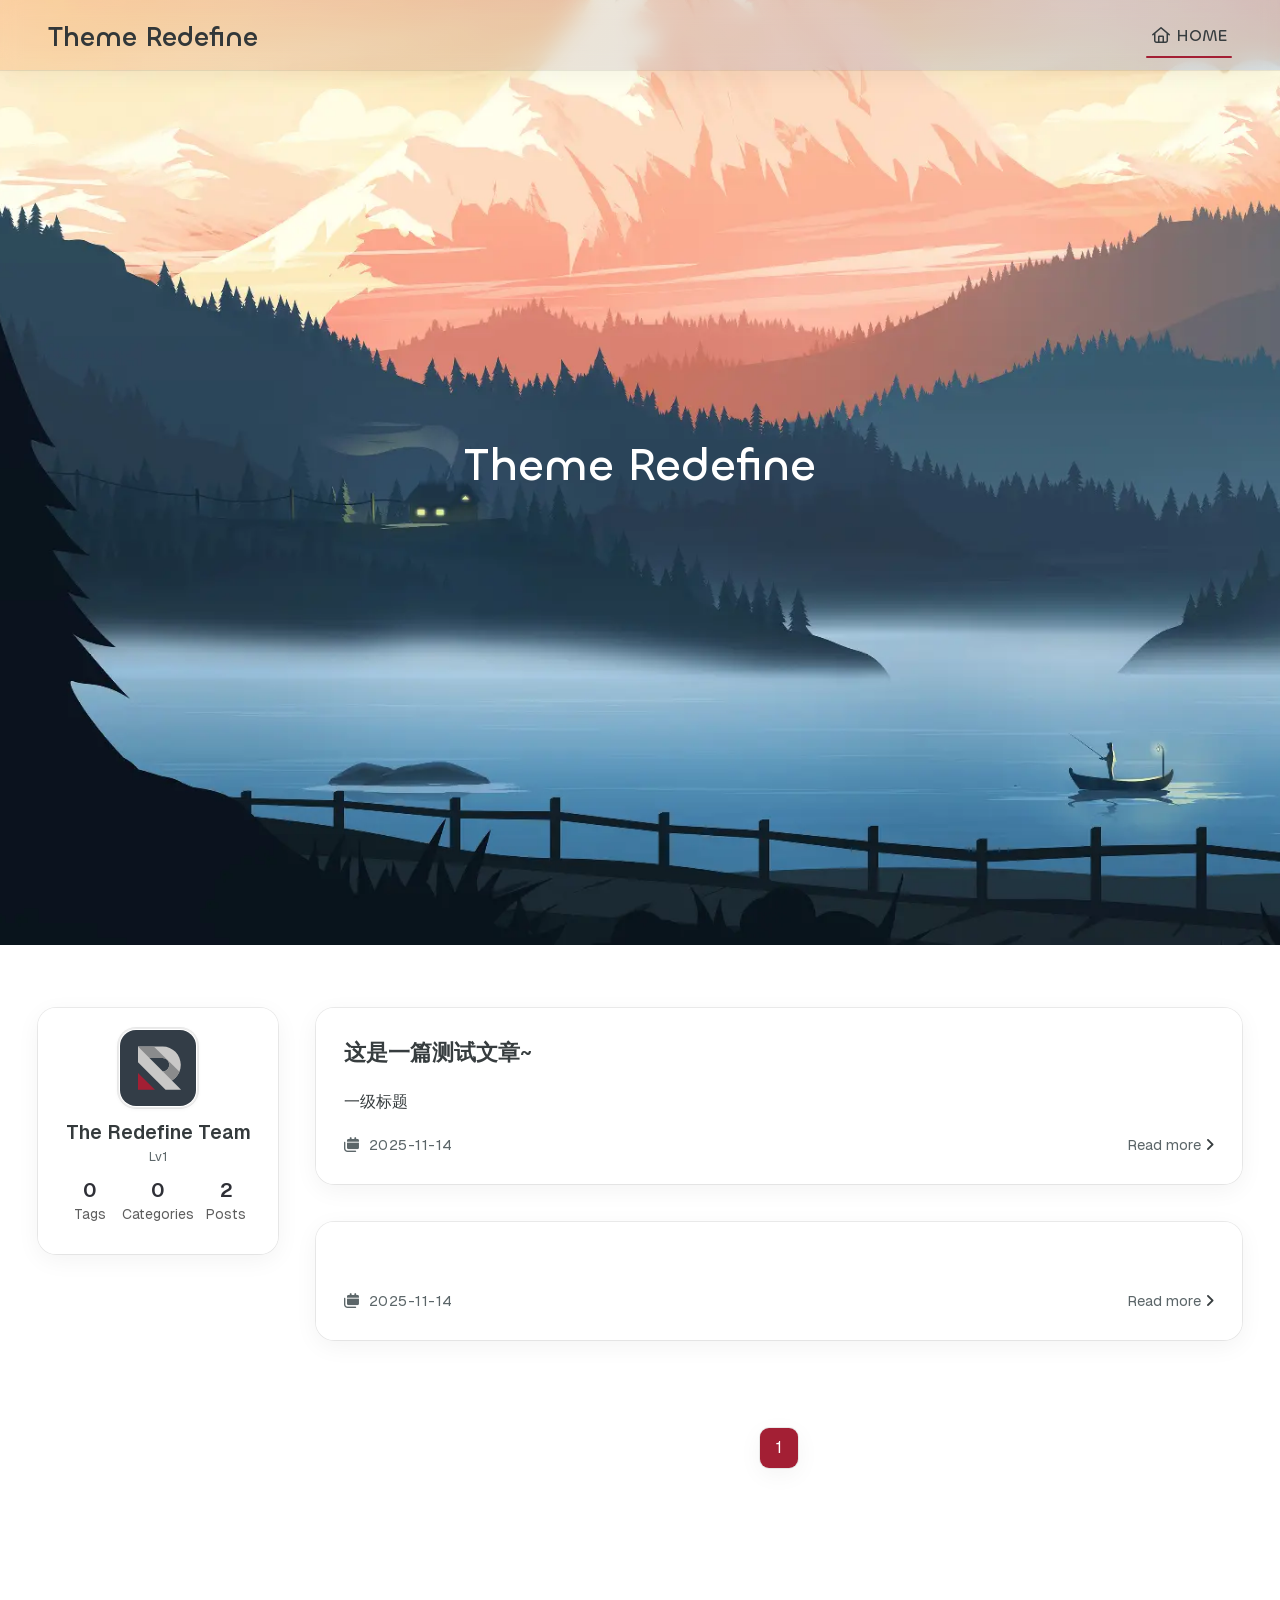
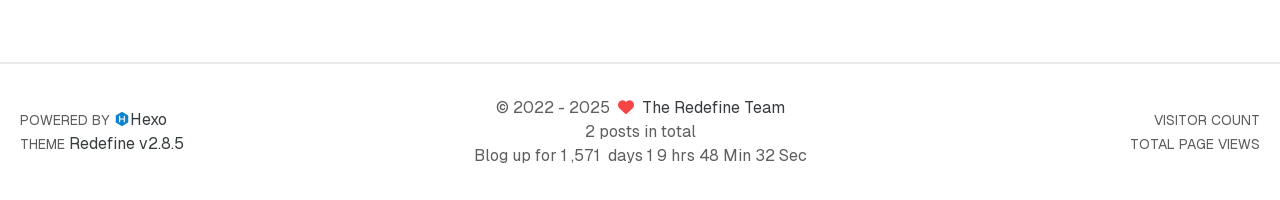
==== commit 98ea8344: "Site updated: 2025-11-15 15:06:48" ====
--- a/index.html
+++ b/index.html
@@ -1,5 +1,5 @@
 <!DOCTYPE html>
-<html lang="zh-CN">
+<html lang="en">
 <head>
     <meta charset="utf-8">
     <meta name="viewport" content="width=device-width, initial-scale=1">
@@ -123,7 +123,7 @@
     
     <!--- Seo Part-->
     
-    <link rel="canonical" href="http://example.com/"/>
+    <link rel="canonical" href="http://MQ-H.github.io/"/>
     <meta name="robots" content="index,follow">
     <meta name="googlebot" content="index,follow">
     <meta name="revisit-after" content="1 days">
@@ -134,14 +134,14 @@
         <meta name="description" content="Hexo Theme Redefine, Redefine Your Hexo Journey.">
 <meta property="og:type" content="website">
 <meta property="og:title" content="myblog">
-<meta property="og:url" content="http://example.com/index.html">
+<meta property="og:url" content="http://mq-h.github.io/index.html">
 <meta property="og:site_name" content="myblog">
 <meta property="og:description" content="Hexo Theme Redefine, Redefine Your Hexo Journey.">
-<meta property="og:locale" content="zh_CN">
-<meta property="og:image" content="http://example.com/images/redefine-og.webp">
-<meta property="article:author" content="John Doe">
+<meta property="og:locale" content="en_US">
+<meta property="og:image" content="http://mq-h.github.io/images/redefine-og.webp">
+<meta property="article:author" content="WuDa78">
 <meta name="twitter:card" content="summary">
-<meta name="twitter:image" content="http://example.com/images/redefine-og.webp">
+<meta name="twitter:image" content="http://mq-h.github.io/images/redefine-og.webp">
     
     
     <!--- Icon Part-->
@@ -189,9 +189,9 @@
     
 
     <script id="hexo-configurations">
-    window.config = {"hostname":"example.com","root":"/","language":"zh-CN"};
+    window.config = {"hostname":"mq-h.github.io","root":"/","language":"en"};
     window.theme = {"articles":{"style":{"font_size":"16px","line_height":1.5,"image_border_radius":"14px","image_alignment":"center","image_caption":false,"link_icon":true,"delete_mask":false,"title_alignment":"left","headings_top_spacing":{"h1":"3.2rem","h2":"2.4rem","h3":"1.9rem","h4":"1.6rem","h5":"1.4rem","h6":"1.3rem"}},"word_count":{"enable":true,"count":true,"min2read":true},"author_label":{"enable":true,"auto":false,"list":[]},"code_block":{"copy":true,"style":"mac","highlight_theme":{"light":"github","dark":"vs2015"},"font":{"enable":false,"family":null,"url":null}},"toc":{"enable":true,"max_depth":3,"number":false,"expand":true,"init_open":true},"copyright":{"enable":true,"default":"cc_by_nc_sa"},"lazyload":true,"pangu_js":false,"recommendation":{"enable":false,"title":"推荐阅读","limit":3,"mobile_limit":2,"placeholder":"/images/wallhaven-wqery6-light.webp","skip_dirs":[]}},"colors":{"primary":"#A31F34","secondary":null,"default_mode":"light"},"global":{"fonts":{"chinese":{"enable":false,"family":null,"url":null},"english":{"enable":false,"family":null,"url":null},"title":{"enable":false,"family":null,"url":null}},"content_max_width":"1000px","sidebar_width":"210px","hover":{"shadow":true,"scale":false},"scroll_progress":{"bar":false,"percentage":true},"website_counter":{"url":"https://cn.vercount.one/js","enable":true,"site_pv":true,"site_uv":true,"post_pv":true},"single_page":true,"preloader":{"enable":false,"custom_message":null},"side_tools":{"gear_rotation":true,"auto_expand":false},"open_graph":{"enable":true,"image":"/images/redefine-og.webp","description":"Hexo Theme Redefine, Redefine Your Hexo Journey."},"google_analytics":{"enable":false,"id":null}},"home_banner":{"enable":true,"style":"fixed","image":{"light":"/images/wallhaven-wqery6-light.webp","dark":"/images/wallhaven-wqery6-dark.webp"},"title":"Theme Redefine","subtitle":{"text":[],"hitokoto":{"enable":false,"show_author":false,"api":"https://v1.hitokoto.cn"},"typing_speed":100,"backing_speed":80,"starting_delay":500,"backing_delay":1500,"loop":true,"smart_backspace":true},"text_color":{"light":"#fff","dark":"#d1d1b6"},"text_style":{"title_size":"2.8rem","subtitle_size":"1.5rem","line_height":1.2},"custom_font":{"enable":false,"family":null,"url":null},"social_links":{"enable":false,"style":"default","links":{"github":null,"instagram":null,"zhihu":null,"twitter":null,"email":null},"qrs":{"weixin":null}}},"plugins":{"feed":{"enable":false},"aplayer":{"enable":false,"type":"fixed","audios":[{"name":null,"artist":null,"url":null,"cover":null,"lrc":null}]},"mermaid":{"enable":false,"version":"11.4.1"}},"version":"2.8.5","navbar":{"auto_hide":false,"color":{"left":"#f78736","right":"#367df7","transparency":35},"width":{"home":"1200px","pages":"1000px"},"links":{"Home":{"path":"/","icon":"fa-regular fa-house"}},"search":{"enable":false,"preload":true}},"page_templates":{"friends_column":2,"tags_style":"blur"},"home":{"sidebar":{"enable":true,"position":"left","first_item":"menu","announcement":null,"show_on_mobile":true,"links":null},"article_date_format":"auto","excerpt_length":200,"categories":{"enable":true,"limit":3},"tags":{"enable":true,"limit":3}},"footerStart":"2022/8/17 11:45:14"};
-    window.lang_ago = {"second":"%s 秒前","minute":"%s 分钟前","hour":"%s 小时前","day":"%s 天前","week":"%s 周前","month":"%s 个月前","year":"%s 年前"};
+    window.lang_ago = {"second":"%s seconds ago","minute":"%s minutes ago","hour":"%s hours ago","day":"%s days ago","week":"%s weeks ago","month":"%s months ago","year":"%s years ago"};
     window.data = {"masonry":false};
   </script>
     
@@ -316,7 +316,7 @@
                                    href="/"
                                         >
                                     <i class="fa-regular fa-house fa-fw"></i>
-                                    首页
+                                    HOME
                                     
                                 </a>
 
@@ -350,7 +350,7 @@
                            href="/"
                         >
                             <span>
-                                首页
+                                HOME
                             </span>
                             
                                 <i class="fa-regular fa-house fa-sm fa-fw"></i>
@@ -369,15 +369,15 @@
         <div class="statistics flex justify-around my-2.5">
     <a class="item tag-count-item flex flex-col justify-center items-center w-20" href="/tags">
         <div class="number text-2xl sm:text-xl text-second-text-color font-semibold">0</div>
-        <div class="label text-third-text-color text-sm">标签</div>
+        <div class="label text-third-text-color text-sm">Tags</div>
     </a>
     <a class="item tag-count-item flex flex-col justify-center items-center w-20" href="/categories">
         <div class="number text-2xl sm:text-xl text-second-text-color font-semibold">0</div>
-        <div class="label text-third-text-color text-sm">分类</div>
+        <div class="label text-third-text-color text-sm">Categories</div>
     </a>
     <a class="item tag-count-item flex flex-col justify-center items-center w-20" href="/archives">
         <div class="number text-2xl sm:text-xl text-second-text-color font-semibold">2</div>
-        <div class="label text-third-text-color text-sm">文章</div>
+        <div class="label text-third-text-color text-sm">Posts</div>
     </a>
 </div>
     </div>
@@ -409,15 +409,15 @@
                 <div class="statistics flex justify-around my-2.5">
     <a class="item tag-count-item flex flex-col justify-center items-center w-20" href="/tags">
         <div class="number text-2xl sm:text-xl text-second-text-color font-semibold">0</div>
-        <div class="label text-third-text-color text-sm">标签</div>
+        <div class="label text-third-text-color text-sm">Tags</div>
     </a>
     <a class="item tag-count-item flex flex-col justify-center items-center w-20" href="/categories">
         <div class="number text-2xl sm:text-xl text-second-text-color font-semibold">0</div>
-        <div class="label text-third-text-color text-sm">分类</div>
+        <div class="label text-third-text-color text-sm">Categories</div>
     </a>
     <a class="item tag-count-item flex flex-col justify-center items-center w-20" href="/archives">
         <div class="number text-2xl sm:text-xl text-second-text-color font-semibold">2</div>
-        <div class="label text-third-text-color text-sm">文章</div>
+        <div class="label text-third-text-color text-sm">Posts</div>
     </a>
 </div>
             </div>
@@ -467,7 +467,7 @@
         
     </div>
 
-    <a href="/2025/11/14/%E8%BF%99%E6%98%AF%E4%B8%80%E7%AF%87%E6%B5%8B%E8%AF%95%E6%96%87%E7%AB%A0/">阅读全文<span class="seo-reader-text">这是一篇测试文章~</span>&nbsp;<i class="fa-solid fa-angle-right"></i></a>
+    <a href="/2025/11/14/%E8%BF%99%E6%98%AF%E4%B8%80%E7%AF%87%E6%B5%8B%E8%AF%95%E6%96%87%E7%AB%A0/">Read more<span class="seo-reader-text">这是一篇测试文章~</span>&nbsp;<i class="fa-solid fa-angle-right"></i></a>
 </div>
 
                 </div>
@@ -507,7 +507,7 @@
         
     </div>
 
-    <a href="/2025/11/14/hello-world/">阅读全文<span class="seo-reader-text"></span>&nbsp;<i class="fa-solid fa-angle-right"></i></a>
+    <a href="/2025/11/14/hello-world/">Read more<span class="seo-reader-text"></span>&nbsp;<i class="fa-solid fa-angle-right"></i></a>
 </div>
 
                 </div>
@@ -543,7 +543,7 @@
                 
                 <p class="post-count space-x-0.5">
                     <span>
-                        共撰写了 2 篇文章
+                        2 posts in total
                     </span>
                     
                 </p>
@@ -554,26 +554,26 @@
             <div class="relative text-center lg:absolute lg:right-[20px] lg:top-1/2 lg:-translate-y-1/2 lg:text-right">
                 
                     <span id="busuanzi_container_site_uv" class="lg:!block">
-                        <span class="text-sm">访问人数</span>
+                        <span class="text-sm">VISITOR COUNT</span>
                         <span id="busuanzi_value_site_uv"></span>
                     </span>
                 
                 
                     <span id="busuanzi_container_site_pv" class="lg:!block">
-                        <span class="text-sm">总访问量</span>
+                        <span class="text-sm">TOTAL PAGE VIEWS</span>
                         <span id="busuanzi_value_site_pv"></span>
                     </span>
                 
             </div>
         
         <div class="relative text-center lg:absolute lg:left-[20px] lg:top-1/2 lg:-translate-y-1/2 lg:text-left">
-            <span class="lg:block text-sm">由 <?xml version="1.0" encoding="utf-8"?><!DOCTYPE svg PUBLIC "-//W3C//DTD SVG 1.1//EN" "http://www.w3.org/Graphics/SVG/1.1/DTD/svg11.dtd"><svg class="relative top-[2px] inline-block align-baseline" version="1.1" id="圖層_1" xmlns="http://www.w3.org/2000/svg" xmlns:xlink="http://www.w3.org/1999/xlink" x="0px" y="0px" width="1rem" height="1rem" viewBox="0 0 512 512" enable-background="new 0 0 512 512" xml:space="preserve"><path fill="#0E83CD" d="M256.4,25.8l-200,115.5L56,371.5l199.6,114.7l200-115.5l0.4-230.2L256.4,25.8z M349,354.6l-18.4,10.7l-18.6-11V275H200v79.6l-18.4,10.7l-18.6-11v-197l18.5-10.6l18.5,10.8V237h112v-79.6l18.5-10.6l18.5,10.8V354.6z"/></svg><a target="_blank" class="text-base" href="https://hexo.io">Hexo</a> 驱动</span>
-            <span class="text-sm lg:block">主题&nbsp;<a class="text-base" target="_blank" href="https://github.com/EvanNotFound/hexo-theme-redefine">Redefine v2.8.5</a></span>
+            <span class="lg:block text-sm">POWERED BY <?xml version="1.0" encoding="utf-8"?><!DOCTYPE svg PUBLIC "-//W3C//DTD SVG 1.1//EN" "http://www.w3.org/Graphics/SVG/1.1/DTD/svg11.dtd"><svg class="relative top-[2px] inline-block align-baseline" version="1.1" id="圖層_1" xmlns="http://www.w3.org/2000/svg" xmlns:xlink="http://www.w3.org/1999/xlink" x="0px" y="0px" width="1rem" height="1rem" viewBox="0 0 512 512" enable-background="new 0 0 512 512" xml:space="preserve"><path fill="#0E83CD" d="M256.4,25.8l-200,115.5L56,371.5l199.6,114.7l200-115.5l0.4-230.2L256.4,25.8z M349,354.6l-18.4,10.7l-18.6-11V275H200v79.6l-18.4,10.7l-18.6-11v-197l18.5-10.6l18.5,10.8V237h112v-79.6l18.5-10.6l18.5,10.8V354.6z"/></svg><a target="_blank" class="text-base" href="https://hexo.io">Hexo</a></span>
+            <span class="text-sm lg:block">THEME&nbsp;<a class="text-base" target="_blank" href="https://github.com/EvanNotFound/hexo-theme-redefine">Redefine v2.8.5</a></span>
         </div>
         
         
             <div>
-                博客已运行 <span class="odometer" id="runtime_days" ></span> 天 <span class="odometer" id="runtime_hours"></span> 小时 <span class="odometer" id="runtime_minutes"></span> 分钟 <span class="odometer" id="runtime_seconds"></span> 秒
+                Blog up for <span class="odometer" id="runtime_days" ></span> days <span class="odometer" id="runtime_hours"></span> hrs <span class="odometer" id="runtime_minutes"></span> Min <span class="odometer" id="runtime_seconds"></span> Sec
             </div>
         
         
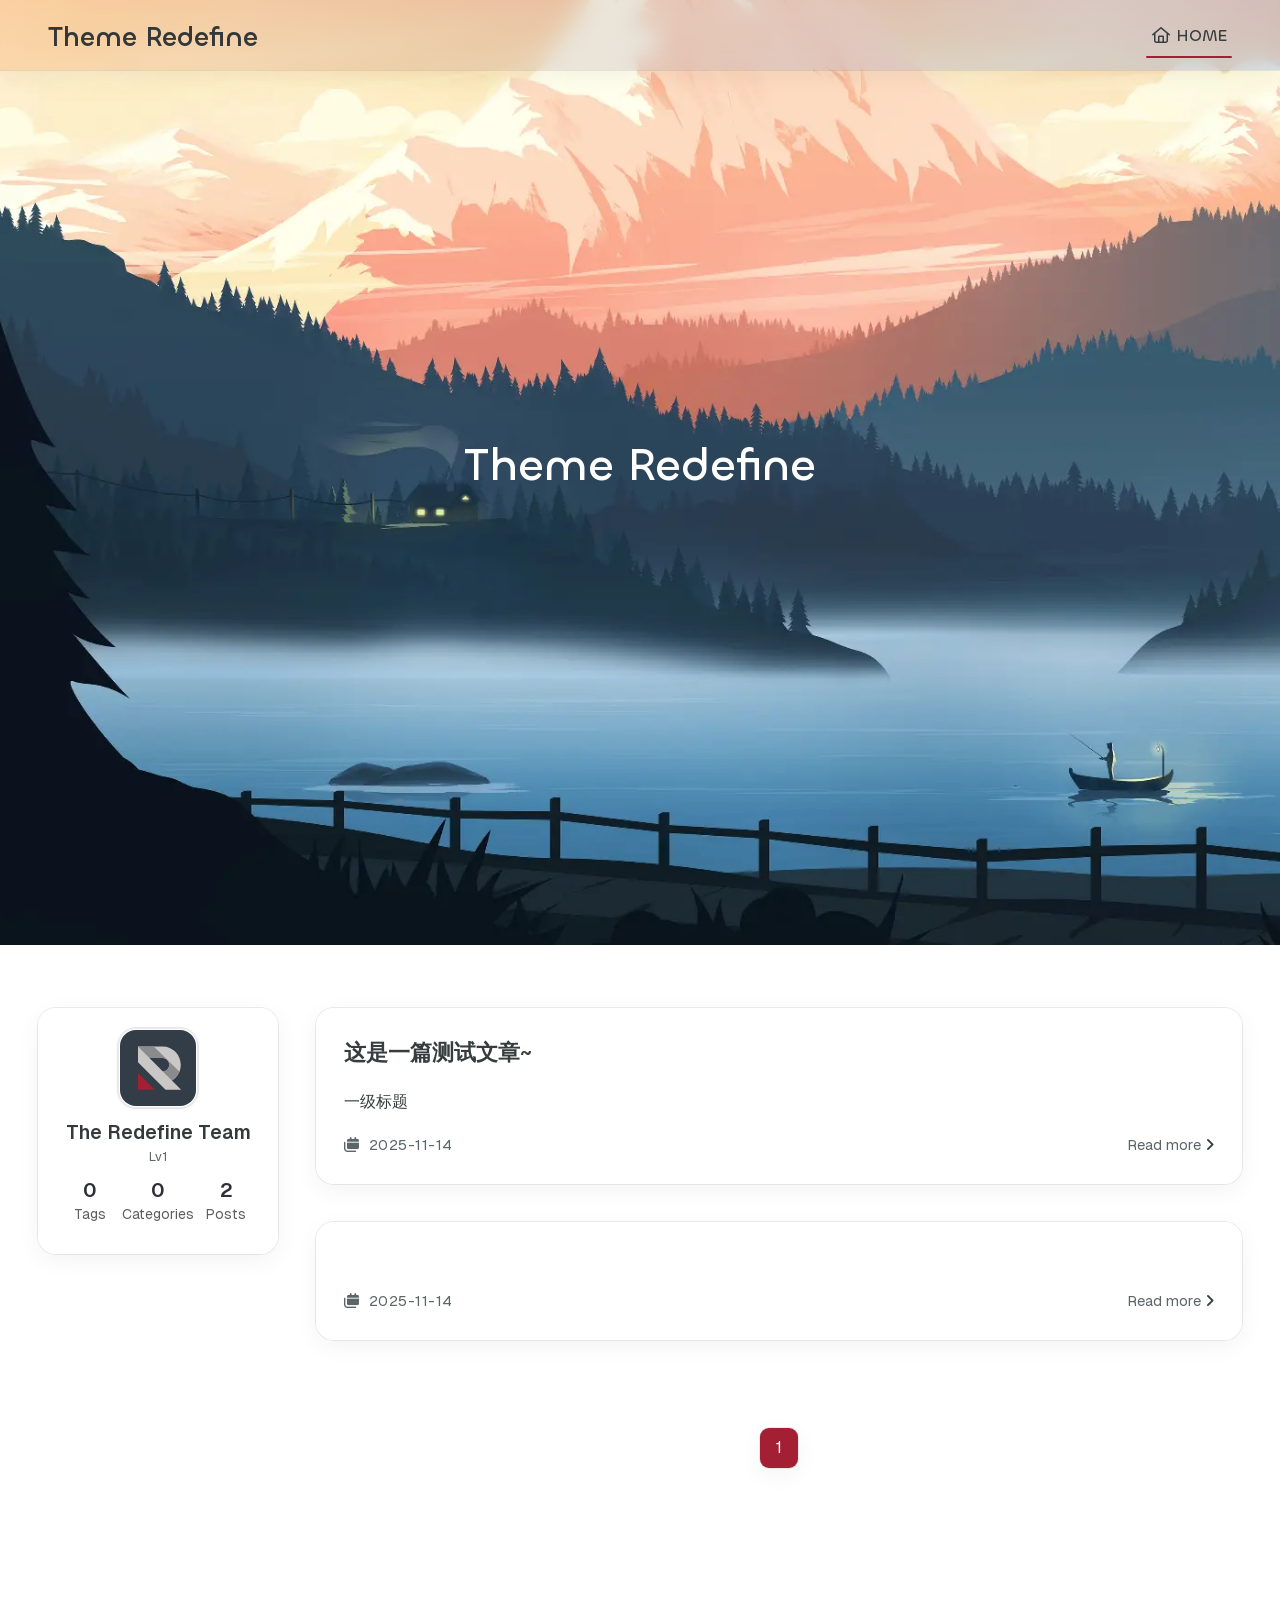
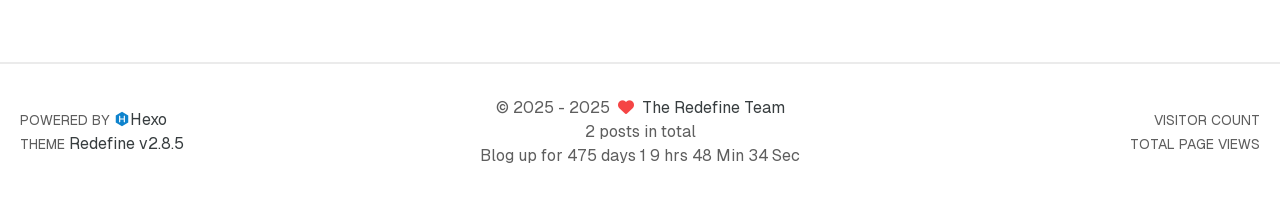
==== commit 18f018b7: "Site updated: 2025-11-15 18:59:18" ====
--- a/index.html
+++ b/index.html
@@ -190,7 +190,7 @@
 
     <script id="hexo-configurations">
     window.config = {"hostname":"mq-h.github.io","root":"/","language":"en"};
-    window.theme = {"articles":{"style":{"font_size":"16px","line_height":1.5,"image_border_radius":"14px","image_alignment":"center","image_caption":false,"link_icon":true,"delete_mask":false,"title_alignment":"left","headings_top_spacing":{"h1":"3.2rem","h2":"2.4rem","h3":"1.9rem","h4":"1.6rem","h5":"1.4rem","h6":"1.3rem"}},"word_count":{"enable":true,"count":true,"min2read":true},"author_label":{"enable":true,"auto":false,"list":[]},"code_block":{"copy":true,"style":"mac","highlight_theme":{"light":"github","dark":"vs2015"},"font":{"enable":false,"family":null,"url":null}},"toc":{"enable":true,"max_depth":3,"number":false,"expand":true,"init_open":true},"copyright":{"enable":true,"default":"cc_by_nc_sa"},"lazyload":true,"pangu_js":false,"recommendation":{"enable":false,"title":"推荐阅读","limit":3,"mobile_limit":2,"placeholder":"/images/wallhaven-wqery6-light.webp","skip_dirs":[]}},"colors":{"primary":"#A31F34","secondary":null,"default_mode":"light"},"global":{"fonts":{"chinese":{"enable":false,"family":null,"url":null},"english":{"enable":false,"family":null,"url":null},"title":{"enable":false,"family":null,"url":null}},"content_max_width":"1000px","sidebar_width":"210px","hover":{"shadow":true,"scale":false},"scroll_progress":{"bar":false,"percentage":true},"website_counter":{"url":"https://cn.vercount.one/js","enable":true,"site_pv":true,"site_uv":true,"post_pv":true},"single_page":true,"preloader":{"enable":false,"custom_message":null},"side_tools":{"gear_rotation":true,"auto_expand":false},"open_graph":{"enable":true,"image":"/images/redefine-og.webp","description":"Hexo Theme Redefine, Redefine Your Hexo Journey."},"google_analytics":{"enable":false,"id":null}},"home_banner":{"enable":true,"style":"fixed","image":{"light":"/images/wallhaven-wqery6-light.webp","dark":"/images/wallhaven-wqery6-dark.webp"},"title":"Theme Redefine","subtitle":{"text":[],"hitokoto":{"enable":false,"show_author":false,"api":"https://v1.hitokoto.cn"},"typing_speed":100,"backing_speed":80,"starting_delay":500,"backing_delay":1500,"loop":true,"smart_backspace":true},"text_color":{"light":"#fff","dark":"#d1d1b6"},"text_style":{"title_size":"2.8rem","subtitle_size":"1.5rem","line_height":1.2},"custom_font":{"enable":false,"family":null,"url":null},"social_links":{"enable":false,"style":"default","links":{"github":null,"instagram":null,"zhihu":null,"twitter":null,"email":null},"qrs":{"weixin":null}}},"plugins":{"feed":{"enable":false},"aplayer":{"enable":false,"type":"fixed","audios":[{"name":null,"artist":null,"url":null,"cover":null,"lrc":null}]},"mermaid":{"enable":false,"version":"11.4.1"}},"version":"2.8.5","navbar":{"auto_hide":false,"color":{"left":"#f78736","right":"#367df7","transparency":35},"width":{"home":"1200px","pages":"1000px"},"links":{"Home":{"path":"/","icon":"fa-regular fa-house"}},"search":{"enable":false,"preload":true}},"page_templates":{"friends_column":2,"tags_style":"blur"},"home":{"sidebar":{"enable":true,"position":"left","first_item":"menu","announcement":null,"show_on_mobile":true,"links":null},"article_date_format":"auto","excerpt_length":200,"categories":{"enable":true,"limit":3},"tags":{"enable":true,"limit":3}},"footerStart":"2022/8/17 11:45:14"};
+    window.theme = {"articles":{"style":{"font_size":"16px","line_height":1.5,"image_border_radius":"14px","image_alignment":"center","image_caption":false,"link_icon":true,"delete_mask":false,"title_alignment":"left","headings_top_spacing":{"h1":"3.2rem","h2":"2.4rem","h3":"1.9rem","h4":"1.6rem","h5":"1.4rem","h6":"1.3rem"}},"word_count":{"enable":true,"count":true,"min2read":true},"author_label":{"enable":true,"auto":false,"list":[]},"code_block":{"copy":true,"style":"mac","highlight_theme":{"light":"github","dark":"vs2015"},"font":{"enable":false,"family":null,"url":null}},"toc":{"enable":true,"max_depth":3,"number":false,"expand":true,"init_open":true},"copyright":{"enable":true,"default":"cc_by_nc_sa"},"lazyload":true,"pangu_js":false,"recommendation":{"enable":false,"title":"推荐阅读","limit":3,"mobile_limit":2,"placeholder":"/images/wallhaven-wqery6-light.webp","skip_dirs":[]}},"colors":{"primary":"#A31F34","secondary":null,"default_mode":"light"},"global":{"fonts":{"chinese":{"enable":false,"family":null,"url":null},"english":{"enable":false,"family":null,"url":null},"title":{"enable":false,"family":null,"url":null}},"content_max_width":"1000px","sidebar_width":"210px","hover":{"shadow":true,"scale":false},"scroll_progress":{"bar":false,"percentage":true},"website_counter":{"url":"https://cn.vercount.one/js","enable":true,"site_pv":true,"site_uv":true,"post_pv":true},"single_page":true,"preloader":{"enable":false,"custom_message":null},"side_tools":{"gear_rotation":true,"auto_expand":false},"open_graph":{"enable":true,"image":"/images/redefine-og.webp","description":"Hexo Theme Redefine, Redefine Your Hexo Journey."},"google_analytics":{"enable":false,"id":null}},"home_banner":{"enable":true,"style":"fixed","image":{"light":"/images/wallhaven-wqery6-light.webp","dark":"/images/wallhaven-wqery6-dark.webp"},"title":"Theme Redefine","subtitle":{"text":[],"hitokoto":{"enable":false,"show_author":false,"api":"https://v1.hitokoto.cn"},"typing_speed":100,"backing_speed":80,"starting_delay":500,"backing_delay":1500,"loop":true,"smart_backspace":true},"text_color":{"light":"#fff","dark":"#d1d1b6"},"text_style":{"title_size":"2.8rem","subtitle_size":"1.5rem","line_height":1.2},"custom_font":{"enable":false,"family":null,"url":null},"social_links":{"enable":false,"style":"default","links":{"github":null,"instagram":null,"zhihu":null,"twitter":null,"email":null},"qrs":{"weixin":null}}},"plugins":{"feed":{"enable":false},"aplayer":{"enable":false,"type":"fixed","audios":[{"name":null,"artist":null,"url":null,"cover":null,"lrc":null}]},"mermaid":{"enable":false,"version":"11.4.1"}},"version":"2.8.5","navbar":{"auto_hide":false,"color":{"left":"#f78736","right":"#367df7","transparency":35},"width":{"home":"1200px","pages":"1000px"},"links":{"Home":{"path":"/","icon":"fa-regular fa-house"}},"search":{"enable":false,"preload":true}},"page_templates":{"friends_column":2,"tags_style":"blur"},"home":{"sidebar":{"enable":true,"position":"left","first_item":"menu","announcement":null,"show_on_mobile":true,"links":null},"article_date_format":"auto","excerpt_length":200,"categories":{"enable":true,"limit":3},"tags":{"enable":true,"limit":3}},"footerStart":"2025/8/17 11:45:14"};
     window.lang_ago = {"second":"%s seconds ago","minute":"%s minutes ago","hour":"%s hours ago","day":"%s days ago","week":"%s weeks ago","month":"%s months ago","year":"%s years ago"};
     window.data = {"masonry":false};
   </script>
@@ -535,7 +535,7 @@
         <div class="text-center">
             &copy;
             
-              <span>2022</span>
+              <span>2025</span>
               -
             
             2025&nbsp;&nbsp;<i class="fa-solid fa-heart fa-beat" style="--fa-animation-duration: 0.5s; color: #f54545"></i>&nbsp;&nbsp;<a href="/">The Redefine Team</a>
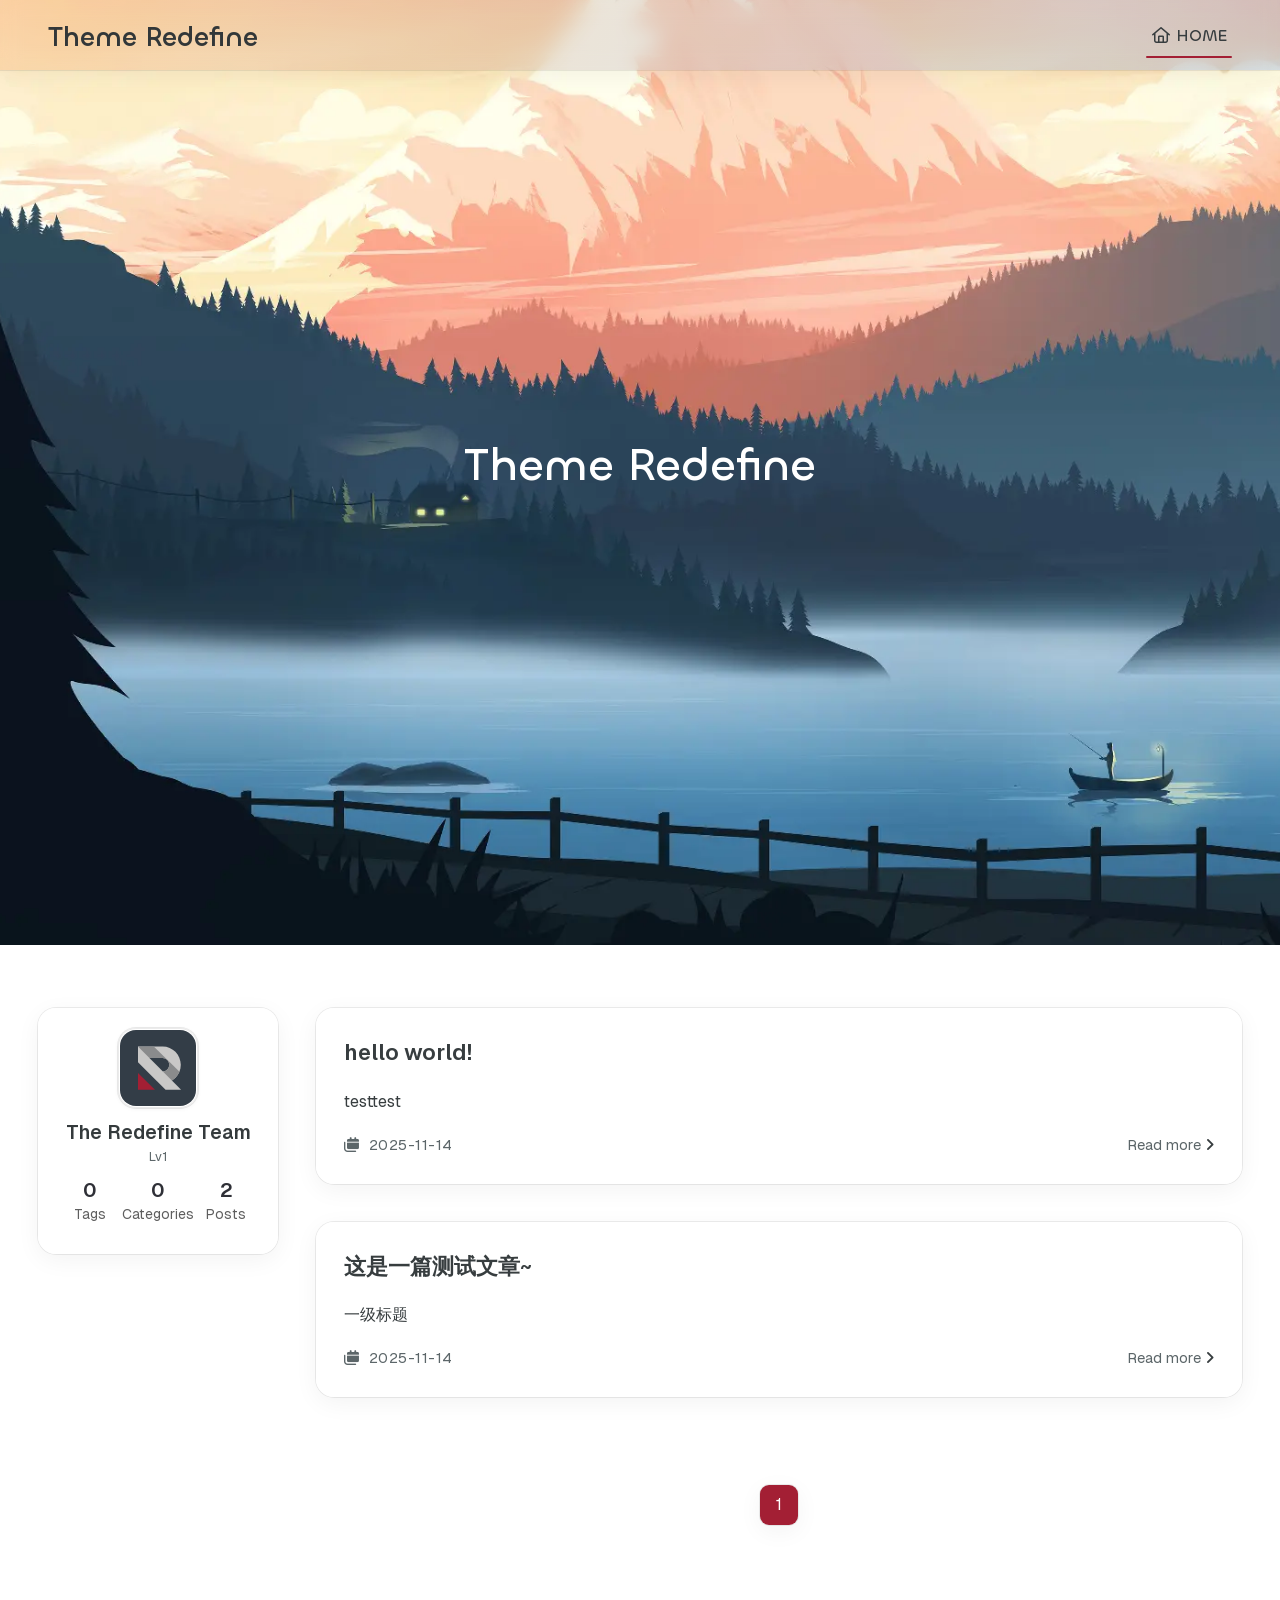
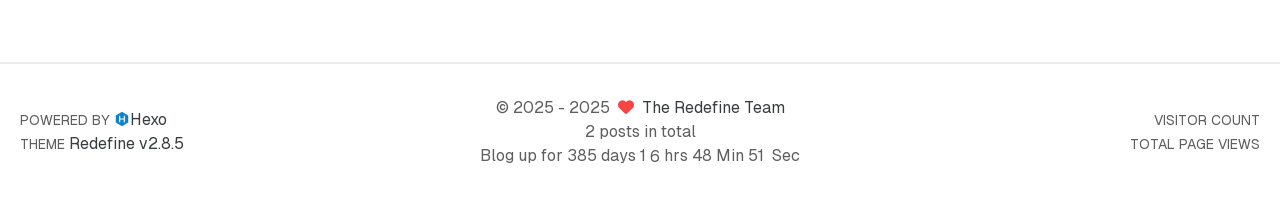
==== commit d32cf700: "Site updated: 2025-11-15 19:14:35" ====
--- a/index.html
+++ b/index.html
@@ -190,7 +190,7 @@
 
     <script id="hexo-configurations">
     window.config = {"hostname":"mq-h.github.io","root":"/","language":"en"};
-    window.theme = {"articles":{"style":{"font_size":"16px","line_height":1.5,"image_border_radius":"14px","image_alignment":"center","image_caption":false,"link_icon":true,"delete_mask":false,"title_alignment":"left","headings_top_spacing":{"h1":"3.2rem","h2":"2.4rem","h3":"1.9rem","h4":"1.6rem","h5":"1.4rem","h6":"1.3rem"}},"word_count":{"enable":true,"count":true,"min2read":true},"author_label":{"enable":true,"auto":false,"list":[]},"code_block":{"copy":true,"style":"mac","highlight_theme":{"light":"github","dark":"vs2015"},"font":{"enable":false,"family":null,"url":null}},"toc":{"enable":true,"max_depth":3,"number":false,"expand":true,"init_open":true},"copyright":{"enable":true,"default":"cc_by_nc_sa"},"lazyload":true,"pangu_js":false,"recommendation":{"enable":false,"title":"推荐阅读","limit":3,"mobile_limit":2,"placeholder":"/images/wallhaven-wqery6-light.webp","skip_dirs":[]}},"colors":{"primary":"#A31F34","secondary":null,"default_mode":"light"},"global":{"fonts":{"chinese":{"enable":false,"family":null,"url":null},"english":{"enable":false,"family":null,"url":null},"title":{"enable":false,"family":null,"url":null}},"content_max_width":"1000px","sidebar_width":"210px","hover":{"shadow":true,"scale":false},"scroll_progress":{"bar":false,"percentage":true},"website_counter":{"url":"https://cn.vercount.one/js","enable":true,"site_pv":true,"site_uv":true,"post_pv":true},"single_page":true,"preloader":{"enable":false,"custom_message":null},"side_tools":{"gear_rotation":true,"auto_expand":false},"open_graph":{"enable":true,"image":"/images/redefine-og.webp","description":"Hexo Theme Redefine, Redefine Your Hexo Journey."},"google_analytics":{"enable":false,"id":null}},"home_banner":{"enable":true,"style":"fixed","image":{"light":"/images/wallhaven-wqery6-light.webp","dark":"/images/wallhaven-wqery6-dark.webp"},"title":"Theme Redefine","subtitle":{"text":[],"hitokoto":{"enable":false,"show_author":false,"api":"https://v1.hitokoto.cn"},"typing_speed":100,"backing_speed":80,"starting_delay":500,"backing_delay":1500,"loop":true,"smart_backspace":true},"text_color":{"light":"#fff","dark":"#d1d1b6"},"text_style":{"title_size":"2.8rem","subtitle_size":"1.5rem","line_height":1.2},"custom_font":{"enable":false,"family":null,"url":null},"social_links":{"enable":false,"style":"default","links":{"github":null,"instagram":null,"zhihu":null,"twitter":null,"email":null},"qrs":{"weixin":null}}},"plugins":{"feed":{"enable":false},"aplayer":{"enable":false,"type":"fixed","audios":[{"name":null,"artist":null,"url":null,"cover":null,"lrc":null}]},"mermaid":{"enable":false,"version":"11.4.1"}},"version":"2.8.5","navbar":{"auto_hide":false,"color":{"left":"#f78736","right":"#367df7","transparency":35},"width":{"home":"1200px","pages":"1000px"},"links":{"Home":{"path":"/","icon":"fa-regular fa-house"}},"search":{"enable":false,"preload":true}},"page_templates":{"friends_column":2,"tags_style":"blur"},"home":{"sidebar":{"enable":true,"position":"left","first_item":"menu","announcement":null,"show_on_mobile":true,"links":null},"article_date_format":"auto","excerpt_length":200,"categories":{"enable":true,"limit":3},"tags":{"enable":true,"limit":3}},"footerStart":"2025/8/17 11:45:14"};
+    window.theme = {"articles":{"style":{"font_size":"16px","line_height":1.5,"image_border_radius":"14px","image_alignment":"center","image_caption":false,"link_icon":true,"delete_mask":false,"title_alignment":"left","headings_top_spacing":{"h1":"3.2rem","h2":"2.4rem","h3":"1.9rem","h4":"1.6rem","h5":"1.4rem","h6":"1.3rem"}},"word_count":{"enable":true,"count":true,"min2read":true},"author_label":{"enable":true,"auto":false,"list":[]},"code_block":{"copy":true,"style":"mac","highlight_theme":{"light":"github","dark":"vs2015"},"font":{"enable":false,"family":null,"url":null}},"toc":{"enable":true,"max_depth":3,"number":false,"expand":true,"init_open":true},"copyright":{"enable":true,"default":"cc_by_nc_sa"},"lazyload":true,"pangu_js":false,"recommendation":{"enable":false,"title":"推荐阅读","limit":3,"mobile_limit":2,"placeholder":"/images/wallhaven-wqery6-light.webp","skip_dirs":[]}},"colors":{"primary":"#A31F34","secondary":null,"default_mode":"light"},"global":{"fonts":{"chinese":{"enable":false,"family":null,"url":null},"english":{"enable":false,"family":null,"url":null},"title":{"enable":false,"family":null,"url":null}},"content_max_width":"1000px","sidebar_width":"210px","hover":{"shadow":true,"scale":false},"scroll_progress":{"bar":false,"percentage":true},"website_counter":{"url":"https://cn.vercount.one/js","enable":true,"site_pv":true,"site_uv":true,"post_pv":true},"single_page":true,"preloader":{"enable":false,"custom_message":null},"side_tools":{"gear_rotation":true,"auto_expand":false},"open_graph":{"enable":true,"image":"/images/redefine-og.webp","description":"Hexo Theme Redefine, Redefine Your Hexo Journey."},"google_analytics":{"enable":false,"id":null}},"home_banner":{"enable":true,"style":"fixed","image":{"light":"/images/wallhaven-wqery6-light.webp","dark":"/images/wallhaven-wqery6-dark.webp"},"title":"Theme Redefine","subtitle":{"text":[],"hitokoto":{"enable":false,"show_author":false,"api":"https://v1.hitokoto.cn"},"typing_speed":100,"backing_speed":80,"starting_delay":500,"backing_delay":1500,"loop":true,"smart_backspace":true},"text_color":{"light":"#fff","dark":"#d1d1b6"},"text_style":{"title_size":"2.8rem","subtitle_size":"1.5rem","line_height":1.2},"custom_font":{"enable":false,"family":null,"url":null},"social_links":{"enable":false,"style":"default","links":{"github":null,"instagram":null,"zhihu":null,"twitter":null,"email":null},"qrs":{"weixin":null}}},"plugins":{"feed":{"enable":false},"aplayer":{"enable":false,"type":"fixed","audios":[{"name":null,"artist":null,"url":null,"cover":null,"lrc":null}]},"mermaid":{"enable":false,"version":"11.4.1"}},"version":"2.8.5","navbar":{"auto_hide":false,"color":{"left":"#f78736","right":"#367df7","transparency":35},"width":{"home":"1200px","pages":"1000px"},"links":{"Home":{"path":"/","icon":"fa-regular fa-house"}},"search":{"enable":false,"preload":true}},"page_templates":{"friends_column":2,"tags_style":"blur"},"home":{"sidebar":{"enable":true,"position":"left","first_item":"menu","announcement":null,"show_on_mobile":true,"links":null},"article_date_format":"auto","excerpt_length":200,"categories":{"enable":true,"limit":3},"tags":{"enable":true,"limit":3}},"footerStart":"2025/11/15 14:45:00"};
     window.lang_ago = {"second":"%s seconds ago","minute":"%s minutes ago","hour":"%s hours ago","day":"%s days ago","week":"%s weeks ago","month":"%s months ago","year":"%s years ago"};
     window.data = {"masonry":false};
   </script>
@@ -441,6 +441,47 @@
                 
                 <div class="flex flex-col gap-5 px-7 pb-7 pt-7">
                     <h3 class="home-article-title">
+                        <a href="/2025/11/14/hello-world/">
+                            hello world!
+                        </a>
+                    </h3>
+
+                    <div class="home-article-content markdown-body">
+                        
+                            
+                            testtest
+
+                        
+                    </div>
+
+                    <div class="home-article-meta-info-container">
+    <div class="home-article-meta-info">
+        <span><i class="fa-solid fa-calendars"></i>&nbsp;
+            <span class="home-article-date" data-date="Fri Nov 14 2025 20:58:02 GMT+0800">
+                
+                    2025-11-14
+                
+            </span>
+        </span>
+        
+        
+    </div>
+
+    <a href="/2025/11/14/hello-world/">Read more<span class="seo-reader-text">hello world!</span>&nbsp;<i class="fa-solid fa-angle-right"></i></a>
+</div>
+
+                </div>
+            </li>
+        
+            <li class="home-article-item">
+
+                
+
+                
+
+                
+                <div class="flex flex-col gap-5 px-7 pb-7 pt-7">
+                    <h3 class="home-article-title">
                         <a href="/2025/11/14/%E8%BF%99%E6%98%AF%E4%B8%80%E7%AF%87%E6%B5%8B%E8%AF%95%E6%96%87%E7%AB%A0/">
                             这是一篇测试文章~
                         </a>
@@ -468,46 +509,6 @@
     </div>
 
     <a href="/2025/11/14/%E8%BF%99%E6%98%AF%E4%B8%80%E7%AF%87%E6%B5%8B%E8%AF%95%E6%96%87%E7%AB%A0/">Read more<span class="seo-reader-text">这是一篇测试文章~</span>&nbsp;<i class="fa-solid fa-angle-right"></i></a>
-</div>
-
-                </div>
-            </li>
-        
-            <li class="home-article-item">
-
-                
-
-                
-
-                
-                <div class="flex flex-col gap-5 px-7 pb-7 pt-7">
-                    <h3 class="home-article-title">
-                        <a href="/2025/11/14/hello-world/">
-                            
-                        </a>
-                    </h3>
-
-                    <div class="home-article-content markdown-body">
-                        
-                            
-                            
-                        
-                    </div>
-
-                    <div class="home-article-meta-info-container">
-    <div class="home-article-meta-info">
-        <span><i class="fa-solid fa-calendars"></i>&nbsp;
-            <span class="home-article-date" data-date="Fri Nov 14 2025 19:41:50 GMT+0800">
-                
-                    2025-11-14
-                
-            </span>
-        </span>
-        
-        
-    </div>
-
-    <a href="/2025/11/14/hello-world/">Read more<span class="seo-reader-text"></span>&nbsp;<i class="fa-solid fa-angle-right"></i></a>
 </div>
 
                 </div>
